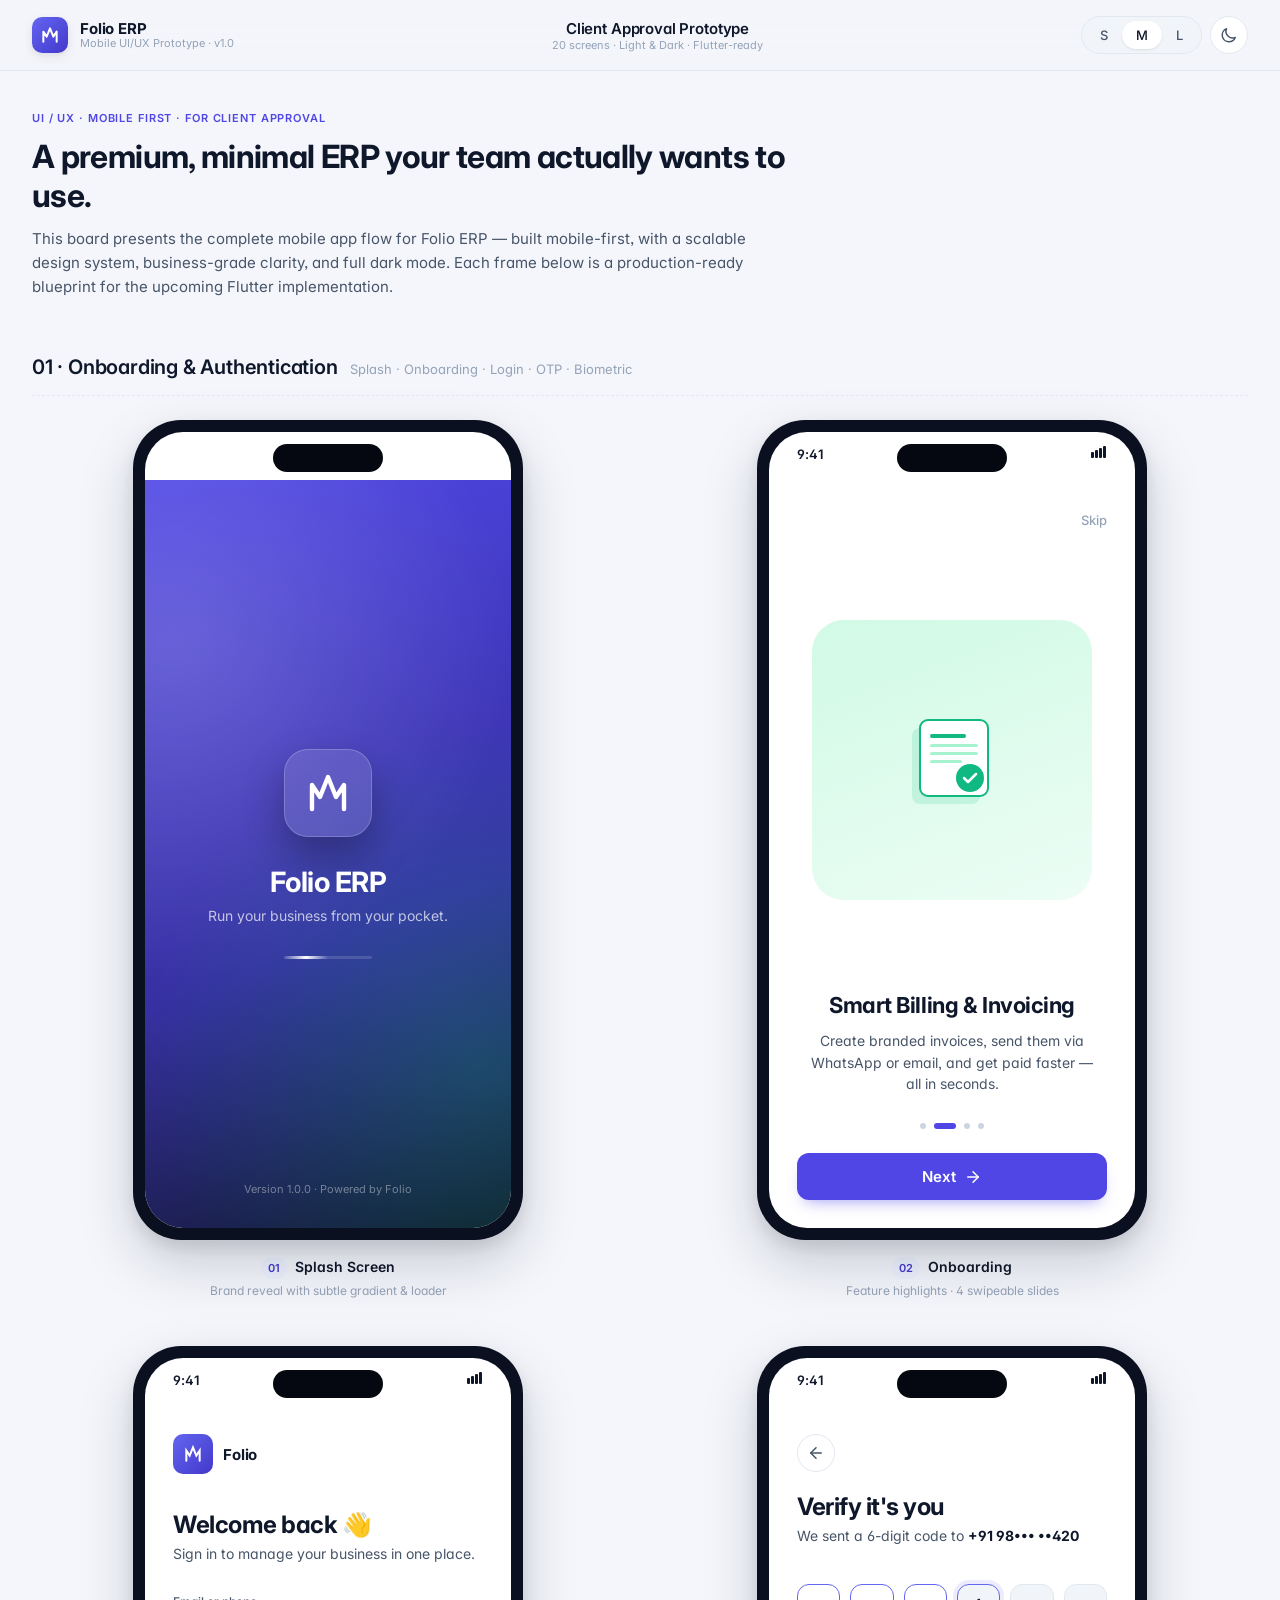
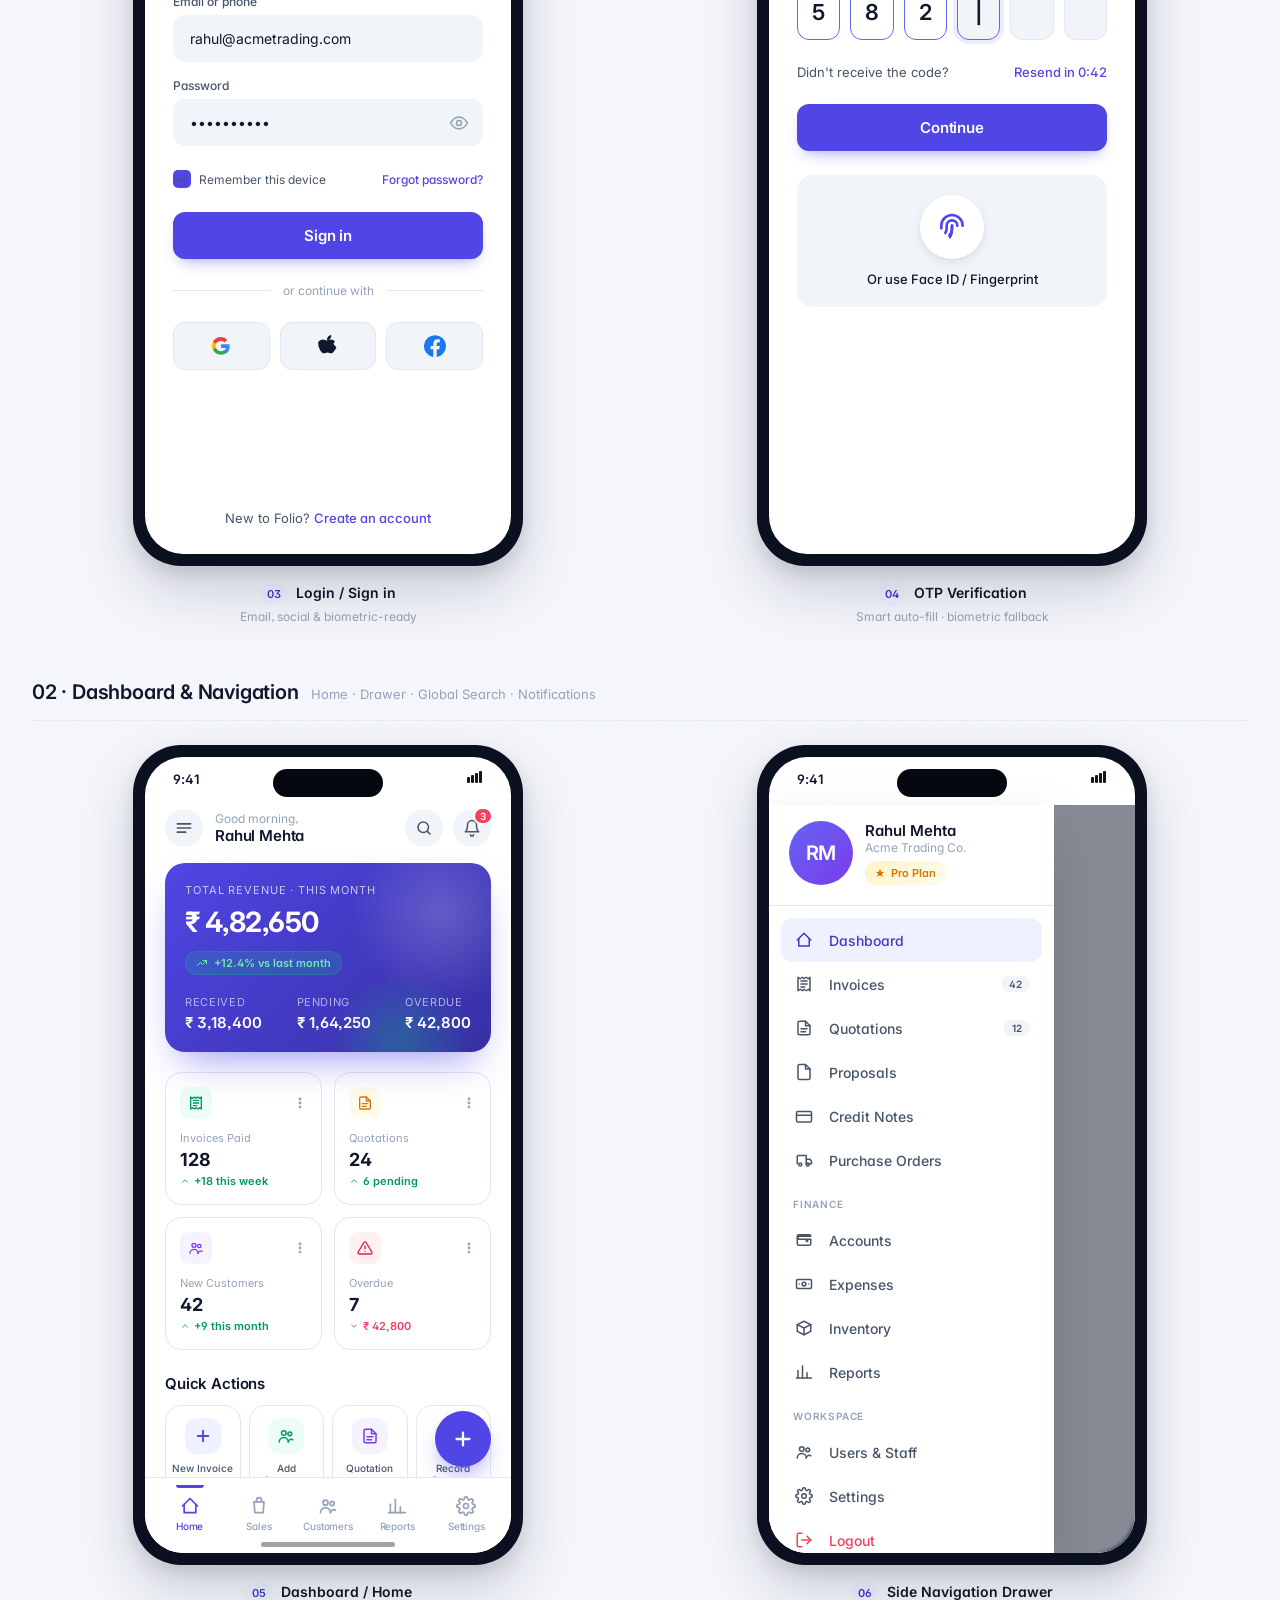
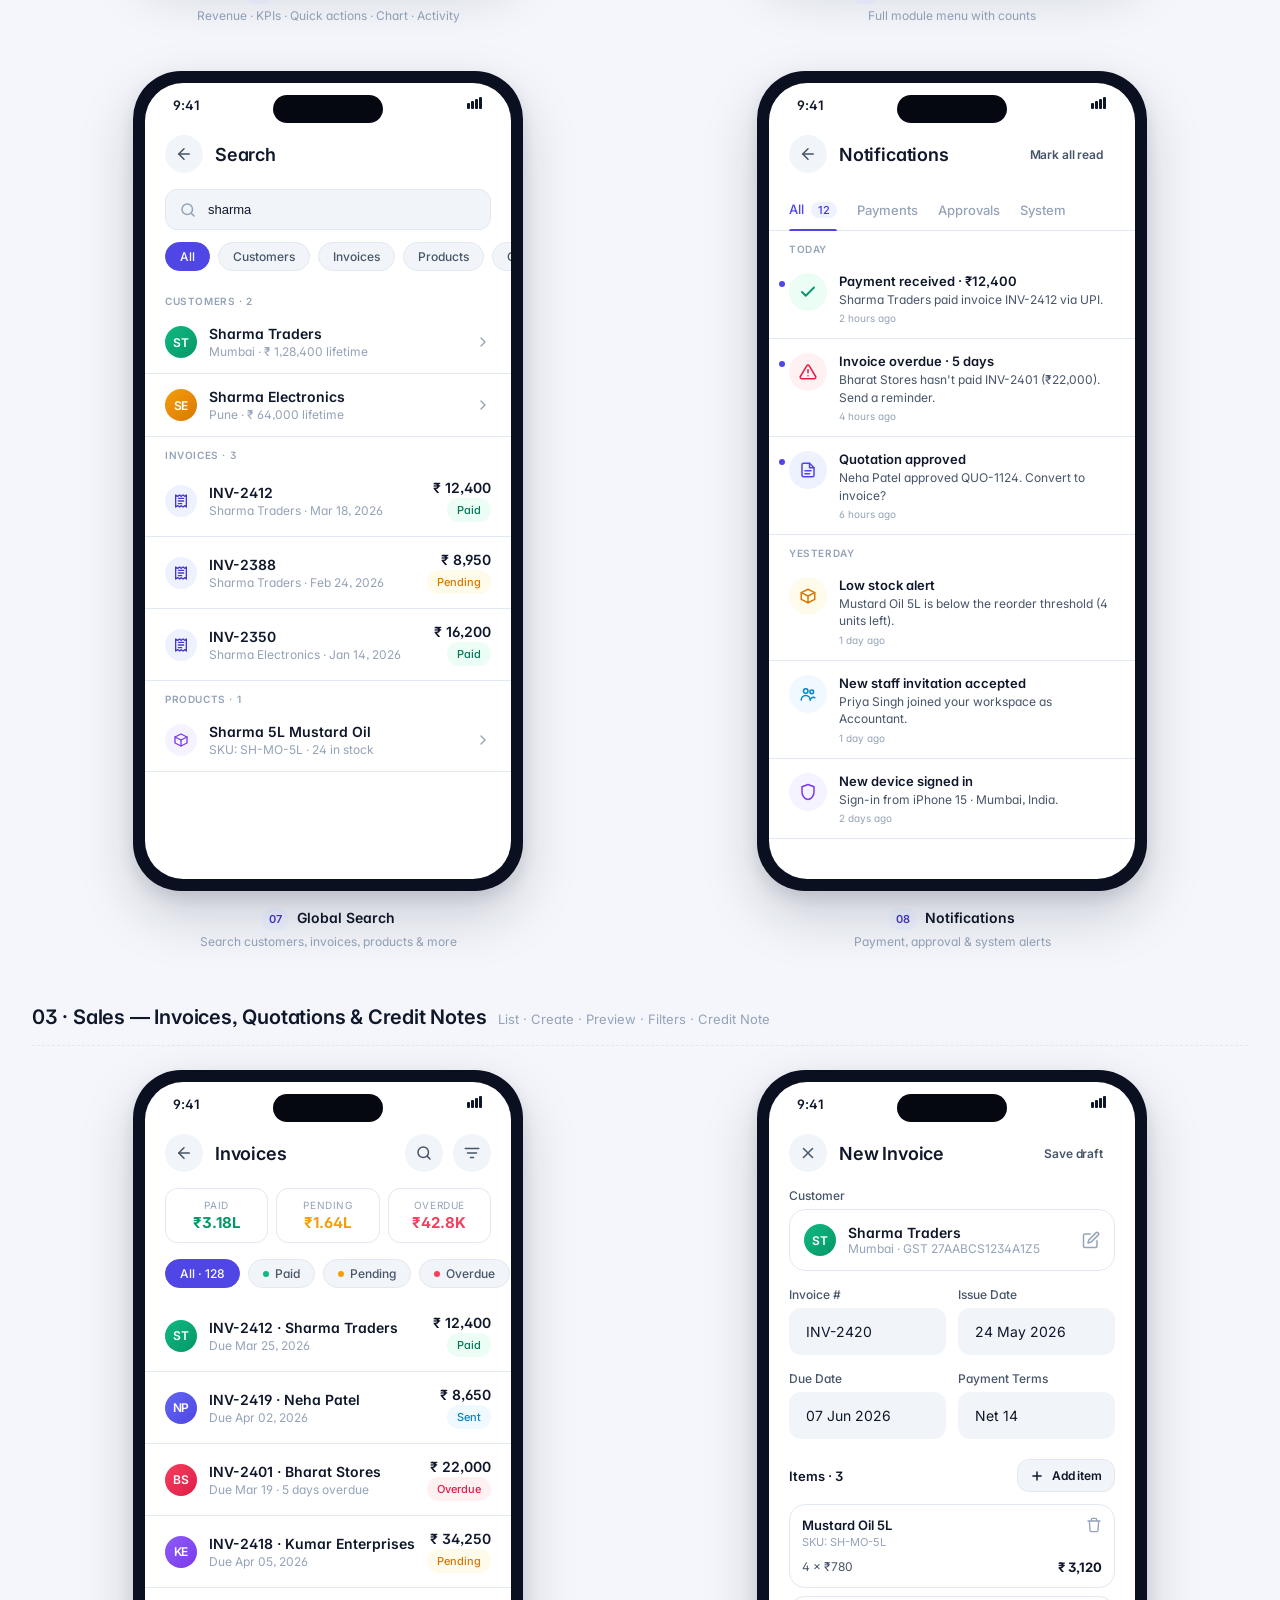
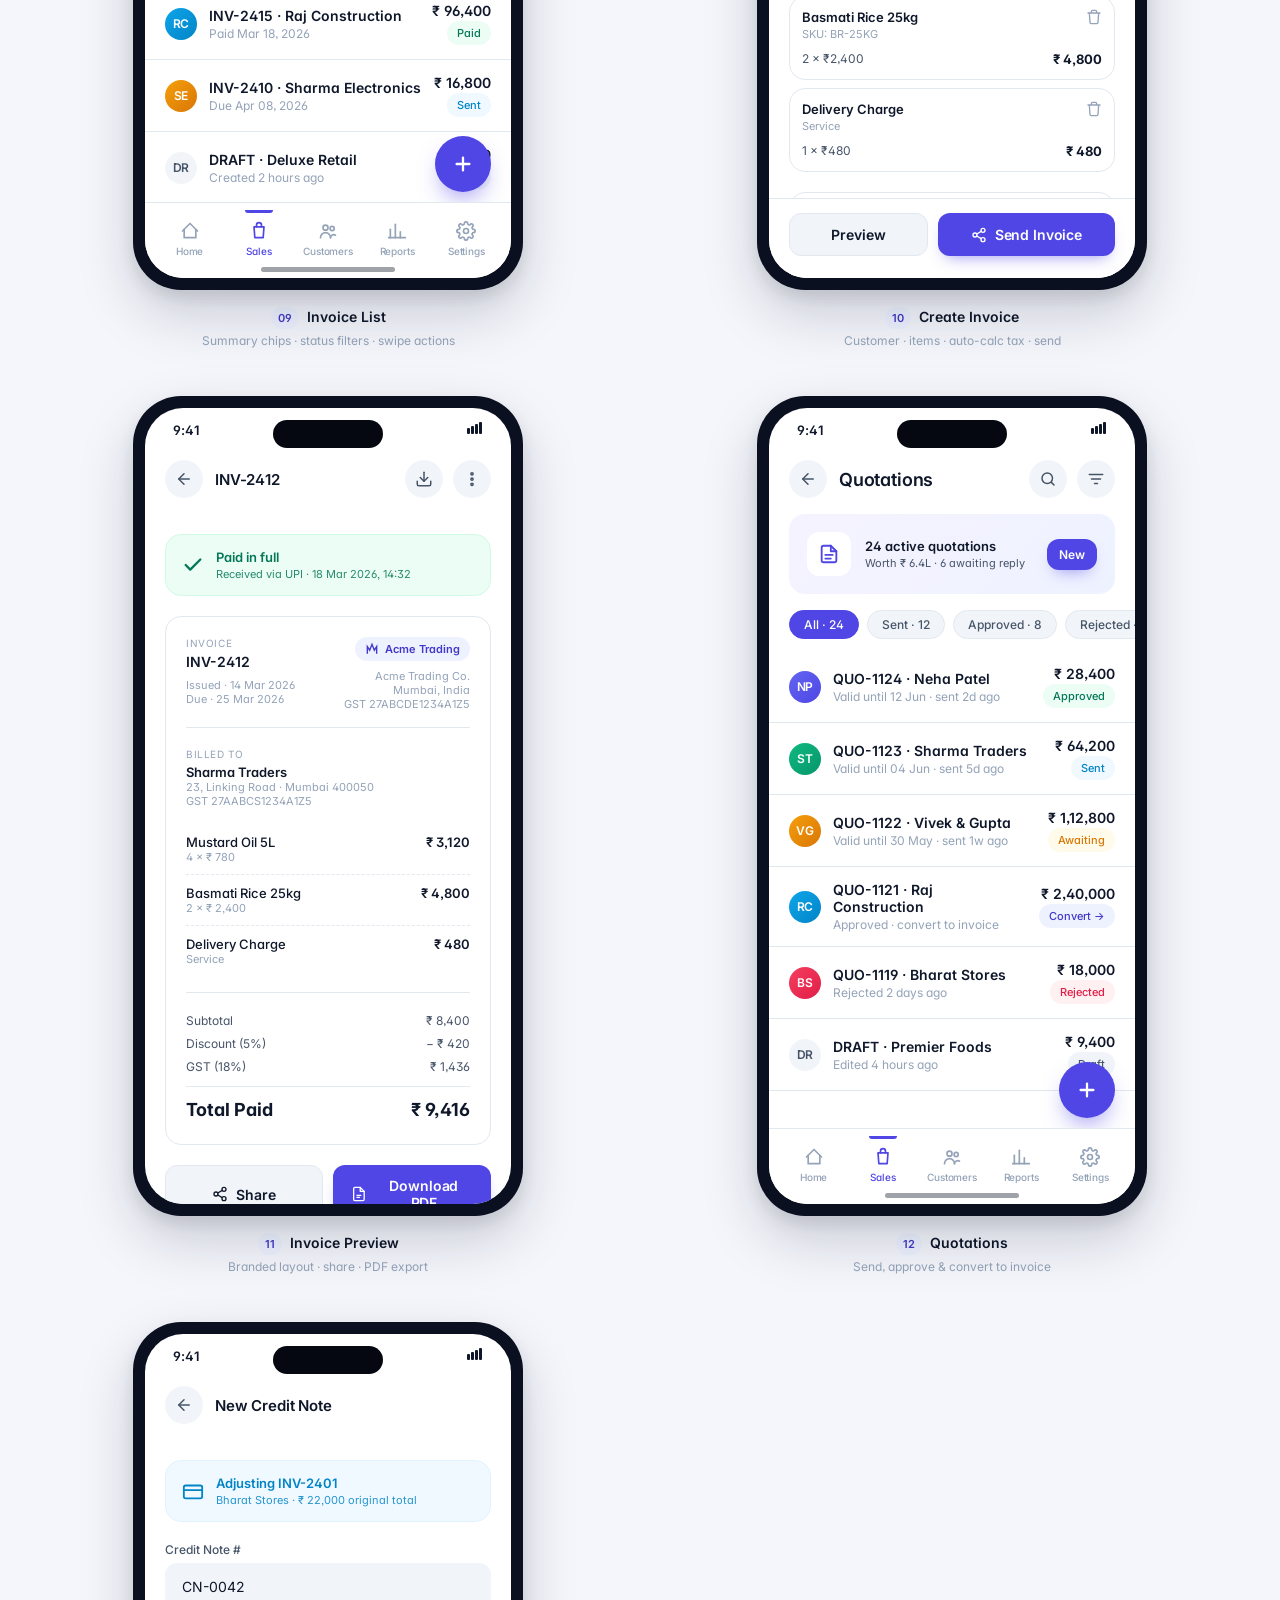
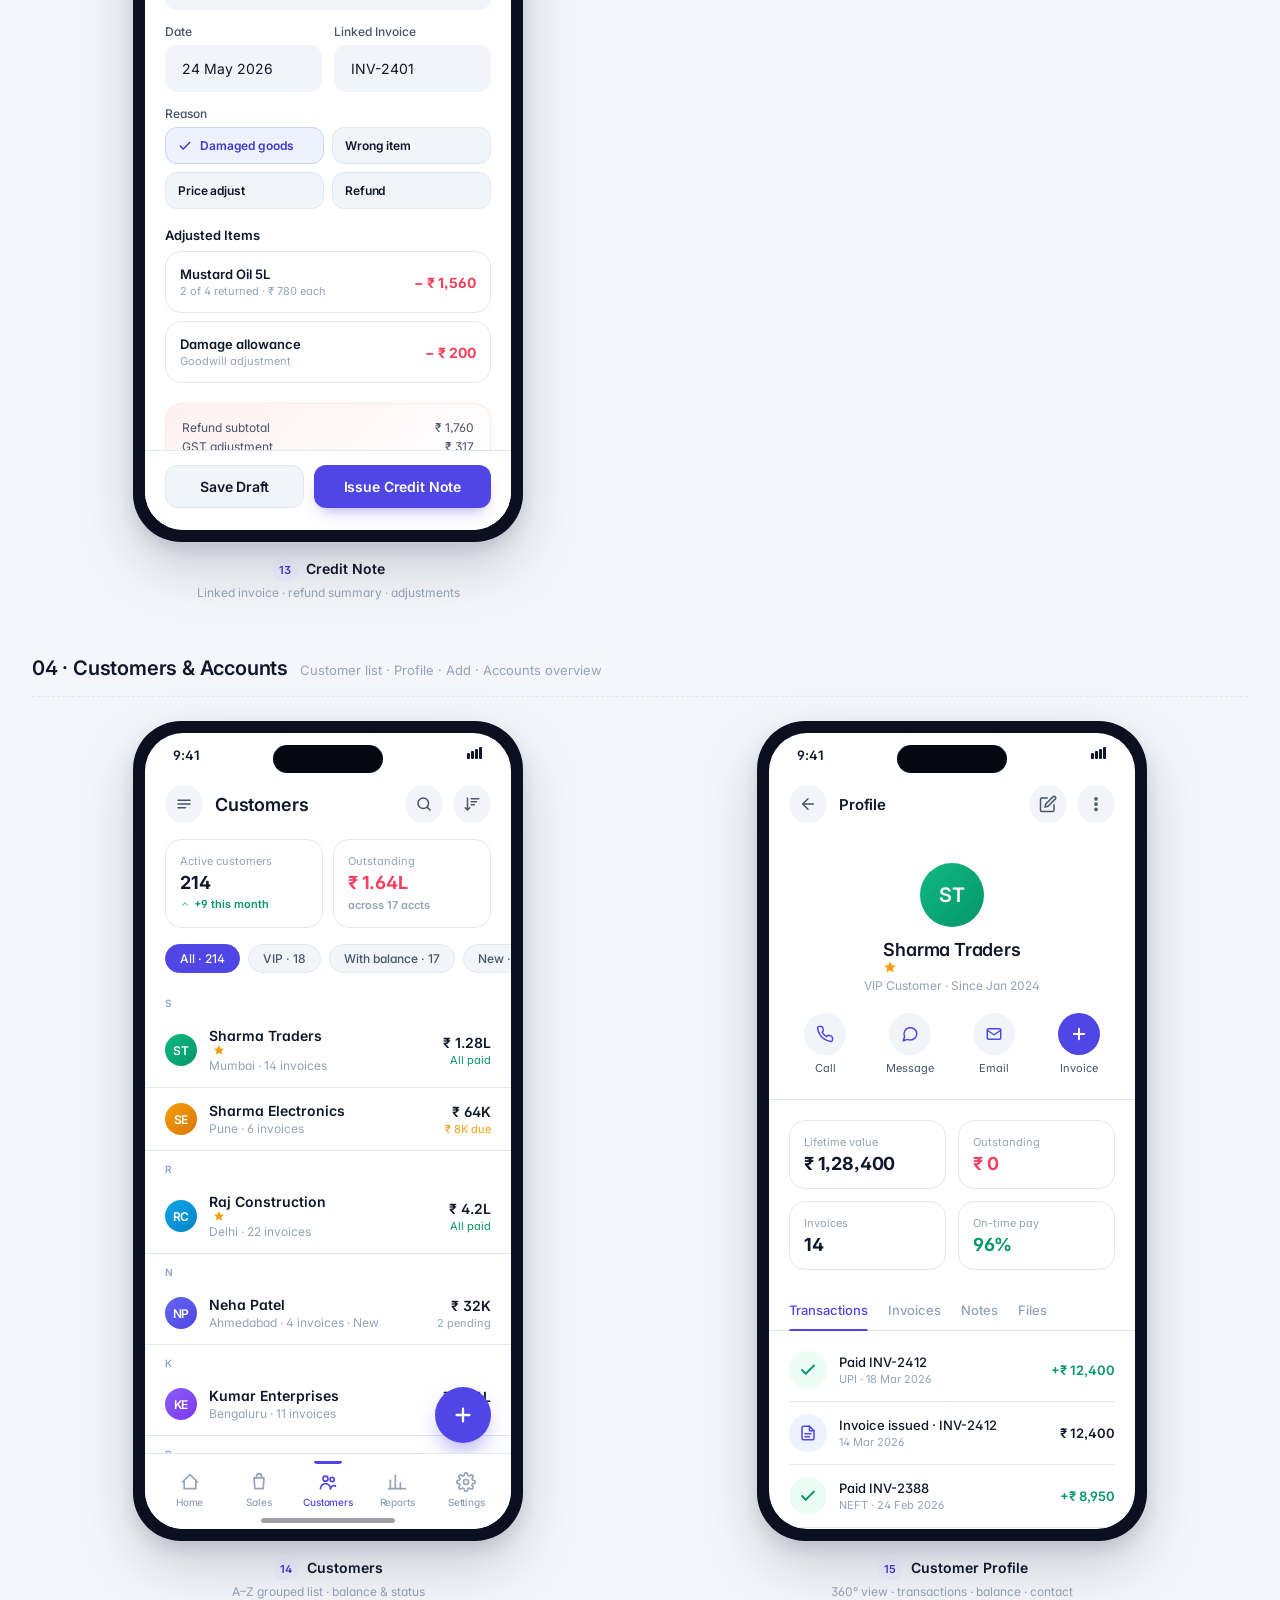
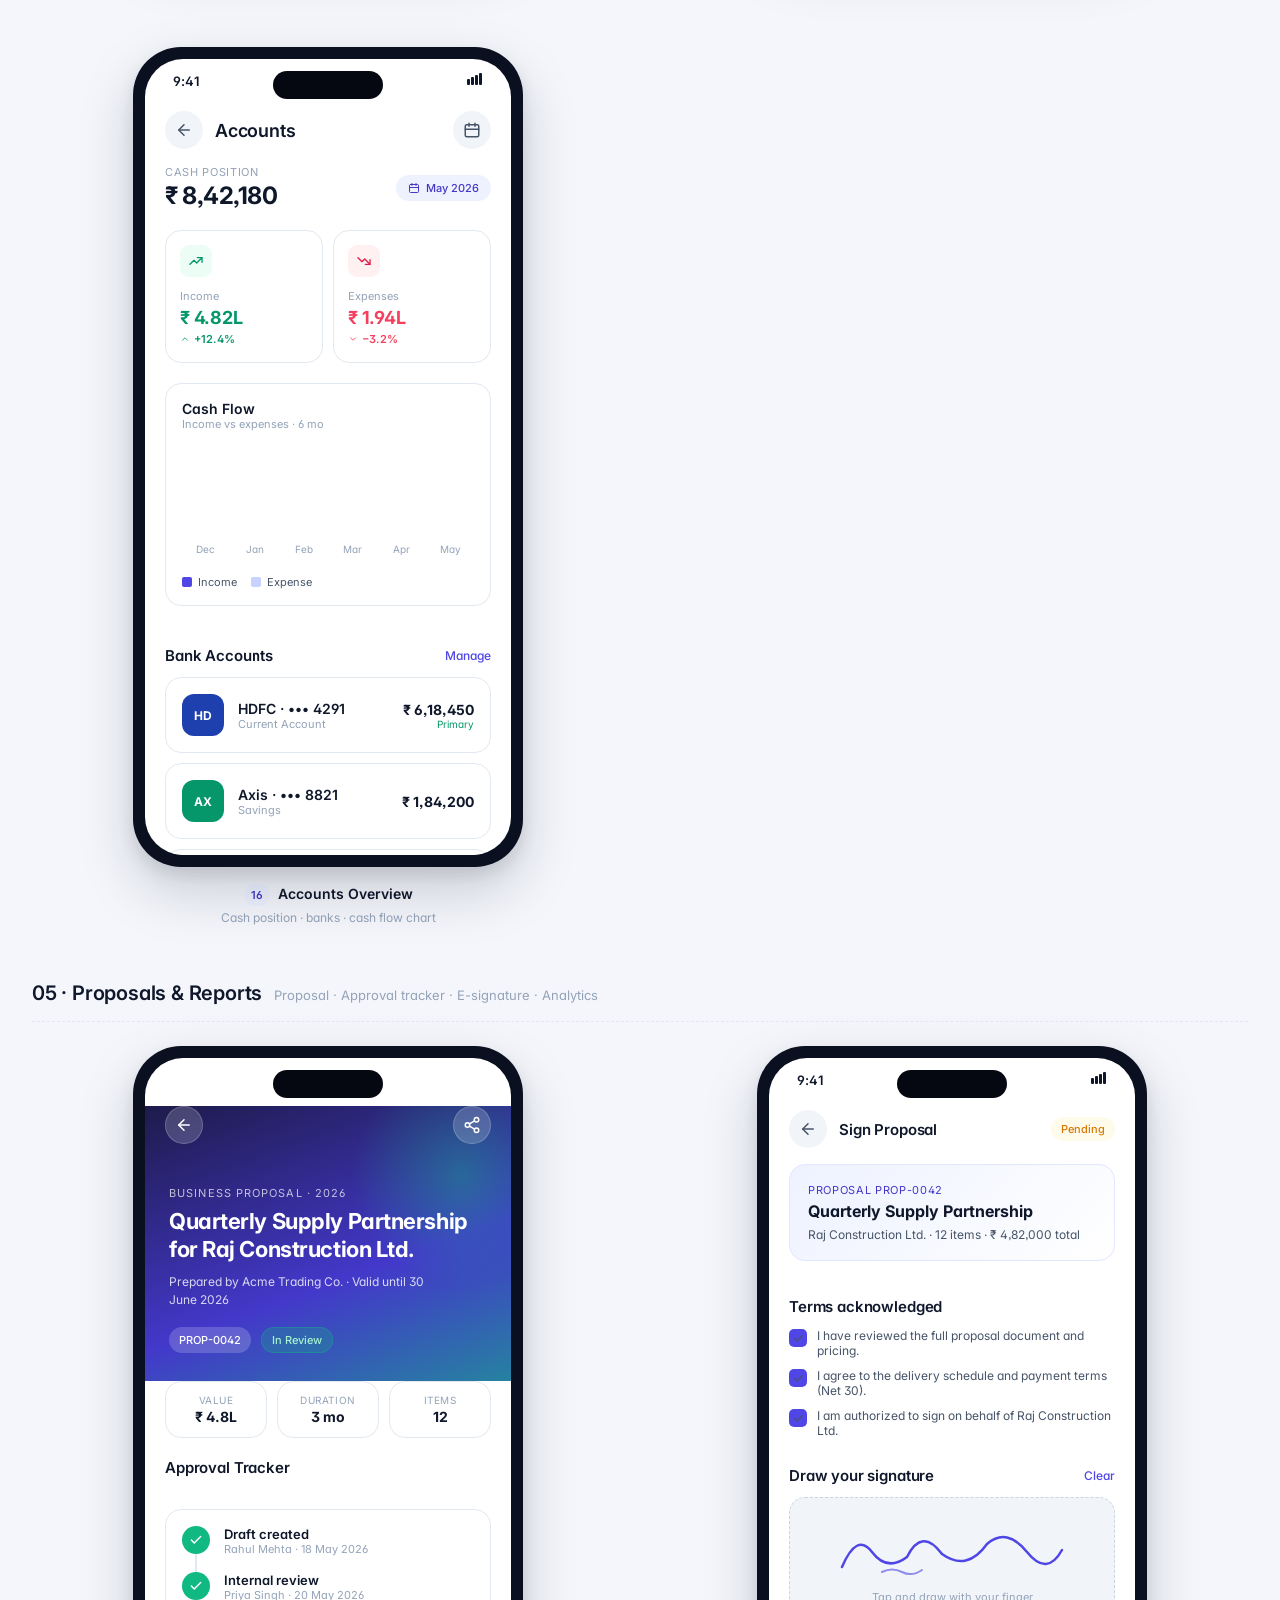
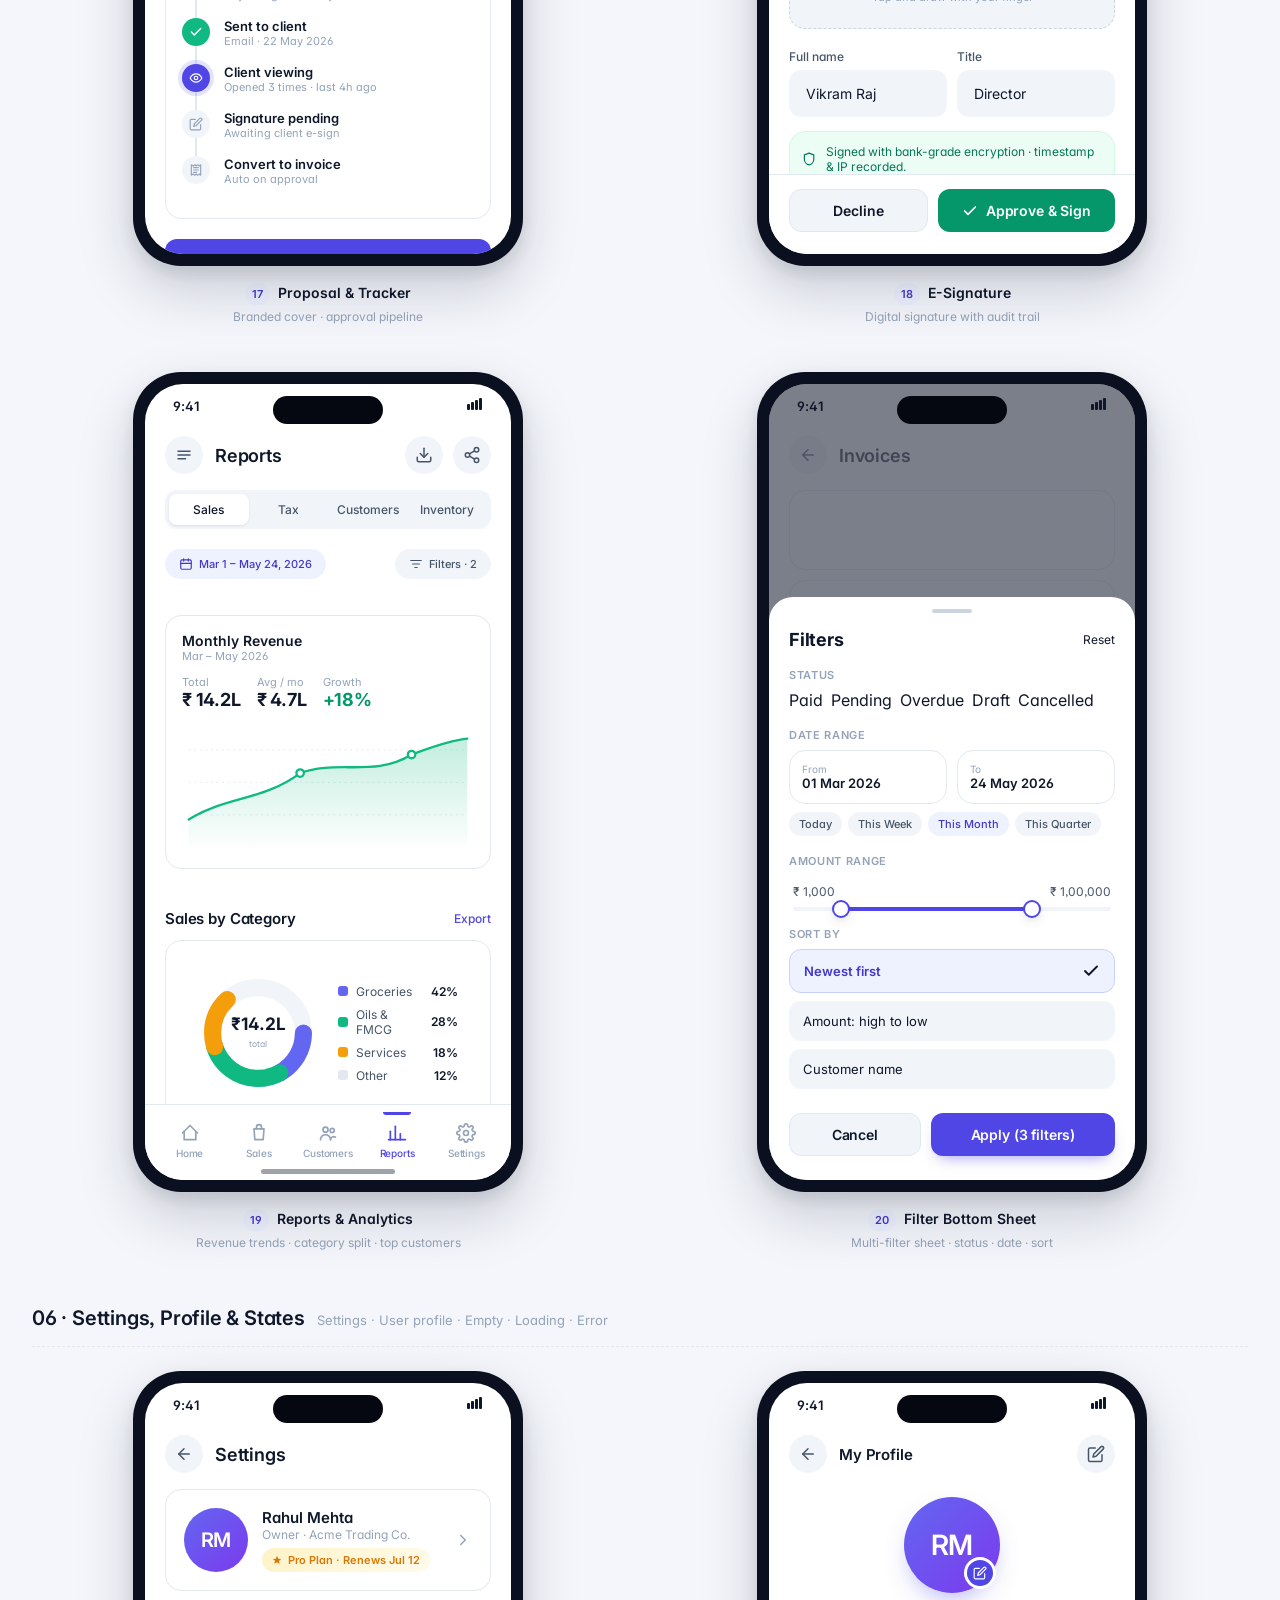
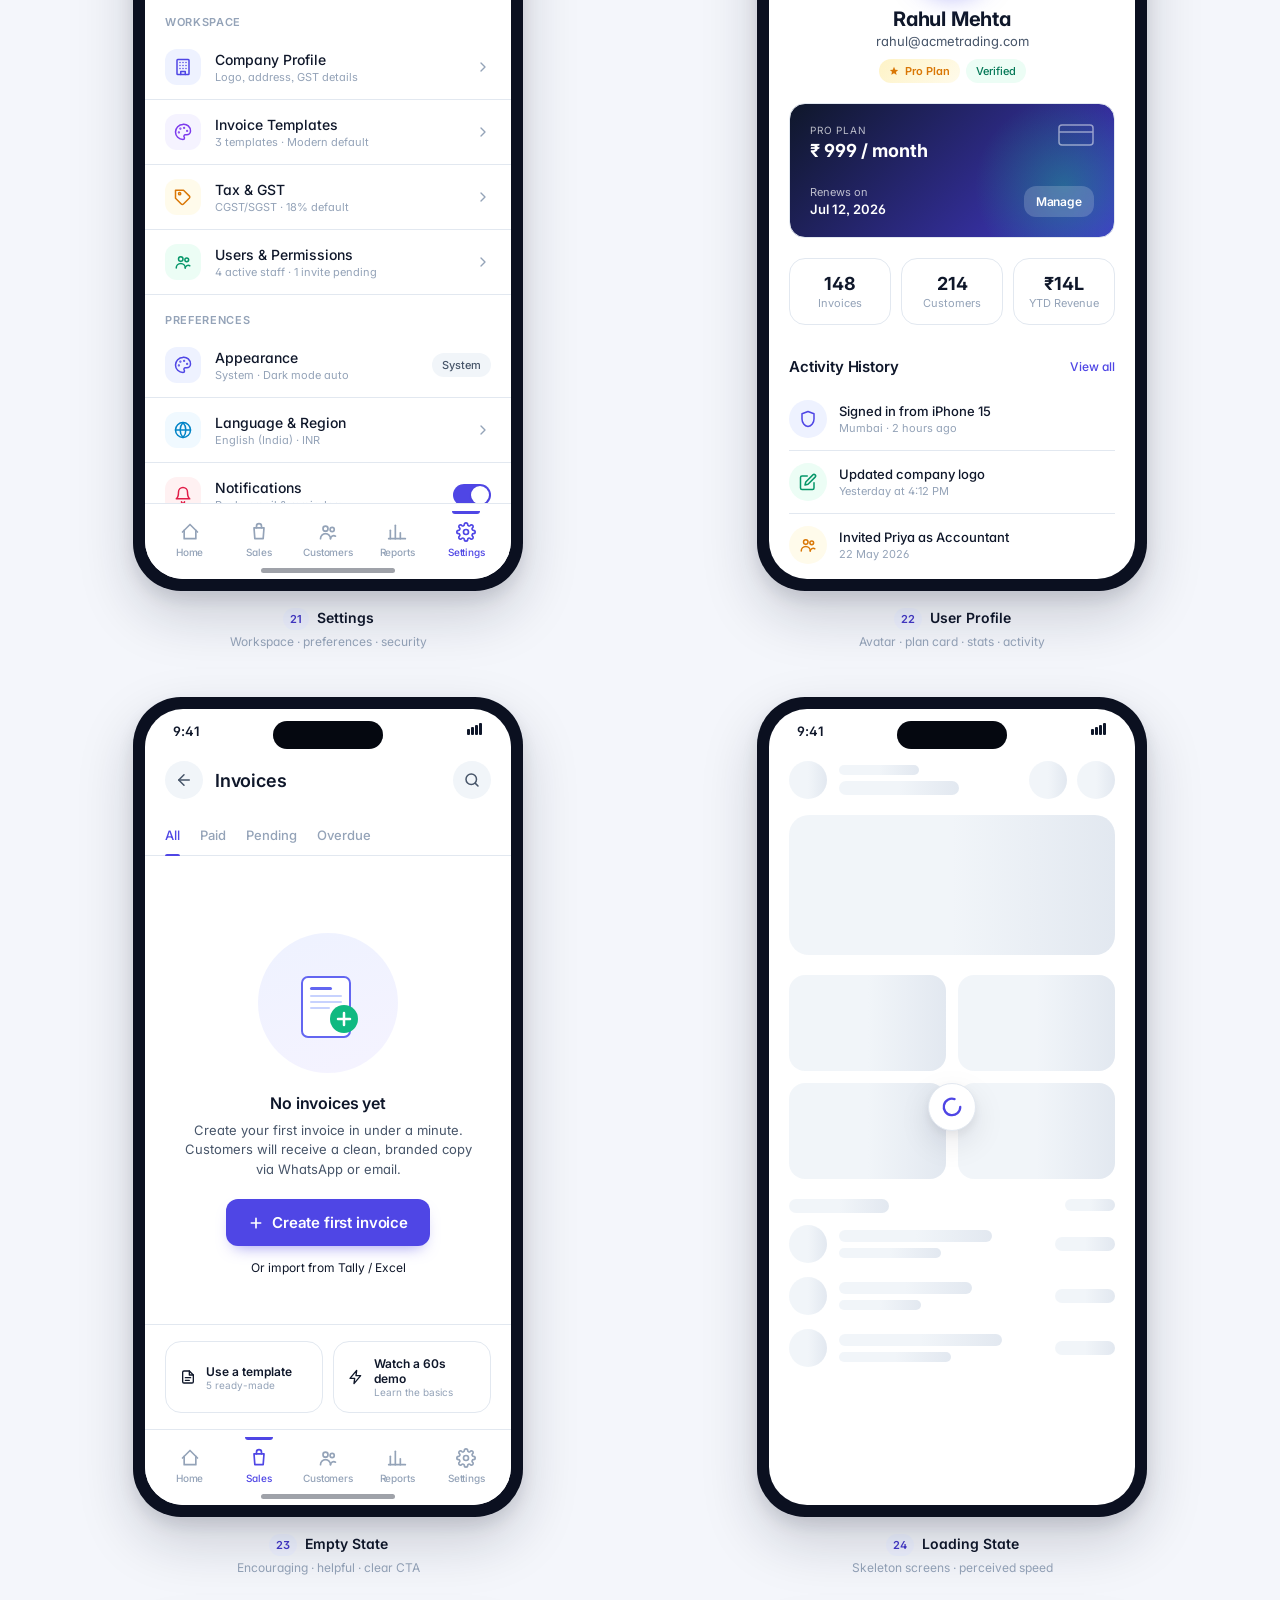
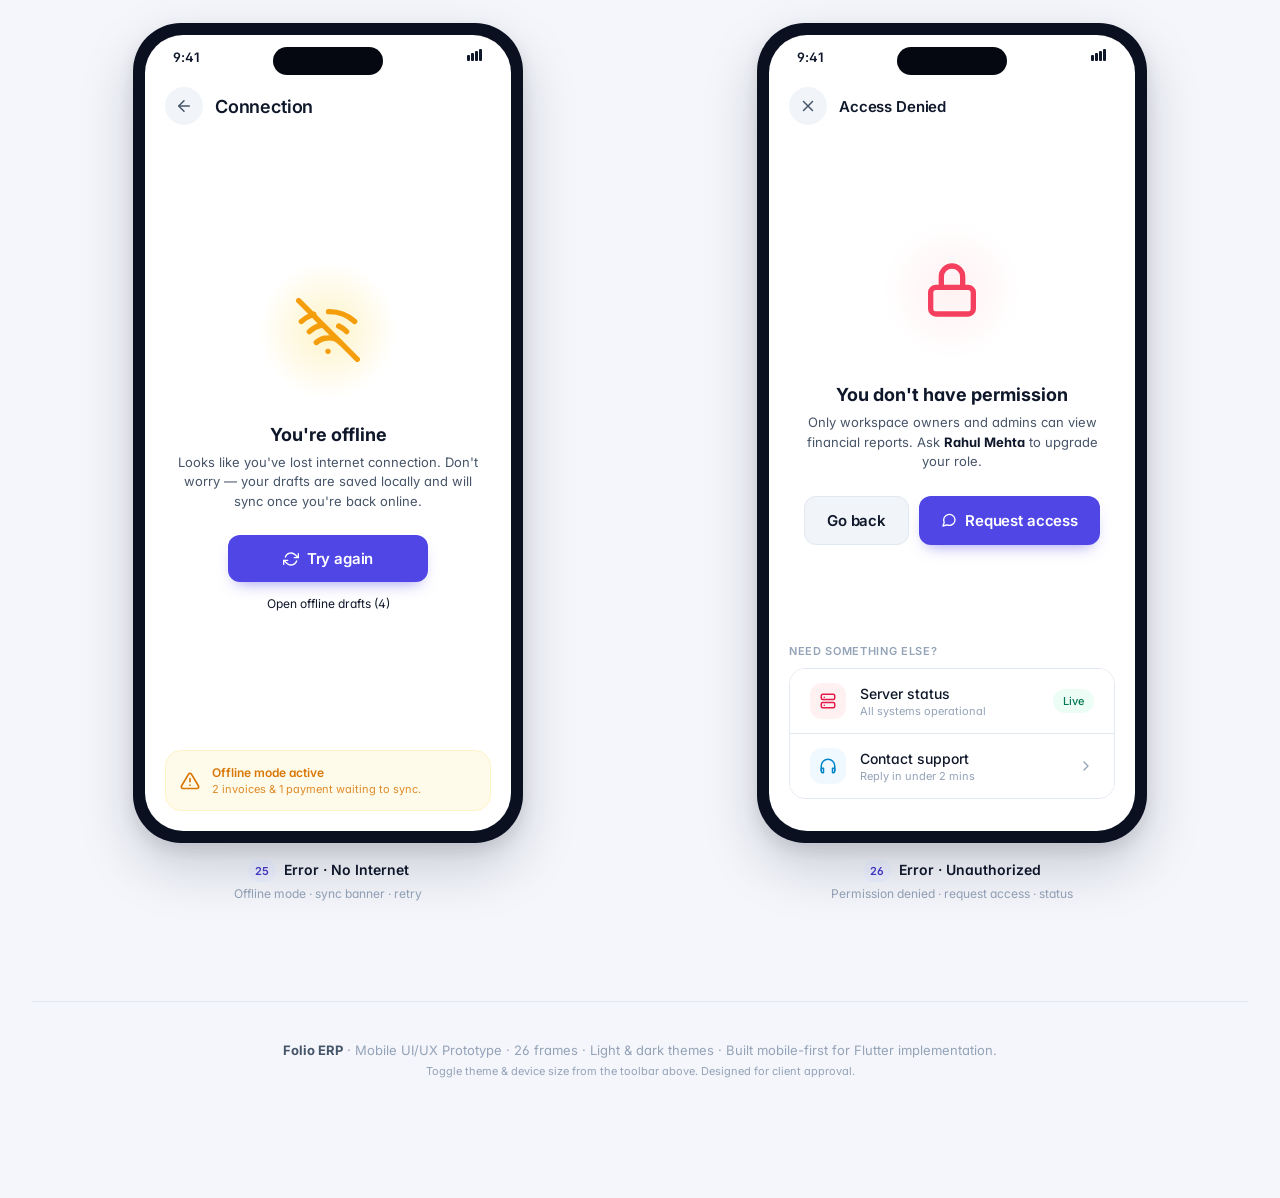
==== index.html @ e27942ba "chore: initial commit — Folio ERP mobile UI/UX prototype Sets up the design-board prototype with 26 " ====
<!DOCTYPE html>
<html lang="en" data-theme="light">
<head>
  <meta charset="UTF-8" />
  <meta name="viewport" content="width=device-width, initial-scale=1.0" />
  <title>Folio ERP — Mobile UI/UX Prototype</title>
  <link rel="preconnect" href="https://fonts.googleapis.com">
  <link rel="preconnect" href="https://fonts.gstatic.com" crossorigin>
  <link href="https://fonts.googleapis.com/css2?family=Inter:wght@400;500;600;700&display=swap" rel="stylesheet">
  <link rel="stylesheet" href="assets/css/main.css" />
</head>
<body>

<!-- Reusable SVG sprite -->
<svg width="0" height="0" style="position:absolute" aria-hidden="true">
  <defs>
    <symbol id="i-home" viewBox="0 0 24 24" fill="none" stroke="currentColor" stroke-width="2" stroke-linecap="round" stroke-linejoin="round"><path d="M3 12l9-9 9 9"/><path d="M5 10v10h14V10"/></symbol>
    <symbol id="i-bag" viewBox="0 0 24 24" fill="none" stroke="currentColor" stroke-width="2" stroke-linecap="round" stroke-linejoin="round"><path d="M6 7h12l-1 13H7L6 7z"/><path d="M9 7V5a3 3 0 0 1 6 0v2"/></symbol>
    <symbol id="i-users" viewBox="0 0 24 24" fill="none" stroke="currentColor" stroke-width="2" stroke-linecap="round" stroke-linejoin="round"><circle cx="9" cy="8" r="3"/><path d="M3 20a6 6 0 0 1 12 0"/><circle cx="17" cy="9" r="2.5"/><path d="M15 20a4 4 0 0 1 6-3"/></symbol>
    <symbol id="i-chart" viewBox="0 0 24 24" fill="none" stroke="currentColor" stroke-width="2" stroke-linecap="round" stroke-linejoin="round"><path d="M4 20V10"/><path d="M10 20V4"/><path d="M16 20v-7"/><path d="M22 20H2"/></symbol>
    <symbol id="i-settings" viewBox="0 0 24 24" fill="none" stroke="currentColor" stroke-width="2" stroke-linecap="round" stroke-linejoin="round"><circle cx="12" cy="12" r="3"/><path d="M19.4 15a1.7 1.7 0 0 0 .3 1.9l.1.1a2 2 0 1 1-2.8 2.8l-.1-.1a1.7 1.7 0 0 0-1.9-.3 1.7 1.7 0 0 0-1 1.5V21a2 2 0 1 1-4 0v-.1a1.7 1.7 0 0 0-1.1-1.5 1.7 1.7 0 0 0-1.9.3l-.1.1a2 2 0 1 1-2.8-2.8l.1-.1a1.7 1.7 0 0 0 .3-1.9 1.7 1.7 0 0 0-1.5-1H3a2 2 0 1 1 0-4h.1A1.7 1.7 0 0 0 4.6 9a1.7 1.7 0 0 0-.3-1.9l-.1-.1a2 2 0 1 1 2.8-2.8l.1.1a1.7 1.7 0 0 0 1.9.3H9a1.7 1.7 0 0 0 1-1.5V3a2 2 0 1 1 4 0v.1a1.7 1.7 0 0 0 1 1.5 1.7 1.7 0 0 0 1.9-.3l.1-.1a2 2 0 1 1 2.8 2.8l-.1.1a1.7 1.7 0 0 0-.3 1.9V9a1.7 1.7 0 0 0 1.5 1H21a2 2 0 1 1 0 4h-.1a1.7 1.7 0 0 0-1.5 1z"/></symbol>
    <symbol id="i-bell" viewBox="0 0 24 24" fill="none" stroke="currentColor" stroke-width="2" stroke-linecap="round" stroke-linejoin="round"><path d="M6 8a6 6 0 1 1 12 0c0 7 3 9 3 9H3s3-2 3-9"/><path d="M10 21a2 2 0 0 0 4 0"/></symbol>
    <symbol id="i-search" viewBox="0 0 24 24" fill="none" stroke="currentColor" stroke-width="2" stroke-linecap="round" stroke-linejoin="round"><circle cx="11" cy="11" r="7"/><path d="m20 20-3.5-3.5"/></symbol>
    <symbol id="i-plus" viewBox="0 0 24 24" fill="none" stroke="currentColor" stroke-width="2.5" stroke-linecap="round" stroke-linejoin="round"><path d="M12 5v14M5 12h14"/></symbol>
    <symbol id="i-menu" viewBox="0 0 24 24" fill="none" stroke="currentColor" stroke-width="2" stroke-linecap="round"><path d="M4 7h16M4 12h16M4 17h10"/></symbol>
    <symbol id="i-arrow-left" viewBox="0 0 24 24" fill="none" stroke="currentColor" stroke-width="2" stroke-linecap="round" stroke-linejoin="round"><path d="M19 12H5"/><path d="m12 19-7-7 7-7"/></symbol>
    <symbol id="i-arrow-right" viewBox="0 0 24 24" fill="none" stroke="currentColor" stroke-width="2" stroke-linecap="round" stroke-linejoin="round"><path d="M5 12h14"/><path d="m12 5 7 7-7 7"/></symbol>
    <symbol id="i-chevron-right" viewBox="0 0 24 24" fill="none" stroke="currentColor" stroke-width="2" stroke-linecap="round" stroke-linejoin="round"><path d="m9 18 6-6-6-6"/></symbol>
    <symbol id="i-check" viewBox="0 0 24 24" fill="none" stroke="currentColor" stroke-width="2.5" stroke-linecap="round" stroke-linejoin="round"><path d="M20 6 9 17l-5-5"/></symbol>
    <symbol id="i-up" viewBox="0 0 24 24" fill="none" stroke="currentColor" stroke-width="2" stroke-linecap="round" stroke-linejoin="round"><path d="m6 15 6-6 6 6"/></symbol>
    <symbol id="i-down" viewBox="0 0 24 24" fill="none" stroke="currentColor" stroke-width="2" stroke-linecap="round" stroke-linejoin="round"><path d="m6 9 6 6 6-6"/></symbol>
    <symbol id="i-doc" viewBox="0 0 24 24" fill="none" stroke="currentColor" stroke-width="2" stroke-linecap="round" stroke-linejoin="round"><path d="M14 3H6a2 2 0 0 0-2 2v14a2 2 0 0 0 2 2h12a2 2 0 0 0 2-2V9z"/><path d="M14 3v6h6"/><path d="M8 13h8M8 17h6"/></symbol>
    <symbol id="i-file" viewBox="0 0 24 24" fill="none" stroke="currentColor" stroke-width="2" stroke-linecap="round" stroke-linejoin="round"><path d="M14 2H6a2 2 0 0 0-2 2v16a2 2 0 0 0 2 2h12a2 2 0 0 0 2-2V8z"/><path d="M14 2v6h6"/></symbol>
    <symbol id="i-credit" viewBox="0 0 24 24" fill="none" stroke="currentColor" stroke-width="2" stroke-linecap="round" stroke-linejoin="round"><rect x="2" y="6" width="20" height="14" rx="2"/><path d="M2 11h20"/></symbol>
    <symbol id="i-wallet" viewBox="0 0 24 24" fill="none" stroke="currentColor" stroke-width="2" stroke-linecap="round" stroke-linejoin="round"><path d="M3 7v10a2 2 0 0 0 2 2h14a2 2 0 0 0 2-2v-6H6a2 2 0 0 1 0-4h15V7a2 2 0 0 0-2-2H5a2 2 0 0 0-2 2z"/><circle cx="16" cy="13" r="1"/></symbol>
    <symbol id="i-box" viewBox="0 0 24 24" fill="none" stroke="currentColor" stroke-width="2" stroke-linecap="round" stroke-linejoin="round"><path d="m12 3 9 4.5v9L12 21l-9-4.5v-9z"/><path d="M3 7.5 12 12l9-4.5"/><path d="M12 12v9"/></symbol>
    <symbol id="i-truck" viewBox="0 0 24 24" fill="none" stroke="currentColor" stroke-width="2" stroke-linecap="round" stroke-linejoin="round"><path d="M3 17V7a1 1 0 0 1 1-1h11v11"/><path d="M15 11h5l2 3v3h-7"/><circle cx="7" cy="18" r="2"/><circle cx="17" cy="18" r="2"/></symbol>
    <symbol id="i-phone" viewBox="0 0 24 24" fill="none" stroke="currentColor" stroke-width="2" stroke-linecap="round" stroke-linejoin="round"><path d="M22 16.9v3a2 2 0 0 1-2.2 2 19.8 19.8 0 0 1-8.6-3.1 19.5 19.5 0 0 1-6-6A19.8 19.8 0 0 1 2.1 4.2 2 2 0 0 1 4.1 2h3a2 2 0 0 1 2 1.7c.1.9.3 1.8.6 2.6a2 2 0 0 1-.5 2.1L8 9.6a16 16 0 0 0 6 6l1.2-1.2a2 2 0 0 1 2.1-.5c.8.3 1.7.5 2.6.6a2 2 0 0 1 1.7 2.1z"/></symbol>
    <symbol id="i-mail" viewBox="0 0 24 24" fill="none" stroke="currentColor" stroke-width="2" stroke-linecap="round" stroke-linejoin="round"><rect x="3" y="5" width="18" height="14" rx="2"/><path d="m3 7 9 6 9-6"/></symbol>
    <symbol id="i-msg" viewBox="0 0 24 24" fill="none" stroke="currentColor" stroke-width="2" stroke-linecap="round" stroke-linejoin="round"><path d="M21 11.5a8.4 8.4 0 0 1-8.5 8.5 8.6 8.6 0 0 1-3.7-.8L3 21l1.8-5.4A8.5 8.5 0 1 1 21 11.5z"/></symbol>
    <symbol id="i-eye" viewBox="0 0 24 24" fill="none" stroke="currentColor" stroke-width="2" stroke-linecap="round" stroke-linejoin="round"><path d="M2 12s3.5-7 10-7 10 7 10 7-3.5 7-10 7S2 12 2 12z"/><circle cx="12" cy="12" r="3"/></symbol>
    <symbol id="i-eye-off" viewBox="0 0 24 24" fill="none" stroke="currentColor" stroke-width="2" stroke-linecap="round" stroke-linejoin="round"><path d="M17.94 17.94A10.05 10.05 0 0 1 12 19c-7 0-10-7-10-7a18 18 0 0 1 5.1-5.94"/><path d="M9.9 5a10 10 0 0 1 12.1 7 17.3 17.3 0 0 1-2.2 3.1"/><path d="M1 1l22 22"/></symbol>
    <symbol id="i-share" viewBox="0 0 24 24" fill="none" stroke="currentColor" stroke-width="2" stroke-linecap="round" stroke-linejoin="round"><circle cx="18" cy="5" r="3"/><circle cx="6" cy="12" r="3"/><circle cx="18" cy="19" r="3"/><path d="m8.6 13.5 6.8 4M15.4 6.5l-6.8 4"/></symbol>
    <symbol id="i-download" viewBox="0 0 24 24" fill="none" stroke="currentColor" stroke-width="2" stroke-linecap="round" stroke-linejoin="round"><path d="M21 15v4a2 2 0 0 1-2 2H5a2 2 0 0 1-2-2v-4"/><path d="M7 10l5 5 5-5"/><path d="M12 15V3"/></symbol>
    <symbol id="i-filter" viewBox="0 0 24 24" fill="none" stroke="currentColor" stroke-width="2" stroke-linecap="round" stroke-linejoin="round"><path d="M3 6h18M6 12h12M10 18h4"/></symbol>
    <symbol id="i-sort" viewBox="0 0 24 24" fill="none" stroke="currentColor" stroke-width="2" stroke-linecap="round" stroke-linejoin="round"><path d="M11 5h10M11 9h7M11 13h4"/><path d="M3 17l3 3 3-3M6 20V4"/></symbol>
    <symbol id="i-calendar" viewBox="0 0 24 24" fill="none" stroke="currentColor" stroke-width="2" stroke-linecap="round" stroke-linejoin="round"><rect x="3" y="5" width="18" height="16" rx="2"/><path d="M16 3v4M8 3v4M3 11h18"/></symbol>
    <symbol id="i-trend-up" viewBox="0 0 24 24" fill="none" stroke="currentColor" stroke-width="2" stroke-linecap="round" stroke-linejoin="round"><path d="m3 17 6-6 4 4 8-8"/><path d="M14 7h7v7"/></symbol>
    <symbol id="i-trend-down" viewBox="0 0 24 24" fill="none" stroke="currentColor" stroke-width="2" stroke-linecap="round" stroke-linejoin="round"><path d="m3 7 6 6 4-4 8 8"/><path d="M14 17h7v-7"/></symbol>
    <symbol id="i-warn" viewBox="0 0 24 24" fill="none" stroke="currentColor" stroke-width="2" stroke-linecap="round" stroke-linejoin="round"><path d="M10.3 3.7 1.8 18a2 2 0 0 0 1.7 3h17a2 2 0 0 0 1.7-3L13.7 3.7a2 2 0 0 0-3.4 0z"/><path d="M12 9v4M12 17h.01"/></symbol>
    <symbol id="i-shield" viewBox="0 0 24 24" fill="none" stroke="currentColor" stroke-width="2" stroke-linecap="round" stroke-linejoin="round"><path d="M12 2 4 5v7c0 5 3.4 9.4 8 10 4.6-.6 8-5 8-10V5z"/></symbol>
    <symbol id="i-globe" viewBox="0 0 24 24" fill="none" stroke="currentColor" stroke-width="2" stroke-linecap="round" stroke-linejoin="round"><circle cx="12" cy="12" r="10"/><path d="M2 12h20M12 2a15 15 0 0 1 0 20 15 15 0 0 1 0-20z"/></symbol>
    <symbol id="i-finger" viewBox="0 0 24 24" fill="none" stroke="currentColor" stroke-width="2" stroke-linecap="round" stroke-linejoin="round"><path d="M12 11v2a8 8 0 0 1-2 5.3"/><path d="M16 11a4 4 0 1 0-8 0v2c0 1.3-.3 2.5-1 3.5"/><path d="M20 11a8 8 0 0 0-16 0v2"/><path d="M12 11v3a12 12 0 0 1-1.5 5.5"/></symbol>
    <symbol id="i-logout" viewBox="0 0 24 24" fill="none" stroke="currentColor" stroke-width="2" stroke-linecap="round" stroke-linejoin="round"><path d="M9 21H5a2 2 0 0 1-2-2V5a2 2 0 0 1 2-2h4"/><path d="m16 17 5-5-5-5"/><path d="M21 12H9"/></symbol>
    <symbol id="i-edit" viewBox="0 0 24 24" fill="none" stroke="currentColor" stroke-width="2" stroke-linecap="round" stroke-linejoin="round"><path d="M11 4H4a2 2 0 0 0-2 2v14a2 2 0 0 0 2 2h14a2 2 0 0 0 2-2v-7"/><path d="M18.5 2.5a2.1 2.1 0 0 1 3 3L12 15l-4 1 1-4z"/></symbol>
    <symbol id="i-trash" viewBox="0 0 24 24" fill="none" stroke="currentColor" stroke-width="2" stroke-linecap="round" stroke-linejoin="round"><path d="M3 6h18M8 6V4a2 2 0 0 1 2-2h4a2 2 0 0 1 2 2v2M19 6l-1 14a2 2 0 0 1-2 2H8a2 2 0 0 1-2-2L5 6"/></symbol>
    <symbol id="i-wifi-off" viewBox="0 0 24 24" fill="none" stroke="currentColor" stroke-width="2" stroke-linecap="round" stroke-linejoin="round"><path d="M1 1l22 22"/><path d="M16.7 16.7A6 6 0 0 0 12 15c-1.7 0-3.2.6-4.4 1.7"/><path d="M5 12.6a10 10 0 0 1 4.5-2.4M19 12.6a10 10 0 0 0-3-2.1"/><path d="M2 8.8a14 14 0 0 1 4.7-2.7M22 8.8a14 14 0 0 0-9.8-3.7"/><path d="M12 20h.01"/></symbol>
    <symbol id="i-server" viewBox="0 0 24 24" fill="none" stroke="currentColor" stroke-width="2" stroke-linecap="round" stroke-linejoin="round"><rect x="3" y="3" width="18" height="7" rx="2"/><rect x="3" y="14" width="18" height="7" rx="2"/><path d="M7 7h.01M7 17.5h.01"/></symbol>
    <symbol id="i-lock" viewBox="0 0 24 24" fill="none" stroke="currentColor" stroke-width="2" stroke-linecap="round" stroke-linejoin="round"><rect x="4" y="11" width="16" height="10" rx="2"/><path d="M8 11V7a4 4 0 0 1 8 0v4"/></symbol>
    <symbol id="i-receipt" viewBox="0 0 24 24" fill="none" stroke="currentColor" stroke-width="2" stroke-linecap="round" stroke-linejoin="round"><path d="M4 3v18l3-2 3 2 2-2 3 2 3-2 2 2V3l-2 2-3-2-3 2-2-2-3 2-3-2z"/><path d="M8 8h8M8 12h8M8 16h5"/></symbol>
    <symbol id="i-cash" viewBox="0 0 24 24" fill="none" stroke="currentColor" stroke-width="2" stroke-linecap="round" stroke-linejoin="round"><rect x="2" y="6" width="20" height="12" rx="2"/><circle cx="12" cy="12" r="2.5"/><path d="M6 12h.01M18 12h.01"/></symbol>
    <symbol id="i-pie" viewBox="0 0 24 24" fill="none" stroke="currentColor" stroke-width="2" stroke-linecap="round" stroke-linejoin="round"><path d="M21.2 15A10 10 0 1 1 9 2.8"/><path d="M22 12A10 10 0 0 0 12 2v10z"/></symbol>
    <symbol id="i-tag" viewBox="0 0 24 24" fill="none" stroke="currentColor" stroke-width="2" stroke-linecap="round" stroke-linejoin="round"><path d="m20.6 13.4-8 8a2 2 0 0 1-2.9 0L2 13.7V3h10.7l7.9 7.8a2 2 0 0 1 0 2.6z"/><circle cx="7.5" cy="7.5" r="1.5"/></symbol>
    <symbol id="i-zap" viewBox="0 0 24 24" fill="none" stroke="currentColor" stroke-width="2" stroke-linecap="round" stroke-linejoin="round"><path d="M13 2 3 14h7l-1 8 10-12h-7l1-8z"/></symbol>
    <symbol id="i-target" viewBox="0 0 24 24" fill="none" stroke="currentColor" stroke-width="2" stroke-linecap="round" stroke-linejoin="round"><circle cx="12" cy="12" r="10"/><circle cx="12" cy="12" r="6"/><circle cx="12" cy="12" r="2"/></symbol>
    <symbol id="i-star" viewBox="0 0 24 24" fill="currentColor"><path d="m12 2 3 7 7 .6-5.3 4.7 1.6 7-6.3-3.8L5.6 21l1.6-7L2 9.6 9 9z"/></symbol>
    <symbol id="i-x" viewBox="0 0 24 24" fill="none" stroke="currentColor" stroke-width="2" stroke-linecap="round" stroke-linejoin="round"><path d="M18 6 6 18M6 6l12 12"/></symbol>
    <symbol id="i-more" viewBox="0 0 24 24" fill="none" stroke="currentColor" stroke-width="2" stroke-linecap="round"><circle cx="12" cy="5" r="1.5"/><circle cx="12" cy="12" r="1.5"/><circle cx="12" cy="19" r="1.5"/></symbol>
    <symbol id="i-pdf" viewBox="0 0 24 24" fill="none" stroke="currentColor" stroke-width="2" stroke-linecap="round" stroke-linejoin="round"><path d="M14 2H6a2 2 0 0 0-2 2v16a2 2 0 0 0 2 2h12a2 2 0 0 0 2-2V8z"/><path d="M14 2v6h6"/><path d="M9 14h6M9 17h4"/></symbol>
    <symbol id="i-id" viewBox="0 0 24 24" fill="none" stroke="currentColor" stroke-width="2" stroke-linecap="round" stroke-linejoin="round"><rect x="2" y="5" width="20" height="14" rx="2"/><circle cx="9" cy="12" r="2.5"/><path d="M14 10h5M14 14h3M5 17a4 4 0 0 1 8 0"/></symbol>
    <symbol id="i-building" viewBox="0 0 24 24" fill="none" stroke="currentColor" stroke-width="2" stroke-linecap="round" stroke-linejoin="round"><rect x="4" y="2" width="16" height="20" rx="1"/><path d="M9 22v-4h6v4M8 6h.01M8 10h.01M8 14h.01M12 6h.01M12 10h.01M12 14h.01M16 6h.01M16 10h.01M16 14h.01"/></symbol>
    <symbol id="i-headset" viewBox="0 0 24 24" fill="none" stroke="currentColor" stroke-width="2" stroke-linecap="round" stroke-linejoin="round"><path d="M3 18v-6a9 9 0 0 1 18 0v6"/><path d="M21 19a2 2 0 0 1-2 2h-1v-6h3zM3 19a2 2 0 0 0 2 2h1v-6H3z"/></symbol>
    <symbol id="i-paint" viewBox="0 0 24 24" fill="none" stroke="currentColor" stroke-width="2" stroke-linecap="round" stroke-linejoin="round"><circle cx="13.5" cy="6.5" r=".5" fill="currentColor"/><circle cx="17.5" cy="10.5" r=".5" fill="currentColor"/><circle cx="8.5" cy="7.5" r=".5" fill="currentColor"/><circle cx="6.5" cy="12.5" r=".5" fill="currentColor"/><path d="M12 2a10 10 0 0 0 0 20 2 2 0 0 0 2-2 2 2 0 0 0-.4-1.2 2 2 0 0 1 1.6-3.2H17a5 5 0 0 0 5-5 9 9 0 0 0-10-9z"/></symbol>
    <symbol id="i-key" viewBox="0 0 24 24" fill="none" stroke="currentColor" stroke-width="2" stroke-linecap="round" stroke-linejoin="round"><circle cx="7" cy="15" r="4"/><path d="m10 12 11-11M16 7l2 2M19 4l2 2"/></symbol>
    <symbol id="i-mappin" viewBox="0 0 24 24" fill="none" stroke="currentColor" stroke-width="2" stroke-linecap="round" stroke-linejoin="round"><path d="M20 10c0 6-8 12-8 12s-8-6-8-12a8 8 0 0 1 16 0z"/><circle cx="12" cy="10" r="3"/></symbol>
    <symbol id="i-note" viewBox="0 0 24 24" fill="none" stroke="currentColor" stroke-width="2" stroke-linecap="round" stroke-linejoin="round"><path d="M14 2H6a2 2 0 0 0-2 2v16a2 2 0 0 0 2 2h12a2 2 0 0 0 2-2v-9z"/><path d="M14 2v6h6M9 13h6M9 17h4"/></symbol>
    <symbol id="i-refresh" viewBox="0 0 24 24" fill="none" stroke="currentColor" stroke-width="2" stroke-linecap="round" stroke-linejoin="round"><path d="M23 4v6h-6"/><path d="M1 20v-6h6"/><path d="M3.5 9a9 9 0 0 1 14.8-3.4L23 10M1 14l4.7 4.4A9 9 0 0 0 20.5 15"/></symbol>
    <symbol id="i-google" viewBox="0 0 24 24"><path fill="#4285F4" d="M21.4 12.2c0-.7 0-1.4-.2-2.1H12v4h5.3a4.6 4.6 0 0 1-2 3v2.5h3.2c1.9-1.7 3-4.3 3-7.4z"/><path fill="#34A853" d="M12 21.5c2.7 0 5-.9 6.6-2.4l-3.2-2.5c-.9.6-2 1-3.4 1a5.9 5.9 0 0 1-5.5-4.1H3.2v2.6A10 10 0 0 0 12 21.5z"/><path fill="#FBBC04" d="M6.5 13.5a6 6 0 0 1 0-3.8V7H3.2a10 10 0 0 0 0 9z"/><path fill="#EA4335" d="M12 6.6c1.5 0 2.8.5 3.9 1.5l2.9-2.9A10 10 0 0 0 3.2 7l3.3 2.6A6 6 0 0 1 12 6.6z"/></symbol>
    <symbol id="i-apple" viewBox="0 0 24 24" fill="currentColor"><path d="M17.05 12.04c-.03-3.18 2.6-4.7 2.71-4.78a5.79 5.79 0 0 0-4.56-2.46c-1.93-.2-3.77 1.13-4.75 1.13-1 0-2.5-1.1-4.1-1.07A6.07 6.07 0 0 0 1.2 8a17.5 17.5 0 0 0 2.16 8.66c1.05 1.62 2.31 3.42 3.96 3.36 1.6-.07 2.2-1.03 4.13-1.03 1.93 0 2.47 1.03 4.16 1 1.71-.04 2.79-1.66 3.83-3.29a14.6 14.6 0 0 0 1.74-3.55 5.55 5.55 0 0 1-3.13-5.11zM14.4 3.94a5.43 5.43 0 0 0 1.25-3.94 5.66 5.66 0 0 0-3.62 1.87 5.16 5.16 0 0 0-1.28 3.85c1.4.11 2.83-.71 3.65-1.78z"/></symbol>
    <symbol id="i-fb" viewBox="0 0 24 24" fill="#1877F2"><path d="M24 12.07A12 12 0 1 0 10.13 24v-8.43H7.1v-3.5h3.04V9.41c0-3.01 1.79-4.67 4.53-4.67 1.31 0 2.69.23 2.69.23v2.96h-1.52c-1.49 0-1.96.93-1.96 1.88v2.26h3.33l-.53 3.5h-2.8V24A12 12 0 0 0 24 12.07z"/></symbol>
  </defs>
</svg>

<!-- =================================================== TOOLBAR =================================================== -->
<header class="toolbar">
  <div class="toolbar-brand">
    <div class="logo-mark">
      <svg width="20" height="20" viewBox="0 0 24 24" fill="none" stroke="currentColor" stroke-width="2.4" stroke-linecap="round" stroke-linejoin="round">
        <path d="M4 20V8l4 6 4-10 4 10 4-6v12"/>
      </svg>
    </div>
    <div class="logo-text">
      <strong>Folio ERP</strong>
      <span>Mobile UI/UX Prototype · v1.0</span>
    </div>
  </div>

  <div class="toolbar-title">
    <h1>Client Approval Prototype</h1>
    <small>20 screens · Light & Dark · Flutter-ready</small>
  </div>

  <div class="toolbar-actions">
    <div class="seg">
      <button data-size="sm">S</button>
      <button data-size="md" class="is-active">M</button>
      <button data-size="lg">L</button>
    </div>
    <button class="icon-btn" id="themeToggle" aria-label="Toggle theme">
      <svg id="themeIcon" width="18" height="18" viewBox="0 0 24 24" fill="none" stroke="currentColor"><path stroke-linecap="round" stroke-linejoin="round" stroke-width="2" d="M20.354 15.354A9 9 0 018.646 3.646 9.003 9.003 0 0012 21a9.003 9.003 0 008.354-5.646z"/></svg>
    </button>
  </div>
</header>

<!-- =================================================== PAGE =================================================== -->
<main class="page">
  <div class="page-header">
    <div class="eyebrow">UI / UX · Mobile First · For Client Approval</div>
    <h2>A premium, minimal ERP your team actually wants to use.</h2>
    <p>This board presents the complete mobile app flow for Folio ERP — built mobile-first, with a scalable design system, business-grade clarity, and full dark mode. Each frame below is a production-ready blueprint for the upcoming Flutter implementation.</p>
  </div>

  <!-- ========== SECTION 1: ONBOARDING & AUTH ========== -->
  <div class="section-title">
    <h3>01 · Onboarding & Authentication</h3>
    <span>Splash · Onboarding · Login · OTP · Biometric</span>
  </div>

  <div class="device-grid">

    <!-- Screen 1: Splash -->
    <div class="device-wrap" id="screen-1">
      <div class="device">
        <div class="device-screen">
          <div class="notch"></div>
          <div class="statusbar" style="color:#fff">
            <span>9:41</span>
            <div class="icons">
              <svg width="16" height="12" viewBox="0 0 16 12" fill="currentColor"><rect x="0" y="6" width="3" height="6" rx="1"/><rect x="4" y="4" width="3" height="8" rx="1"/><rect x="8" y="2" width="3" height="10" rx="1"/><rect x="12" y="0" width="3" height="12" rx="1"/></svg>
              <svg width="16" height="12" viewBox="0 0 16 12" fill="none" stroke="currentColor" stroke-width="1.5"><path d="M1 4c4-3 10-3 14 0M3 6.5c3-2 7-2 10 0M5 9c2-1 4-1 6 0"/></svg>
              <svg width="22" height="12" viewBox="0 0 22 12" fill="none" stroke="currentColor" stroke-width="1.2"><rect x="1" y="1" width="18" height="10" rx="2"/><rect x="3" y="3" width="14" height="6" rx="1" fill="currentColor"/><path d="M20 4v4"/></svg>
            </div>
          </div>

          <div class="splash">
            <div class="splash-logo">
              <svg width="48" height="48" viewBox="0 0 24 24" fill="none" stroke="currentColor" stroke-width="2.2" stroke-linecap="round" stroke-linejoin="round">
                <path d="M4 20V8l4 6 4-10 4 10 4-6v12"/>
              </svg>
            </div>
            <h1>Folio ERP</h1>
            <p>Run your business from your pocket.</p>
            <div class="loader"></div>
            <div class="splash-version">Version 1.0.0 · Powered by Folio</div>
          </div>
        </div>
      </div>
      <div class="device-caption">
        <span class="num">01</span><span class="name">Splash Screen</span>
        <span class="desc">Brand reveal with subtle gradient & loader</span>
      </div>
    </div>

    <!-- Screen 2: Onboarding -->
    <div class="device-wrap" id="screen-2">
      <div class="device">
        <div class="device-screen">
          <div class="notch"></div>
          <div class="statusbar"><span>9:41</span><div class="icons"><svg width="16" height="12" viewBox="0 0 16 12" fill="currentColor"><rect x="0" y="6" width="3" height="6" rx="1"/><rect x="4" y="4" width="3" height="8" rx="1"/><rect x="8" y="2" width="3" height="10" rx="1"/><rect x="12" y="0" width="3" height="12" rx="1"/></svg></div></div>

          <div class="onb">
            <button class="skip">Skip</button>
            <div class="onb-illu">
              <div class="illu-card tone-emerald">
                <svg width="120" height="120" viewBox="0 0 120 120" fill="none">
                  <rect x="20" y="28" width="68" height="76" rx="8" fill="#10b981" opacity=".15"/>
                  <rect x="28" y="20" width="68" height="76" rx="8" fill="#fff" stroke="#10b981" stroke-width="2"/>
                  <rect x="38" y="34" width="36" height="4" rx="2" fill="#10b981"/>
                  <rect x="38" y="44" width="48" height="3" rx="1.5" fill="#a7f3d0"/>
                  <rect x="38" y="52" width="48" height="3" rx="1.5" fill="#a7f3d0"/>
                  <rect x="38" y="60" width="32" height="3" rx="1.5" fill="#a7f3d0"/>
                  <circle cx="78" cy="78" r="14" fill="#10b981"/>
                  <path d="m72 78 4 4 8-8" stroke="#fff" stroke-width="2.5" stroke-linecap="round" stroke-linejoin="round" fill="none"/>
                </svg>
              </div>
            </div>
            <h2>Smart Billing &amp; Invoicing</h2>
            <p>Create branded invoices, send them via WhatsApp or email, and get paid faster — all in seconds.</p>
            <div class="onb-dots"><i></i><i class="is-active"></i><i></i><i></i></div>
            <button class="btn btn-primary btn-block btn-lg">Next <svg width="18" height="18"><use href="#i-arrow-right"/></svg></button>
          </div>
        </div>
      </div>
      <div class="device-caption">
        <span class="num">02</span><span class="name">Onboarding</span>
        <span class="desc">Feature highlights · 4 swipeable slides</span>
      </div>
    </div>

    <!-- Screen 3: Login -->
    <div class="device-wrap" id="screen-3">
      <div class="device">
        <div class="device-screen">
          <div class="notch"></div>
          <div class="statusbar"><span>9:41</span><div class="icons"><svg width="16" height="12" viewBox="0 0 16 12" fill="currentColor"><rect x="0" y="6" width="3" height="6" rx="1"/><rect x="4" y="4" width="3" height="8" rx="1"/><rect x="8" y="2" width="3" height="10" rx="1"/><rect x="12" y="0" width="3" height="12" rx="1"/></svg></div></div>

          <div class="auth">
            <div class="brand-row">
              <div class="brand-mark"><svg width="20" height="20" viewBox="0 0 24 24" fill="none" stroke="currentColor" stroke-width="2.4" stroke-linecap="round"><path d="M4 20V8l4 6 4-10 4 10 4-6v12"/></svg></div>
              <strong style="font-size:15px;letter-spacing:-0.01em">Folio</strong>
            </div>
            <h1>Welcome back 👋</h1>
            <p class="subtitle">Sign in to manage your business in one place.</p>

            <div class="auth-fields">
              <div class="field">
                <label>Email or phone</label>
                <input class="input" value="rahul@acmetrading.com" />
              </div>
              <div class="field">
                <label>Password</label>
                <div style="position:relative">
                  <input class="input" type="password" value="••••••••••" />
                  <svg width="20" height="20" style="position:absolute;right:14px;top:14px;color:var(--text-tertiary)"><use href="#i-eye"/></svg>
                </div>
              </div>
            </div>

            <div class="auth-row">
              <div class="check"><i><svg width="12" height="12" stroke="#fff"><use href="#i-check"/></svg></i> Remember this device</div>
              <a class="link">Forgot password?</a>
            </div>

            <button class="btn btn-primary btn-block btn-lg">Sign in</button>

            <div class="divider">or continue with</div>

            <div class="social-row">
              <button class="social-btn"><svg width="22" height="22"><use href="#i-google"/></svg></button>
              <button class="social-btn"><svg width="22" height="22"><use href="#i-apple"/></svg></button>
              <button class="social-btn"><svg width="22" height="22"><use href="#i-fb"/></svg></button>
            </div>

            <div class="bottom-link">New to Folio? <a class="link">Create an account</a></div>
          </div>
        </div>
      </div>
      <div class="device-caption">
        <span class="num">03</span><span class="name">Login / Sign in</span>
        <span class="desc">Email, social & biometric-ready</span>
      </div>
    </div>

    <!-- Screen 4: OTP -->
    <div class="device-wrap" id="screen-4">
      <div class="device">
        <div class="device-screen">
          <div class="notch"></div>
          <div class="statusbar"><span>9:41</span><div class="icons"><svg width="16" height="12" viewBox="0 0 16 12" fill="currentColor"><rect x="0" y="6" width="3" height="6" rx="1"/><rect x="4" y="4" width="3" height="8" rx="1"/><rect x="8" y="2" width="3" height="10" rx="1"/><rect x="12" y="0" width="3" height="12" rx="1"/></svg></div></div>

          <div class="auth">
            <button class="icon-btn" style="align-self:flex-start;margin-bottom:20px"><svg width="18" height="18"><use href="#i-arrow-left"/></svg></button>
            <h1>Verify it's you</h1>
            <p class="subtitle">We sent a 6-digit code to <strong style="color:var(--text-primary)">+91 98••• ••420</strong></p>

            <div class="otp-boxes">
              <div class="is-filled">5</div>
              <div class="is-filled">8</div>
              <div class="is-filled">2</div>
              <div class="is-active">|</div>
              <div></div>
              <div></div>
            </div>

            <div style="display:flex;justify-content:space-between;align-items:center;margin-bottom:24px;font-size:13px;color:var(--text-secondary)">
              <span>Didn't receive the code?</span>
              <a class="link">Resend in 0:42</a>
            </div>

            <button class="btn btn-primary btn-block btn-lg">Continue</button>

            <div class="biometric">
              <div class="fp-circle"><svg width="32" height="32"><use href="#i-finger"/></svg></div>
              <div style="font-size:13px;font-weight:500">Or use Face ID / Fingerprint</div>
            </div>
          </div>
        </div>
      </div>
      <div class="device-caption">
        <span class="num">04</span><span class="name">OTP Verification</span>
        <span class="desc">Smart auto-fill · biometric fallback</span>
      </div>
    </div>

  </div>

  <!-- ========== SECTION 2: CORE APP ========== -->
  <div class="section-title">
    <h3>02 · Dashboard & Navigation</h3>
    <span>Home · Drawer · Global Search · Notifications</span>
  </div>

  <div class="device-grid">

    <!-- Screen 5: Dashboard -->
    <div class="device-wrap" id="screen-5">
      <div class="device">
        <div class="device-screen">
          <div class="notch"></div>
          <div class="statusbar"><span>9:41</span><div class="icons"><svg width="16" height="12" viewBox="0 0 16 12" fill="currentColor"><rect x="0" y="6" width="3" height="6" rx="1"/><rect x="4" y="4" width="3" height="8" rx="1"/><rect x="8" y="2" width="3" height="10" rx="1"/><rect x="12" y="0" width="3" height="12" rx="1"/></svg></div></div>

          <div class="screen-body">
            <div class="app-header">
              <div class="left">
                <button class="icon-pill"><svg width="20" height="20"><use href="#i-menu"/></svg></button>
                <div>
                  <div class="greeting">Good morning,</div>
                  <h1 style="font-size:15px">Rahul Mehta</h1>
                </div>
              </div>
              <div class="right">
                <button class="icon-pill"><svg width="18" height="18"><use href="#i-search"/></svg></button>
                <button class="icon-pill"><svg width="18" height="18"><use href="#i-bell"/></svg><span class="badge-count">3</span></button>
              </div>
            </div>

            <div class="balance-card">
              <div class="label">Total Revenue · This Month</div>
              <div class="amount">₹ 4,82,650</div>
              <div class="delta"><svg width="12" height="12"><use href="#i-trend-up"/></svg> +12.4% vs last month</div>
              <div class="row">
                <div class="col"><div class="lbl">Received</div><div class="val">₹ 3,18,400</div></div>
                <div class="col"><div class="lbl">Pending</div><div class="val">₹ 1,64,250</div></div>
                <div class="col"><div class="lbl">Overdue</div><div class="val">₹ 42,800</div></div>
              </div>
            </div>

            <div class="kpi-grid">
              <div class="kpi">
                <div class="top"><div class="icon-sq tone-emerald"><svg width="16" height="16"><use href="#i-receipt"/></svg></div><svg width="14" height="14" style="color:var(--text-tertiary)"><use href="#i-more"/></svg></div>
                <div class="lbl">Invoices Paid</div>
                <div class="val">128</div>
                <div class="trend up"><svg width="10" height="10"><use href="#i-up"/></svg> +18 this week</div>
              </div>
              <div class="kpi">
                <div class="top"><div class="icon-sq tone-amber"><svg width="16" height="16"><use href="#i-doc"/></svg></div><svg width="14" height="14" style="color:var(--text-tertiary)"><use href="#i-more"/></svg></div>
                <div class="lbl">Quotations</div>
                <div class="val">24</div>
                <div class="trend up"><svg width="10" height="10"><use href="#i-up"/></svg> 6 pending</div>
              </div>
              <div class="kpi">
                <div class="top"><div class="icon-sq tone-violet"><svg width="16" height="16"><use href="#i-users"/></svg></div><svg width="14" height="14" style="color:var(--text-tertiary)"><use href="#i-more"/></svg></div>
                <div class="lbl">New Customers</div>
                <div class="val">42</div>
                <div class="trend up"><svg width="10" height="10"><use href="#i-up"/></svg> +9 this month</div>
              </div>
              <div class="kpi">
                <div class="top"><div class="icon-sq tone-rose"><svg width="16" height="16"><use href="#i-warn"/></svg></div><svg width="14" height="14" style="color:var(--text-tertiary)"><use href="#i-more"/></svg></div>
                <div class="lbl">Overdue</div>
                <div class="val">7</div>
                <div class="trend down"><svg width="10" height="10"><use href="#i-down"/></svg> ₹ 42,800</div>
              </div>
            </div>

            <div class="s-section-h" style="padding-top:4px"><h3>Quick Actions</h3></div>
            <div class="quick-grid">
              <button class="quick-act"><div class="icon"><svg width="18" height="18"><use href="#i-plus"/></svg></div><div class="lbl">New Invoice</div></button>
              <button class="quick-act"><div class="icon tone-emerald"><svg width="18" height="18"><use href="#i-users"/></svg></div><div class="lbl">Add Customer</div></button>
              <button class="quick-act"><div class="icon tone-violet"><svg width="18" height="18"><use href="#i-doc"/></svg></div><div class="lbl">Quotation</div></button>
              <button class="quick-act"><div class="icon tone-amber"><svg width="18" height="18"><use href="#i-wallet"/></svg></div><div class="lbl">Record Payment</div></button>
            </div>

            <div class="chart-card">
              <div class="head">
                <div><div class="title">Sales Overview</div><div class="sub">Last 7 days · INR</div></div>
                <div class="picker"><button>D</button><button class="is-active">W</button><button>M</button><button>Y</button></div>
              </div>
              <div class="chart-stats">
                <div class="stat"><div class="lbl">Revenue</div><div class="val">₹1.24L</div></div>
                <div class="stat"><div class="lbl">Orders</div><div class="val">86</div></div>
              </div>
              <svg viewBox="0 0 300 120" width="100%" height="110">
                <defs>
                  <linearGradient id="g1" x1="0" y1="0" x2="0" y2="1">
                    <stop offset="0%" stop-color="#6366f1" stop-opacity=".25"/>
                    <stop offset="100%" stop-color="#6366f1" stop-opacity="0"/>
                  </linearGradient>
                </defs>
                <path d="M0 90 L40 75 L80 82 L120 55 L160 62 L200 40 L240 48 L300 22 L300 120 L0 120 Z" fill="url(#g1)"/>
                <path d="M0 90 L40 75 L80 82 L120 55 L160 62 L200 40 L240 48 L300 22" stroke="#6366f1" stroke-width="2.5" fill="none" stroke-linecap="round" stroke-linejoin="round"/>
                <circle cx="240" cy="48" r="4" fill="#fff" stroke="#6366f1" stroke-width="2.5"/>
              </svg>
              <div style="display:flex;justify-content:space-between;margin-top:8px;font-size:10px;color:var(--text-tertiary)"><span>Mon</span><span>Tue</span><span>Wed</span><span>Thu</span><span>Fri</span><span>Sat</span><span>Sun</span></div>
            </div>

            <div class="s-section-h"><h3>Recent Activity</h3><a>View all</a></div>
            <div class="activity-list">
              <div class="activity-item">
                <div class="ic"><svg width="18" height="18"><use href="#i-check"/></svg></div>
                <div class="body"><div class="t">Payment received from Sharma Traders</div><div class="sub">Invoice #INV-2412 · 2h ago</div></div>
                <div class="amt pos">+₹ 12,400</div>
              </div>
              <div class="activity-item">
                <div class="ic tone-brand"><svg width="18" height="18"><use href="#i-doc"/></svg></div>
                <div class="body"><div class="t">Invoice sent to Neha Patel</div><div class="sub">INV-2419 · 5h ago</div></div>
                <div class="amt">₹ 8,650</div>
              </div>
              <div class="activity-item">
                <div class="ic tone-rose"><svg width="18" height="18"><use href="#i-warn"/></svg></div>
                <div class="body"><div class="t">Overdue: Bharat Stores</div><div class="sub">5 days overdue · Yesterday</div></div>
                <div class="amt neg">₹ 22,000</div>
              </div>
            </div>
            <div style="height:90px"></div>
          </div>

          <button class="fab"><svg width="22" height="22"><use href="#i-plus"/></svg></button>

          <div class="bottom-nav">
            <a class="nav-item is-active"><svg width="20" height="20"><use href="#i-home"/></svg><span>Home</span></a>
            <a class="nav-item"><svg width="20" height="20"><use href="#i-bag"/></svg><span>Sales</span></a>
            <a class="nav-item"><svg width="20" height="20"><use href="#i-users"/></svg><span>Customers</span></a>
            <a class="nav-item"><svg width="20" height="20"><use href="#i-chart"/></svg><span>Reports</span></a>
            <a class="nav-item"><svg width="20" height="20"><use href="#i-settings"/></svg><span>Settings</span></a>
            <div class="home-indicator"></div>
          </div>
        </div>
      </div>
      <div class="device-caption">
        <span class="num">05</span><span class="name">Dashboard / Home</span>
        <span class="desc">Revenue · KPIs · Quick actions · Chart · Activity</span>
      </div>
    </div>

    <!-- Screen 6: Side Drawer -->
    <div class="device-wrap" id="screen-6">
      <div class="device">
        <div class="device-screen">
          <div class="notch"></div>
          <div class="statusbar"><span>9:41</span><div class="icons"><svg width="16" height="12" viewBox="0 0 16 12" fill="currentColor"><rect x="0" y="6" width="3" height="6" rx="1"/><rect x="4" y="4" width="3" height="8" rx="1"/><rect x="8" y="2" width="3" height="10" rx="1"/><rect x="12" y="0" width="3" height="12" rx="1"/></svg></div></div>

          <div style="flex:1;position:relative;display:flex">
            <div style="width:78%;background:var(--bg-screen);height:100%;display:flex;flex-direction:column;padding-top:16px;box-shadow:var(--shadow-xl);overflow-y:auto" class="hide-scroll">
              <div style="display:flex;align-items:center;gap:12px;padding:0 20px 20px;border-bottom:1px solid var(--border)">
                <div class="avatar lg" style="background:linear-gradient(135deg,#6366f1,#7c3aed)">RM</div>
                <div>
                  <div style="font-size:15px;font-weight:600">Rahul Mehta</div>
                  <div style="font-size:12px;color:var(--text-tertiary)">Acme Trading Co.</div>
                  <span class="plan-badge" style="margin-top:6px"><svg width="10" height="10"><use href="#i-star"/></svg> Pro Plan</span>
                </div>
              </div>

              <div class="drawer">
                <div class="nav" style="padding:12px 12px 0">
                  <a class="nav-link is-active"><div class="ic"><svg width="18" height="18"><use href="#i-home"/></svg></div>Dashboard</a>
                  <a class="nav-link"><div class="ic"><svg width="18" height="18"><use href="#i-receipt"/></svg></div>Invoices <span class="badge">42</span></a>
                  <a class="nav-link"><div class="ic"><svg width="18" height="18"><use href="#i-doc"/></svg></div>Quotations <span class="badge">12</span></a>
                  <a class="nav-link"><div class="ic"><svg width="18" height="18"><use href="#i-file"/></svg></div>Proposals</a>
                  <a class="nav-link"><div class="ic"><svg width="18" height="18"><use href="#i-credit"/></svg></div>Credit Notes</a>
                  <a class="nav-link"><div class="ic"><svg width="18" height="18"><use href="#i-truck"/></svg></div>Purchase Orders</a>

                  <div class="nav-group">
                    <div class="gh">Finance</div>
                    <a class="nav-link"><div class="ic"><svg width="18" height="18"><use href="#i-wallet"/></svg></div>Accounts</a>
                    <a class="nav-link"><div class="ic"><svg width="18" height="18"><use href="#i-cash"/></svg></div>Expenses</a>
                    <a class="nav-link"><div class="ic"><svg width="18" height="18"><use href="#i-box"/></svg></div>Inventory</a>
                    <a class="nav-link"><div class="ic"><svg width="18" height="18"><use href="#i-chart"/></svg></div>Reports</a>
                  </div>

                  <div class="nav-group">
                    <div class="gh">Workspace</div>
                    <a class="nav-link"><div class="ic"><svg width="18" height="18"><use href="#i-users"/></svg></div>Users & Staff</a>
                    <a class="nav-link"><div class="ic"><svg width="18" height="18"><use href="#i-settings"/></svg></div>Settings</a>
                    <a class="nav-link" style="color:var(--rose-500)"><div class="ic"><svg width="18" height="18"><use href="#i-logout"/></svg></div>Logout</a>
                  </div>
                </div>
              </div>
            </div>
            <div style="flex:1;background:rgba(15,23,42,0.5);backdrop-filter:blur(2px)"></div>
          </div>
        </div>
      </div>
      <div class="device-caption">
        <span class="num">06</span><span class="name">Side Navigation Drawer</span>
        <span class="desc">Full module menu with counts</span>
      </div>
    </div>

    <!-- Screen 7: Global Search -->
    <div class="device-wrap" id="screen-7">
      <div class="device">
        <div class="device-screen">
          <div class="notch"></div>
          <div class="statusbar"><span>9:41</span><div class="icons"><svg width="16" height="12" viewBox="0 0 16 12" fill="currentColor"><rect x="0" y="6" width="3" height="6" rx="1"/><rect x="4" y="4" width="3" height="8" rx="1"/><rect x="8" y="2" width="3" height="10" rx="1"/><rect x="12" y="0" width="3" height="12" rx="1"/></svg></div></div>

          <div class="screen-body">
            <div class="app-header"><div class="left"><button class="icon-pill"><svg width="18" height="18"><use href="#i-arrow-left"/></svg></button><h1>Search</h1></div></div>

            <div class="search-bar"><svg width="18" height="18"><use href="#i-search"/></svg><input value="sharma" /></div>

            <div class="filter-row">
              <span class="f-pill is-active">All</span>
              <span class="f-pill">Customers</span>
              <span class="f-pill">Invoices</span>
              <span class="f-pill">Products</span>
              <span class="f-pill">Quotations</span>
            </div>

            <div class="search-result-group">Customers · 2</div>
            <div class="list-item">
              <div class="avatar sm" style="background:linear-gradient(135deg,#10b981,#059669)">ST</div>
              <div class="body"><div class="ttl">Sharma Traders</div><div class="sub">Mumbai · ₹ 1,28,400 lifetime</div></div>
              <svg width="16" height="16" style="color:var(--text-tertiary)"><use href="#i-chevron-right"/></svg>
            </div>
            <div class="list-item">
              <div class="avatar sm" style="background:linear-gradient(135deg,#f59e0b,#d97706)">SE</div>
              <div class="body"><div class="ttl">Sharma Electronics</div><div class="sub">Pune · ₹ 64,000 lifetime</div></div>
              <svg width="16" height="16" style="color:var(--text-tertiary)"><use href="#i-chevron-right"/></svg>
            </div>

            <div class="search-result-group">Invoices · 3</div>
            <div class="list-item">
              <div class="avatar sm" style="background:var(--brand-50);color:var(--brand-700)"><svg width="16" height="16"><use href="#i-receipt"/></svg></div>
              <div class="body"><div class="ttl">INV-2412</div><div class="sub">Sharma Traders · Mar 18, 2026</div></div>
              <div class="right"><div class="amt">₹ 12,400</div><span class="chip tone-success" style="margin-top:2px">Paid</span></div>
            </div>
            <div class="list-item">
              <div class="avatar sm" style="background:var(--brand-50);color:var(--brand-700)"><svg width="16" height="16"><use href="#i-receipt"/></svg></div>
              <div class="body"><div class="ttl">INV-2388</div><div class="sub">Sharma Traders · Feb 24, 2026</div></div>
              <div class="right"><div class="amt">₹ 8,950</div><span class="chip tone-warning" style="margin-top:2px">Pending</span></div>
            </div>
            <div class="list-item">
              <div class="avatar sm" style="background:var(--brand-50);color:var(--brand-700)"><svg width="16" height="16"><use href="#i-receipt"/></svg></div>
              <div class="body"><div class="ttl">INV-2350</div><div class="sub">Sharma Electronics · Jan 14, 2026</div></div>
              <div class="right"><div class="amt">₹ 16,200</div><span class="chip tone-success" style="margin-top:2px">Paid</span></div>
            </div>

            <div class="search-result-group">Products · 1</div>
            <div class="list-item">
              <div class="avatar sm" style="background:var(--violet-50);color:var(--violet-600)"><svg width="16" height="16"><use href="#i-box"/></svg></div>
              <div class="body"><div class="ttl">Sharma 5L Mustard Oil</div><div class="sub">SKU: SH-MO-5L · 24 in stock</div></div>
              <svg width="16" height="16" style="color:var(--text-tertiary)"><use href="#i-chevron-right"/></svg>
            </div>
            <div style="height:32px"></div>
          </div>
        </div>
      </div>
      <div class="device-caption">
        <span class="num">07</span><span class="name">Global Search</span>
        <span class="desc">Search customers, invoices, products & more</span>
      </div>
    </div>

    <!-- Screen 8: Notifications -->
    <div class="device-wrap" id="screen-8">
      <div class="device">
        <div class="device-screen">
          <div class="notch"></div>
          <div class="statusbar"><span>9:41</span><div class="icons"><svg width="16" height="12" viewBox="0 0 16 12" fill="currentColor"><rect x="0" y="6" width="3" height="6" rx="1"/><rect x="4" y="4" width="3" height="8" rx="1"/><rect x="8" y="2" width="3" height="10" rx="1"/><rect x="12" y="0" width="3" height="12" rx="1"/></svg></div></div>

          <div class="screen-body">
            <div class="app-header">
              <div class="left"><button class="icon-pill"><svg width="18" height="18"><use href="#i-arrow-left"/></svg></button><h1>Notifications</h1></div>
              <div class="right"><button class="btn btn-ghost btn-sm">Mark all read</button></div>
            </div>

            <div class="tabs-u" style="margin-bottom:0">
              <button class="is-active">All <span class="chip tone-brand" style="padding:1px 7px;margin-left:4px">12</span></button>
              <button>Payments</button>
              <button>Approvals</button>
              <button>System</button>
            </div>

            <div class="search-result-group">Today</div>
            <div class="notif-item is-unread">
              <div class="ic" style="width:38px;height:38px;border-radius:50%;background:var(--emerald-50);color:var(--emerald-600);display:grid;place-items:center;flex-shrink:0"><svg width="18" height="18"><use href="#i-check"/></svg></div>
              <div class="nb"><div class="t">Payment received · ₹12,400</div><div class="d">Sharma Traders paid invoice INV-2412 via UPI.</div><div class="time">2 hours ago</div></div>
            </div>
            <div class="notif-item is-unread">
              <div class="ic" style="width:38px;height:38px;border-radius:50%;background:var(--rose-50);color:var(--rose-600);display:grid;place-items:center;flex-shrink:0"><svg width="18" height="18"><use href="#i-warn"/></svg></div>
              <div class="nb"><div class="t">Invoice overdue · 5 days</div><div class="d">Bharat Stores hasn't paid INV-2401 (₹22,000). Send a reminder.</div><div class="time">4 hours ago</div></div>
            </div>
            <div class="notif-item is-unread">
              <div class="ic" style="width:38px;height:38px;border-radius:50%;background:var(--brand-50);color:var(--brand-600);display:grid;place-items:center;flex-shrink:0"><svg width="18" height="18"><use href="#i-doc"/></svg></div>
              <div class="nb"><div class="t">Quotation approved</div><div class="d">Neha Patel approved QUO-1124. Convert to invoice?</div><div class="time">6 hours ago</div></div>
            </div>

            <div class="search-result-group">Yesterday</div>
            <div class="notif-item">
              <div class="ic" style="width:38px;height:38px;border-radius:50%;background:var(--amber-50);color:var(--amber-600);display:grid;place-items:center;flex-shrink:0"><svg width="18" height="18"><use href="#i-box"/></svg></div>
              <div class="nb"><div class="t">Low stock alert</div><div class="d">Mustard Oil 5L is below the reorder threshold (4 units left).</div><div class="time">1 day ago</div></div>
            </div>
            <div class="notif-item">
              <div class="ic" style="width:38px;height:38px;border-radius:50%;background:var(--sky-50);color:var(--sky-600);display:grid;place-items:center;flex-shrink:0"><svg width="18" height="18"><use href="#i-users"/></svg></div>
              <div class="nb"><div class="t">New staff invitation accepted</div><div class="d">Priya Singh joined your workspace as Accountant.</div><div class="time">1 day ago</div></div>
            </div>
            <div class="notif-item">
              <div class="ic" style="width:38px;height:38px;border-radius:50%;background:var(--violet-50);color:var(--violet-600);display:grid;place-items:center;flex-shrink:0"><svg width="18" height="18"><use href="#i-shield"/></svg></div>
              <div class="nb"><div class="t">New device signed in</div><div class="d">Sign-in from iPhone 15 · Mumbai, India.</div><div class="time">2 days ago</div></div>
            </div>
            <div style="height:32px"></div>
          </div>
        </div>
      </div>
      <div class="device-caption">
        <span class="num">08</span><span class="name">Notifications</span>
        <span class="desc">Payment, approval & system alerts</span>
      </div>
    </div>

  </div>

  <!-- ========== SECTION 3: SALES FLOW ========== -->
  <div class="section-title">
    <h3>03 · Sales — Invoices, Quotations & Credit Notes</h3>
    <span>List · Create · Preview · Filters · Credit Note</span>
  </div>

  <div class="device-grid">

    <!-- Screen 9: Invoice List -->
    <div class="device-wrap" id="screen-9">
      <div class="device">
        <div class="device-screen">
          <div class="notch"></div>
          <div class="statusbar"><span>9:41</span><div class="icons"><svg width="16" height="12" viewBox="0 0 16 12" fill="currentColor"><rect x="0" y="6" width="3" height="6" rx="1"/><rect x="4" y="4" width="3" height="8" rx="1"/><rect x="8" y="2" width="3" height="10" rx="1"/><rect x="12" y="0" width="3" height="12" rx="1"/></svg></div></div>

          <div class="screen-body">
            <div class="app-header">
              <div class="left"><button class="icon-pill"><svg width="18" height="18"><use href="#i-arrow-left"/></svg></button><h1>Invoices</h1></div>
              <div class="right"><button class="icon-pill"><svg width="18" height="18"><use href="#i-search"/></svg></button><button class="icon-pill"><svg width="18" height="18"><use href="#i-filter"/></svg></button></div>
            </div>

            <div style="padding:0 20px 16px;display:grid;grid-template-columns:1fr 1fr 1fr;gap:8px">
              <div style="padding:10px;background:var(--bg-card);border:1px solid var(--border);border-radius:12px;text-align:center">
                <div style="font-size:10px;color:var(--text-tertiary);text-transform:uppercase;letter-spacing:.06em">Paid</div>
                <div style="font-size:15px;font-weight:700;color:var(--emerald-600);margin-top:2px">₹3.18L</div>
              </div>
              <div style="padding:10px;background:var(--bg-card);border:1px solid var(--border);border-radius:12px;text-align:center">
                <div style="font-size:10px;color:var(--text-tertiary);text-transform:uppercase;letter-spacing:.06em">Pending</div>
                <div style="font-size:15px;font-weight:700;color:var(--amber-500);margin-top:2px">₹1.64L</div>
              </div>
              <div style="padding:10px;background:var(--bg-card);border:1px solid var(--border);border-radius:12px;text-align:center">
                <div style="font-size:10px;color:var(--text-tertiary);text-transform:uppercase;letter-spacing:.06em">Overdue</div>
                <div style="font-size:15px;font-weight:700;color:var(--rose-500);margin-top:2px">₹42.8K</div>
              </div>
            </div>

            <div class="filter-row">
              <span class="f-pill is-active">All · 128</span>
              <span class="f-pill"><span class="chip-dot" style="background:var(--emerald-500);width:6px;height:6px;border-radius:50%"></span> Paid</span>
              <span class="f-pill"><span class="chip-dot" style="background:var(--amber-500);width:6px;height:6px;border-radius:50%"></span> Pending</span>
              <span class="f-pill"><span class="chip-dot" style="background:var(--rose-500);width:6px;height:6px;border-radius:50%"></span> Overdue</span>
              <span class="f-pill">Drafts</span>
            </div>

            <div class="list-item">
              <div class="avatar sm" style="background:linear-gradient(135deg,#10b981,#059669)">ST</div>
              <div class="body"><div class="ttl">INV-2412 · Sharma Traders</div><div class="sub">Due Mar 25, 2026</div></div>
              <div class="right"><div class="amt">₹ 12,400</div><span class="chip tone-success" style="margin-top:2px">Paid</span></div>
            </div>
            <div class="list-item">
              <div class="avatar sm" style="background:linear-gradient(135deg,#6366f1,#4f46e5)">NP</div>
              <div class="body"><div class="ttl">INV-2419 · Neha Patel</div><div class="sub">Due Apr 02, 2026</div></div>
              <div class="right"><div class="amt">₹ 8,650</div><span class="chip tone-info" style="margin-top:2px">Sent</span></div>
            </div>
            <div class="list-item">
              <div class="avatar sm" style="background:linear-gradient(135deg,#f43f5e,#e11d48)">BS</div>
              <div class="body"><div class="ttl">INV-2401 · Bharat Stores</div><div class="sub">Due Mar 19 · 5 days overdue</div></div>
              <div class="right"><div class="amt">₹ 22,000</div><span class="chip tone-danger" style="margin-top:2px">Overdue</span></div>
            </div>
            <div class="list-item">
              <div class="avatar sm" style="background:linear-gradient(135deg,#8b5cf6,#7c3aed)">KE</div>
              <div class="body"><div class="ttl">INV-2418 · Kumar Enterprises</div><div class="sub">Due Apr 05, 2026</div></div>
              <div class="right"><div class="amt">₹ 34,250</div><span class="chip tone-warning" style="margin-top:2px">Pending</span></div>
            </div>
            <div class="list-item">
              <div class="avatar sm" style="background:linear-gradient(135deg,#0ea5e9,#0284c7)">RC</div>
              <div class="body"><div class="ttl">INV-2415 · Raj Construction</div><div class="sub">Paid Mar 18, 2026</div></div>
              <div class="right"><div class="amt">₹ 96,400</div><span class="chip tone-success" style="margin-top:2px">Paid</span></div>
            </div>
            <div class="list-item">
              <div class="avatar sm" style="background:linear-gradient(135deg,#f59e0b,#d97706)">SE</div>
              <div class="body"><div class="ttl">INV-2410 · Sharma Electronics</div><div class="sub">Due Apr 08, 2026</div></div>
              <div class="right"><div class="amt">₹ 16,800</div><span class="chip tone-info" style="margin-top:2px">Sent</span></div>
            </div>
            <div class="list-item">
              <div class="avatar sm" style="background:var(--bg-subtle);color:var(--text-secondary)">DR</div>
              <div class="body"><div class="ttl">DRAFT · Deluxe Retail</div><div class="sub">Created 2 hours ago</div></div>
              <div class="right"><div class="amt">₹ 4,250</div><span class="chip" style="margin-top:2px">Draft</span></div>
            </div>
            <div style="height:90px"></div>
          </div>

          <button class="fab"><svg width="22" height="22"><use href="#i-plus"/></svg></button>

          <div class="bottom-nav">
            <a class="nav-item"><svg width="20" height="20"><use href="#i-home"/></svg><span>Home</span></a>
            <a class="nav-item is-active"><svg width="20" height="20"><use href="#i-bag"/></svg><span>Sales</span></a>
            <a class="nav-item"><svg width="20" height="20"><use href="#i-users"/></svg><span>Customers</span></a>
            <a class="nav-item"><svg width="20" height="20"><use href="#i-chart"/></svg><span>Reports</span></a>
            <a class="nav-item"><svg width="20" height="20"><use href="#i-settings"/></svg><span>Settings</span></a>
            <div class="home-indicator"></div>
          </div>
        </div>
      </div>
      <div class="device-caption">
        <span class="num">09</span><span class="name">Invoice List</span>
        <span class="desc">Summary chips · status filters · swipe actions</span>
      </div>
    </div>

    <!-- Screen 10: Create Invoice -->
    <div class="device-wrap" id="screen-10">
      <div class="device">
        <div class="device-screen">
          <div class="notch"></div>
          <div class="statusbar"><span>9:41</span><div class="icons"><svg width="16" height="12" viewBox="0 0 16 12" fill="currentColor"><rect x="0" y="6" width="3" height="6" rx="1"/><rect x="4" y="4" width="3" height="8" rx="1"/><rect x="8" y="2" width="3" height="10" rx="1"/><rect x="12" y="0" width="3" height="12" rx="1"/></svg></div></div>

          <div class="screen-body">
            <div class="app-header">
              <div class="left"><button class="icon-pill"><svg width="18" height="18"><use href="#i-x"/></svg></button><h1>New Invoice</h1></div>
              <div class="right"><button class="btn btn-ghost btn-sm">Save draft</button></div>
            </div>

            <div style="padding:0 20px">
              <div class="field" style="margin-bottom:16px">
                <label>Customer</label>
                <div class="card" style="padding:14px;display:flex;align-items:center;gap:12px">
                  <div class="avatar sm" style="background:linear-gradient(135deg,#10b981,#059669)">ST</div>
                  <div style="flex:1"><div style="font-size:14px;font-weight:600">Sharma Traders</div><div style="font-size:12px;color:var(--text-tertiary)">Mumbai · GST 27AABCS1234A1Z5</div></div>
                  <svg width="18" height="18" style="color:var(--text-tertiary)"><use href="#i-edit"/></svg>
                </div>
              </div>

              <div style="display:grid;grid-template-columns:1fr 1fr;gap:12px;margin-bottom:16px">
                <div class="field"><label>Invoice #</label><input class="input" value="INV-2420" /></div>
                <div class="field"><label>Issue Date</label><input class="input" value="24 May 2026" /></div>
              </div>
              <div style="display:grid;grid-template-columns:1fr 1fr;gap:12px;margin-bottom:20px">
                <div class="field"><label>Due Date</label><input class="input" value="07 Jun 2026" /></div>
                <div class="field"><label>Payment Terms</label><input class="input" value="Net 14" /></div>
              </div>

              <div style="display:flex;justify-content:space-between;align-items:center;margin-bottom:12px">
                <div style="font-size:13px;font-weight:600">Items · 3</div>
                <button class="btn btn-secondary btn-sm"><svg width="14" height="14"><use href="#i-plus"/></svg> Add item</button>
              </div>

              <div class="card" style="margin-bottom:8px;padding:12px">
                <div style="display:flex;justify-content:space-between;align-items:flex-start;gap:8px">
                  <div style="flex:1"><div style="font-size:13px;font-weight:600">Mustard Oil 5L</div><div style="font-size:11px;color:var(--text-tertiary);margin-top:2px">SKU: SH-MO-5L</div></div>
                  <svg width="16" height="16" style="color:var(--text-tertiary)"><use href="#i-trash"/></svg>
                </div>
                <div style="display:flex;justify-content:space-between;margin-top:10px;font-size:12px;color:var(--text-secondary)">
                  <span>4 × ₹780</span><strong style="color:var(--text-primary);font-size:13px">₹ 3,120</strong>
                </div>
              </div>
              <div class="card" style="margin-bottom:8px;padding:12px">
                <div style="display:flex;justify-content:space-between;align-items:flex-start;gap:8px">
                  <div style="flex:1"><div style="font-size:13px;font-weight:600">Basmati Rice 25kg</div><div style="font-size:11px;color:var(--text-tertiary);margin-top:2px">SKU: BR-25KG</div></div>
                  <svg width="16" height="16" style="color:var(--text-tertiary)"><use href="#i-trash"/></svg>
                </div>
                <div style="display:flex;justify-content:space-between;margin-top:10px;font-size:12px;color:var(--text-secondary)">
                  <span>2 × ₹2,400</span><strong style="color:var(--text-primary);font-size:13px">₹ 4,800</strong>
                </div>
              </div>
              <div class="card" style="margin-bottom:20px;padding:12px">
                <div style="display:flex;justify-content:space-between;align-items:flex-start;gap:8px">
                  <div style="flex:1"><div style="font-size:13px;font-weight:600">Delivery Charge</div><div style="font-size:11px;color:var(--text-tertiary);margin-top:2px">Service</div></div>
                  <svg width="16" height="16" style="color:var(--text-tertiary)"><use href="#i-trash"/></svg>
                </div>
                <div style="display:flex;justify-content:space-between;margin-top:10px;font-size:12px;color:var(--text-secondary)">
                  <span>1 × ₹480</span><strong style="color:var(--text-primary);font-size:13px">₹ 480</strong>
                </div>
              </div>

              <div class="card" style="padding:14px;margin-bottom:20px">
                <div style="display:flex;justify-content:space-between;font-size:12px;color:var(--text-secondary);padding:3px 0"><span>Subtotal</span><span>₹ 8,400</span></div>
                <div style="display:flex;justify-content:space-between;font-size:12px;color:var(--text-secondary);padding:3px 0"><span>Discount (5%)</span><span>− ₹ 420</span></div>
                <div style="display:flex;justify-content:space-between;font-size:12px;color:var(--text-secondary);padding:3px 0"><span>GST (18%)</span><span>₹ 1,436</span></div>
                <div style="display:flex;justify-content:space-between;padding:10px 0 0;margin-top:8px;border-top:1px solid var(--border);font-size:16px;font-weight:700"><span>Total</span><span>₹ 9,416</span></div>
              </div>
            </div>
            <div style="height:90px"></div>
          </div>

          <div style="position:absolute;bottom:0;left:0;right:0;padding:14px 20px 22px;background:var(--bg-screen);border-top:1px solid var(--border);display:flex;gap:10px">
            <button class="btn btn-secondary" style="flex:1">Preview</button>
            <button class="btn btn-primary" style="flex:1.4"><svg width="16" height="16"><use href="#i-share"/></svg> Send Invoice</button>
          </div>
        </div>
      </div>
      <div class="device-caption">
        <span class="num">10</span><span class="name">Create Invoice</span>
        <span class="desc">Customer · items · auto-calc tax · send</span>
      </div>
    </div>

    <!-- Screen 11: Invoice Preview -->
    <div class="device-wrap" id="screen-11">
      <div class="device">
        <div class="device-screen">
          <div class="notch"></div>
          <div class="statusbar"><span>9:41</span><div class="icons"><svg width="16" height="12" viewBox="0 0 16 12" fill="currentColor"><rect x="0" y="6" width="3" height="6" rx="1"/><rect x="4" y="4" width="3" height="8" rx="1"/><rect x="8" y="2" width="3" height="10" rx="1"/><rect x="12" y="0" width="3" height="12" rx="1"/></svg></div></div>

          <div class="screen-body">
            <div class="app-header">
              <div class="left"><button class="icon-pill"><svg width="18" height="18"><use href="#i-arrow-left"/></svg></button><h1 style="font-size:15px">INV-2412</h1></div>
              <div class="right"><button class="icon-pill"><svg width="18" height="18"><use href="#i-download"/></svg></button><button class="icon-pill"><svg width="18" height="18"><use href="#i-more"/></svg></button></div>
            </div>

            <div class="banner tone-success">
              <svg width="22" height="22"><use href="#i-check"/></svg>
              <div><div class="b-title">Paid in full</div><div class="b-sub">Received via UPI · 18 Mar 2026, 14:32</div></div>
            </div>

            <div class="invoice-doc">
              <div class="header">
                <div>
                  <div class="label">Invoice</div>
                  <div class="v">INV-2412</div>
                  <div style="font-size:11px;color:var(--text-tertiary);margin-top:8px">Issued · 14 Mar 2026<br>Due · 25 Mar 2026</div>
                </div>
                <div style="text-align:right">
                  <div style="display:inline-flex;align-items:center;gap:6px;padding:5px 10px;background:var(--brand-50);color:var(--brand-700);border-radius:999px;font-size:11px;font-weight:600">
                    <svg width="14" height="14" viewBox="0 0 24 24" fill="none" stroke="currentColor" stroke-width="2.4"><path d="M4 20V8l4 6 4-10 4 10 4-6v12"/></svg> Acme Trading
                  </div>
                  <div style="font-size:11px;color:var(--text-tertiary);margin-top:8px">Acme Trading Co.<br>Mumbai, India<br>GST 27ABCDE1234A1Z5</div>
                </div>
              </div>

              <div style="margin-bottom:16px">
                <div style="font-size:10px;text-transform:uppercase;letter-spacing:.06em;color:var(--text-tertiary)">Billed to</div>
                <div style="font-size:13px;font-weight:600;margin-top:4px">Sharma Traders</div>
                <div style="font-size:11px;color:var(--text-tertiary)">23, Linking Road · Mumbai 400050<br>GST 27AABCS1234A1Z5</div>
              </div>

              <div class="items">
                <div class="item">
                  <div><div class="name">Mustard Oil 5L</div><div class="meta">4 × ₹ 780</div></div>
                  <div class="price">₹ 3,120</div>
                </div>
                <div class="item">
                  <div><div class="name">Basmati Rice 25kg</div><div class="meta">2 × ₹ 2,400</div></div>
                  <div class="price">₹ 4,800</div>
                </div>
                <div class="item">
                  <div><div class="name">Delivery Charge</div><div class="meta">Service</div></div>
                  <div class="price">₹ 480</div>
                </div>
              </div>

              <div class="totals">
                <div class="row"><span>Subtotal</span><span>₹ 8,400</span></div>
                <div class="row"><span>Discount (5%)</span><span>− ₹ 420</span></div>
                <div class="row"><span>GST (18%)</span><span>₹ 1,436</span></div>
                <div class="row grand"><span>Total Paid</span><span>₹ 9,416</span></div>
              </div>
            </div>

            <div style="padding:0 20px 20px;display:grid;grid-template-columns:1fr 1fr;gap:10px">
              <button class="btn btn-secondary"><svg width="16" height="16"><use href="#i-share"/></svg> Share</button>
              <button class="btn btn-primary"><svg width="16" height="16"><use href="#i-pdf"/></svg> Download PDF</button>
            </div>
            <div style="height:20px"></div>
          </div>
        </div>
      </div>
      <div class="device-caption">
        <span class="num">11</span><span class="name">Invoice Preview</span>
        <span class="desc">Branded layout · share · PDF export</span>
      </div>
    </div>

    <!-- Screen 12: Quotation List -->
    <div class="device-wrap" id="screen-12">
      <div class="device">
        <div class="device-screen">
          <div class="notch"></div>
          <div class="statusbar"><span>9:41</span><div class="icons"><svg width="16" height="12" viewBox="0 0 16 12" fill="currentColor"><rect x="0" y="6" width="3" height="6" rx="1"/><rect x="4" y="4" width="3" height="8" rx="1"/><rect x="8" y="2" width="3" height="10" rx="1"/><rect x="12" y="0" width="3" height="12" rx="1"/></svg></div></div>

          <div class="screen-body">
            <div class="app-header">
              <div class="left"><button class="icon-pill"><svg width="18" height="18"><use href="#i-arrow-left"/></svg></button><h1>Quotations</h1></div>
              <div class="right"><button class="icon-pill"><svg width="18" height="18"><use href="#i-search"/></svg></button><button class="icon-pill"><svg width="18" height="18"><use href="#i-filter"/></svg></button></div>
            </div>

            <div style="padding:0 20px 16px">
              <div class="card" style="background:linear-gradient(135deg,var(--violet-50),var(--brand-50));border:none;padding:18px;display:flex;align-items:center;gap:14px">
                <div style="width:44px;height:44px;border-radius:12px;background:var(--bg-card);display:grid;place-items:center;color:var(--brand-600)"><svg width="22" height="22"><use href="#i-doc"/></svg></div>
                <div style="flex:1"><div style="font-size:13px;font-weight:600">24 active quotations</div><div style="font-size:11px;color:var(--text-secondary);margin-top:2px">Worth ₹ 6.4L · 6 awaiting reply</div></div>
                <button class="btn btn-primary btn-sm">New</button>
              </div>
            </div>

            <div class="filter-row">
              <span class="f-pill is-active">All · 24</span>
              <span class="f-pill">Sent · 12</span>
              <span class="f-pill">Approved · 8</span>
              <span class="f-pill">Rejected · 2</span>
              <span class="f-pill">Drafts · 2</span>
            </div>

            <div class="list-item">
              <div class="avatar sm" style="background:linear-gradient(135deg,#6366f1,#4f46e5)">NP</div>
              <div class="body"><div class="ttl">QUO-1124 · Neha Patel</div><div class="sub">Valid until 12 Jun · sent 2d ago</div></div>
              <div class="right"><div class="amt">₹ 28,400</div><span class="chip tone-success" style="margin-top:2px">Approved</span></div>
            </div>
            <div class="list-item">
              <div class="avatar sm" style="background:linear-gradient(135deg,#10b981,#059669)">ST</div>
              <div class="body"><div class="ttl">QUO-1123 · Sharma Traders</div><div class="sub">Valid until 04 Jun · sent 5d ago</div></div>
              <div class="right"><div class="amt">₹ 64,200</div><span class="chip tone-info" style="margin-top:2px">Sent</span></div>
            </div>
            <div class="list-item">
              <div class="avatar sm" style="background:linear-gradient(135deg,#f59e0b,#d97706)">VG</div>
              <div class="body"><div class="ttl">QUO-1122 · Vivek &amp; Gupta</div><div class="sub">Valid until 30 May · sent 1w ago</div></div>
              <div class="right"><div class="amt">₹ 1,12,800</div><span class="chip tone-warning" style="margin-top:2px">Awaiting</span></div>
            </div>
            <div class="list-item">
              <div class="avatar sm" style="background:linear-gradient(135deg,#0ea5e9,#0284c7)">RC</div>
              <div class="body"><div class="ttl">QUO-1121 · Raj Construction</div><div class="sub">Approved · convert to invoice</div></div>
              <div class="right"><div class="amt">₹ 2,40,000</div><span class="chip tone-brand" style="margin-top:2px">Convert →</span></div>
            </div>
            <div class="list-item">
              <div class="avatar sm" style="background:linear-gradient(135deg,#f43f5e,#e11d48)">BS</div>
              <div class="body"><div class="ttl">QUO-1119 · Bharat Stores</div><div class="sub">Rejected 2 days ago</div></div>
              <div class="right"><div class="amt">₹ 18,000</div><span class="chip tone-danger" style="margin-top:2px">Rejected</span></div>
            </div>
            <div class="list-item">
              <div class="avatar sm" style="background:var(--bg-subtle);color:var(--text-secondary)">DR</div>
              <div class="body"><div class="ttl">DRAFT · Premier Foods</div><div class="sub">Edited 4 hours ago</div></div>
              <div class="right"><div class="amt">₹ 9,400</div><span class="chip" style="margin-top:2px">Draft</span></div>
            </div>
            <div style="height:90px"></div>
          </div>

          <button class="fab"><svg width="22" height="22"><use href="#i-plus"/></svg></button>

          <div class="bottom-nav">
            <a class="nav-item"><svg width="20" height="20"><use href="#i-home"/></svg><span>Home</span></a>
            <a class="nav-item is-active"><svg width="20" height="20"><use href="#i-bag"/></svg><span>Sales</span></a>
            <a class="nav-item"><svg width="20" height="20"><use href="#i-users"/></svg><span>Customers</span></a>
            <a class="nav-item"><svg width="20" height="20"><use href="#i-chart"/></svg><span>Reports</span></a>
            <a class="nav-item"><svg width="20" height="20"><use href="#i-settings"/></svg><span>Settings</span></a>
            <div class="home-indicator"></div>
          </div>
        </div>
      </div>
      <div class="device-caption">
        <span class="num">12</span><span class="name">Quotations</span>
        <span class="desc">Send, approve & convert to invoice</span>
      </div>
    </div>

    <!-- Screen 13: Credit Note -->
    <div class="device-wrap" id="screen-13">
      <div class="device">
        <div class="device-screen">
          <div class="notch"></div>
          <div class="statusbar"><span>9:41</span><div class="icons"><svg width="16" height="12" viewBox="0 0 16 12" fill="currentColor"><rect x="0" y="6" width="3" height="6" rx="1"/><rect x="4" y="4" width="3" height="8" rx="1"/><rect x="8" y="2" width="3" height="10" rx="1"/><rect x="12" y="0" width="3" height="12" rx="1"/></svg></div></div>

          <div class="screen-body">
            <div class="app-header">
              <div class="left"><button class="icon-pill"><svg width="18" height="18"><use href="#i-arrow-left"/></svg></button><h1 style="font-size:15px">New Credit Note</h1></div>
            </div>

            <div class="banner tone-info">
              <svg width="22" height="22"><use href="#i-credit"/></svg>
              <div><div class="b-title">Adjusting INV-2401</div><div class="b-sub">Bharat Stores · ₹ 22,000 original total</div></div>
            </div>

            <div style="padding:20px">
              <div class="field" style="margin-bottom:14px"><label>Credit Note #</label><input class="input" value="CN-0042" /></div>
              <div style="display:grid;grid-template-columns:1fr 1fr;gap:12px;margin-bottom:14px">
                <div class="field"><label>Date</label><input class="input" value="24 May 2026" /></div>
                <div class="field"><label>Linked Invoice</label><input class="input" value="INV-2401" /></div>
              </div>

              <div class="field" style="margin-bottom:18px">
                <label>Reason</label>
                <div style="display:grid;grid-template-columns:1fr 1fr;gap:8px">
                  <button class="btn btn-secondary btn-sm" style="justify-content:flex-start;padding:10px 12px;background:var(--brand-50);border-color:var(--brand-200);color:var(--brand-700)">
                    <svg width="14" height="14"><use href="#i-check"/></svg> Damaged goods
                  </button>
                  <button class="btn btn-secondary btn-sm" style="justify-content:flex-start;padding:10px 12px">Wrong item</button>
                  <button class="btn btn-secondary btn-sm" style="justify-content:flex-start;padding:10px 12px">Price adjust</button>
                  <button class="btn btn-secondary btn-sm" style="justify-content:flex-start;padding:10px 12px">Refund</button>
                </div>
              </div>

              <div style="font-size:13px;font-weight:600;margin-bottom:8px">Adjusted Items</div>
              <div class="card" style="padding:14px;margin-bottom:8px">
                <div style="display:flex;justify-content:space-between;align-items:center">
                  <div><div style="font-size:13px;font-weight:600">Mustard Oil 5L</div><div style="font-size:11px;color:var(--text-tertiary);margin-top:2px">2 of 4 returned · ₹ 780 each</div></div>
                  <div style="font-size:14px;font-weight:700;color:var(--rose-500)">− ₹ 1,560</div>
                </div>
              </div>
              <div class="card" style="padding:14px;margin-bottom:20px">
                <div style="display:flex;justify-content:space-between;align-items:center">
                  <div><div style="font-size:13px;font-weight:600">Damage allowance</div><div style="font-size:11px;color:var(--text-tertiary);margin-top:2px">Goodwill adjustment</div></div>
                  <div style="font-size:14px;font-weight:700;color:var(--rose-500)">− ₹ 200</div>
                </div>
              </div>

              <div class="card" style="padding:16px;background:linear-gradient(135deg,var(--rose-50),var(--bg-card));border-color:var(--rose-100);margin-bottom:14px">
                <div style="display:flex;justify-content:space-between;font-size:12px;color:var(--text-secondary)"><span>Refund subtotal</span><span>₹ 1,760</span></div>
                <div style="display:flex;justify-content:space-between;font-size:12px;color:var(--text-secondary);margin-top:4px"><span>GST adjustment</span><span>₹ 317</span></div>
                <div style="display:flex;justify-content:space-between;padding-top:10px;margin-top:8px;border-top:1px dashed var(--rose-200);font-size:16px;font-weight:700;color:var(--rose-600)"><span>Total Credit</span><span>− ₹ 2,077</span></div>
              </div>

              <div class="field"><label>Note (optional)</label><input class="input" placeholder="Add a private note…" /></div>
            </div>
            <div style="height:90px"></div>
          </div>

          <div style="position:absolute;bottom:0;left:0;right:0;padding:14px 20px 22px;background:var(--bg-screen);border-top:1px solid var(--border);display:flex;gap:10px">
            <button class="btn btn-secondary" style="flex:1">Save Draft</button>
            <button class="btn btn-primary" style="flex:1.4">Issue Credit Note</button>
          </div>
        </div>
      </div>
      <div class="device-caption">
        <span class="num">13</span><span class="name">Credit Note</span>
        <span class="desc">Linked invoice · refund summary · adjustments</span>
      </div>
    </div>

  </div>

  <!-- ========== SECTION 4: CUSTOMERS & ACCOUNTS ========== -->
  <div class="section-title">
    <h3>04 · Customers & Accounts</h3>
    <span>Customer list · Profile · Add · Accounts overview</span>
  </div>

  <div class="device-grid">

    <!-- Screen 14: Customers List -->
    <div class="device-wrap" id="screen-14">
      <div class="device">
        <div class="device-screen">
          <div class="notch"></div>
          <div class="statusbar"><span>9:41</span><div class="icons"><svg width="16" height="12" viewBox="0 0 16 12" fill="currentColor"><rect x="0" y="6" width="3" height="6" rx="1"/><rect x="4" y="4" width="3" height="8" rx="1"/><rect x="8" y="2" width="3" height="10" rx="1"/><rect x="12" y="0" width="3" height="12" rx="1"/></svg></div></div>

          <div class="screen-body">
            <div class="app-header">
              <div class="left"><button class="icon-pill"><svg width="18" height="18"><use href="#i-menu"/></svg></button><h1>Customers</h1></div>
              <div class="right"><button class="icon-pill"><svg width="18" height="18"><use href="#i-search"/></svg></button><button class="icon-pill"><svg width="18" height="18"><use href="#i-sort"/></svg></button></div>
            </div>

            <div style="padding:0 20px 16px;display:grid;grid-template-columns:1fr 1fr;gap:10px">
              <div class="kpi"><div class="lbl">Active customers</div><div class="val">214</div><div class="trend up"><svg width="10" height="10"><use href="#i-up"/></svg> +9 this month</div></div>
              <div class="kpi"><div class="lbl">Outstanding</div><div class="val" style="color:var(--rose-500)">₹ 1.64L</div><div class="trend down" style="color:var(--text-tertiary)">across 17 accts</div></div>
            </div>

            <div class="filter-row">
              <span class="f-pill is-active">All · 214</span>
              <span class="f-pill">VIP · 18</span>
              <span class="f-pill">With balance · 17</span>
              <span class="f-pill">New · 9</span>
            </div>

            <div class="search-result-group">S</div>
            <div class="list-item">
              <div class="avatar sm" style="background:linear-gradient(135deg,#10b981,#059669)">ST</div>
              <div class="body"><div class="ttl">Sharma Traders <svg width="12" height="12" style="color:var(--amber-500);margin-left:4px;vertical-align:middle"><use href="#i-star"/></svg></div><div class="sub">Mumbai · 14 invoices</div></div>
              <div class="right"><div class="amt">₹ 1.28L</div><div class="meta" style="color:var(--emerald-600)">All paid</div></div>
            </div>
            <div class="list-item">
              <div class="avatar sm" style="background:linear-gradient(135deg,#f59e0b,#d97706)">SE</div>
              <div class="body"><div class="ttl">Sharma Electronics</div><div class="sub">Pune · 6 invoices</div></div>
              <div class="right"><div class="amt">₹ 64K</div><div class="meta" style="color:var(--amber-500)">₹ 8K due</div></div>
            </div>
            <div class="search-result-group">R</div>
            <div class="list-item">
              <div class="avatar sm" style="background:linear-gradient(135deg,#0ea5e9,#0284c7)">RC</div>
              <div class="body"><div class="ttl">Raj Construction <svg width="12" height="12" style="color:var(--amber-500);margin-left:4px;vertical-align:middle"><use href="#i-star"/></svg></div><div class="sub">Delhi · 22 invoices</div></div>
              <div class="right"><div class="amt">₹ 4.2L</div><div class="meta" style="color:var(--emerald-600)">All paid</div></div>
            </div>
            <div class="search-result-group">N</div>
            <div class="list-item">
              <div class="avatar sm" style="background:linear-gradient(135deg,#6366f1,#4f46e5)">NP</div>
              <div class="body"><div class="ttl">Neha Patel</div><div class="sub">Ahmedabad · 4 invoices · New</div></div>
              <div class="right"><div class="amt">₹ 32K</div><div class="meta">2 pending</div></div>
            </div>
            <div class="search-result-group">K</div>
            <div class="list-item">
              <div class="avatar sm" style="background:linear-gradient(135deg,#8b5cf6,#7c3aed)">KE</div>
              <div class="body"><div class="ttl">Kumar Enterprises</div><div class="sub">Bengaluru · 11 invoices</div></div>
              <div class="right"><div class="amt">₹ 1.84L</div><div class="meta" style="color:var(--amber-500)">₹ 34K due</div></div>
            </div>
            <div class="search-result-group">B</div>
            <div class="list-item">
              <div class="avatar sm" style="background:linear-gradient(135deg,#f43f5e,#e11d48)">BS</div>
              <div class="body"><div class="ttl">Bharat Stores</div><div class="sub">Chennai · 8 invoices</div></div>
              <div class="right"><div class="amt">₹ 96K</div><div class="meta" style="color:var(--rose-500)">₹ 22K overdue</div></div>
            </div>
            <div style="height:90px"></div>
          </div>

          <button class="fab"><svg width="22" height="22"><use href="#i-plus"/></svg></button>

          <div class="bottom-nav">
            <a class="nav-item"><svg width="20" height="20"><use href="#i-home"/></svg><span>Home</span></a>
            <a class="nav-item"><svg width="20" height="20"><use href="#i-bag"/></svg><span>Sales</span></a>
            <a class="nav-item is-active"><svg width="20" height="20"><use href="#i-users"/></svg><span>Customers</span></a>
            <a class="nav-item"><svg width="20" height="20"><use href="#i-chart"/></svg><span>Reports</span></a>
            <a class="nav-item"><svg width="20" height="20"><use href="#i-settings"/></svg><span>Settings</span></a>
            <div class="home-indicator"></div>
          </div>
        </div>
      </div>
      <div class="device-caption">
        <span class="num">14</span><span class="name">Customers</span>
        <span class="desc">A–Z grouped list · balance &amp; status</span>
      </div>
    </div>

    <!-- Screen 15: Customer Profile -->
    <div class="device-wrap" id="screen-15">
      <div class="device">
        <div class="device-screen">
          <div class="notch"></div>
          <div class="statusbar"><span>9:41</span><div class="icons"><svg width="16" height="12" viewBox="0 0 16 12" fill="currentColor"><rect x="0" y="6" width="3" height="6" rx="1"/><rect x="4" y="4" width="3" height="8" rx="1"/><rect x="8" y="2" width="3" height="10" rx="1"/><rect x="12" y="0" width="3" height="12" rx="1"/></svg></div></div>

          <div class="screen-body">
            <div class="app-header">
              <div class="left"><button class="icon-pill"><svg width="18" height="18"><use href="#i-arrow-left"/></svg></button><h1 style="font-size:15px">Profile</h1></div>
              <div class="right"><button class="icon-pill"><svg width="18" height="18"><use href="#i-edit"/></svg></button><button class="icon-pill"><svg width="18" height="18"><use href="#i-more"/></svg></button></div>
            </div>

            <div class="profile-hero">
              <div class="avatar lg" style="background:linear-gradient(135deg,#10b981,#059669)">ST</div>
              <div class="name">Sharma Traders <svg width="14" height="14" style="color:var(--amber-500);vertical-align:middle"><use href="#i-star"/></svg></div>
              <div class="role">VIP Customer · Since Jan 2024</div>

              <div class="profile-actions">
                <div class="pa"><div class="b"><svg width="18" height="18"><use href="#i-phone"/></svg></div><div class="l">Call</div></div>
                <div class="pa"><div class="b"><svg width="18" height="18"><use href="#i-msg"/></svg></div><div class="l">Message</div></div>
                <div class="pa"><div class="b"><svg width="18" height="18"><use href="#i-mail"/></svg></div><div class="l">Email</div></div>
                <div class="pa"><div class="b" style="background:var(--brand-600);color:#fff"><svg width="18" height="18"><use href="#i-plus"/></svg></div><div class="l">Invoice</div></div>
              </div>
            </div>

            <div class="summary-grid">
              <div class="summary-card"><div class="lbl">Lifetime value</div><div class="v">₹ 1,28,400</div></div>
              <div class="summary-card"><div class="lbl">Outstanding</div><div class="v due">₹ 0</div></div>
              <div class="summary-card"><div class="lbl">Invoices</div><div class="v">14</div></div>
              <div class="summary-card"><div class="lbl">On-time pay</div><div class="v paid">96%</div></div>
            </div>

            <div class="tabs-u">
              <button class="is-active">Transactions</button>
              <button>Invoices</button>
              <button>Notes</button>
              <button>Files</button>
            </div>

            <div style="padding:8px 20px 20px">
              <div class="activity-item" style="border-bottom:1px solid var(--border)">
                <div class="ic"><svg width="18" height="18"><use href="#i-check"/></svg></div>
                <div class="body"><div class="t">Paid INV-2412</div><div class="sub">UPI · 18 Mar 2026</div></div>
                <div class="amt pos">+₹ 12,400</div>
              </div>
              <div class="activity-item" style="border-bottom:1px solid var(--border)">
                <div class="ic tone-brand"><svg width="18" height="18"><use href="#i-doc"/></svg></div>
                <div class="body"><div class="t">Invoice issued · INV-2412</div><div class="sub">14 Mar 2026</div></div>
                <div class="amt">₹ 12,400</div>
              </div>
              <div class="activity-item" style="border-bottom:1px solid var(--border)">
                <div class="ic"><svg width="18" height="18"><use href="#i-check"/></svg></div>
                <div class="body"><div class="t">Paid INV-2388</div><div class="sub">NEFT · 24 Feb 2026</div></div>
                <div class="amt pos">+₹ 8,950</div>
              </div>
              <div class="activity-item" style="border-bottom:none">
                <div class="ic tone-brand"><svg width="18" height="18"><use href="#i-doc"/></svg></div>
                <div class="body"><div class="t">Quotation QUO-1098 sent</div><div class="sub">12 Feb 2026</div></div>
                <div class="amt">₹ 22,400</div>
              </div>
            </div>

            <div style="padding:0 20px 32px">
              <div class="card" style="padding:14px">
                <div style="font-size:11px;text-transform:uppercase;letter-spacing:.06em;color:var(--text-tertiary);margin-bottom:8px">Contact</div>
                <div style="display:flex;align-items:center;gap:10px;font-size:13px;padding:6px 0"><svg width="16" height="16" style="color:var(--text-tertiary)"><use href="#i-phone"/></svg> +91 98••• ••420</div>
                <div style="display:flex;align-items:center;gap:10px;font-size:13px;padding:6px 0"><svg width="16" height="16" style="color:var(--text-tertiary)"><use href="#i-mail"/></svg> hello@sharmatraders.in</div>
                <div style="display:flex;align-items:center;gap:10px;font-size:13px;padding:6px 0"><svg width="16" height="16" style="color:var(--text-tertiary)"><use href="#i-mappin"/></svg> 23 Linking Road, Mumbai</div>
                <div style="display:flex;align-items:center;gap:10px;font-size:13px;padding:6px 0"><svg width="16" height="16" style="color:var(--text-tertiary)"><use href="#i-id"/></svg> GST 27AABCS1234A1Z5</div>
              </div>
            </div>
          </div>
        </div>
      </div>
      <div class="device-caption">
        <span class="num">15</span><span class="name">Customer Profile</span>
        <span class="desc">360° view · transactions · balance · contact</span>
      </div>
    </div>

    <!-- Screen 16: Accounts Overview -->
    <div class="device-wrap" id="screen-16">
      <div class="device">
        <div class="device-screen">
          <div class="notch"></div>
          <div class="statusbar"><span>9:41</span><div class="icons"><svg width="16" height="12" viewBox="0 0 16 12" fill="currentColor"><rect x="0" y="6" width="3" height="6" rx="1"/><rect x="4" y="4" width="3" height="8" rx="1"/><rect x="8" y="2" width="3" height="10" rx="1"/><rect x="12" y="0" width="3" height="12" rx="1"/></svg></div></div>

          <div class="screen-body">
            <div class="app-header">
              <div class="left"><button class="icon-pill"><svg width="18" height="18"><use href="#i-arrow-left"/></svg></button><h1>Accounts</h1></div>
              <div class="right"><button class="icon-pill"><svg width="18" height="18"><use href="#i-calendar"/></svg></button></div>
            </div>

            <div style="padding:0 20px 8px;display:flex;justify-content:space-between;align-items:center">
              <div><div style="font-size:11px;color:var(--text-tertiary);text-transform:uppercase;letter-spacing:.06em">Cash Position</div><div style="font-size:24px;font-weight:700;letter-spacing:-0.02em;margin-top:2px">₹ 8,42,180</div></div>
              <button class="chip tone-brand" style="padding:6px 12px;font-size:11px"><svg width="12" height="12"><use href="#i-calendar"/></svg> May 2026</button>
            </div>

            <div style="padding:12px 20px 0;display:grid;grid-template-columns:1fr 1fr;gap:10px">
              <div class="kpi"><div class="top"><div class="icon-sq tone-emerald"><svg width="16" height="16"><use href="#i-trend-up"/></svg></div></div><div class="lbl">Income</div><div class="val" style="color:var(--emerald-600)">₹ 4.82L</div><div class="trend up"><svg width="10" height="10"><use href="#i-up"/></svg> +12.4%</div></div>
              <div class="kpi"><div class="top"><div class="icon-sq tone-rose"><svg width="16" height="16"><use href="#i-trend-down"/></svg></div></div><div class="lbl">Expenses</div><div class="val" style="color:var(--rose-500)">₹ 1.94L</div><div class="trend down"><svg width="10" height="10"><use href="#i-down"/></svg> −3.2%</div></div>
            </div>

            <div class="chart-card">
              <div class="head"><div><div class="title">Cash Flow</div><div class="sub">Income vs expenses · 6 mo</div></div></div>
              <div class="bar-chart" style="height:120px">
                <div class="bar"><div class="stack" style="height:60%"><div class="fill" style="height:65%"></div></div><div class="lbl">Dec</div></div>
                <div class="bar"><div class="stack" style="height:75%"><div class="fill" style="height:55%"></div></div><div class="lbl">Jan</div></div>
                <div class="bar"><div class="stack" style="height:70%"><div class="fill" style="height:75%"></div></div><div class="lbl">Feb</div></div>
                <div class="bar"><div class="stack" style="height:85%"><div class="fill" style="height:60%"></div></div><div class="lbl">Mar</div></div>
                <div class="bar"><div class="stack" style="height:78%"><div class="fill" style="height:70%"></div></div><div class="lbl">Apr</div></div>
                <div class="bar"><div class="stack" style="height:95%"><div class="fill" style="height:62%"></div></div><div class="lbl">May</div></div>
              </div>
              <div style="display:flex;gap:14px;font-size:11px;color:var(--text-secondary);margin-top:12px">
                <span style="display:inline-flex;align-items:center;gap:6px"><i style="width:10px;height:10px;background:var(--brand-600);border-radius:2px"></i> Income</span>
                <span style="display:inline-flex;align-items:center;gap:6px"><i style="width:10px;height:10px;background:var(--brand-200);border-radius:2px"></i> Expense</span>
              </div>
            </div>

            <div class="s-section-h"><h3>Bank Accounts</h3><a>Manage</a></div>
            <div style="padding:0 20px">
              <div class="card" style="margin-bottom:10px;display:flex;align-items:center;gap:14px">
                <div style="width:42px;height:42px;border-radius:12px;background:#1e40af;color:#fff;display:grid;place-items:center;font-weight:700;font-size:12px">HD</div>
                <div style="flex:1"><div style="font-size:14px;font-weight:600">HDFC · ••• 4291</div><div style="font-size:11px;color:var(--text-tertiary)">Current Account</div></div>
                <div style="text-align:right"><div style="font-size:14px;font-weight:700">₹ 6,18,450</div><div style="font-size:10px;color:var(--emerald-600)">Primary</div></div>
              </div>
              <div class="card" style="margin-bottom:10px;display:flex;align-items:center;gap:14px">
                <div style="width:42px;height:42px;border-radius:12px;background:#059669;color:#fff;display:grid;place-items:center;font-weight:700;font-size:12px">AX</div>
                <div style="flex:1"><div style="font-size:14px;font-weight:600">Axis · ••• 8821</div><div style="font-size:11px;color:var(--text-tertiary)">Savings</div></div>
                <div style="text-align:right"><div style="font-size:14px;font-weight:700">₹ 1,84,200</div></div>
              </div>
              <div class="card" style="display:flex;align-items:center;gap:14px">
                <div style="width:42px;height:42px;border-radius:12px;background:linear-gradient(135deg,#f59e0b,#d97706);color:#fff;display:grid;place-items:center"><svg width="18" height="18"><use href="#i-wallet"/></svg></div>
                <div style="flex:1"><div style="font-size:14px;font-weight:600">Cash in hand</div><div style="font-size:11px;color:var(--text-tertiary)">Petty cash</div></div>
                <div style="text-align:right"><div style="font-size:14px;font-weight:700">₹ 39,530</div></div>
              </div>
            </div>

            <div class="s-section-h"><h3>Recent Transactions</h3><a>See all</a></div>
            <div class="activity-list">
              <div class="activity-item">
                <div class="ic"><svg width="18" height="18"><use href="#i-cash"/></svg></div>
                <div class="body"><div class="t">UPI · Sharma Traders</div><div class="sub">HDFC · today</div></div>
                <div class="amt pos">+₹ 12,400</div>
              </div>
              <div class="activity-item">
                <div class="ic tone-rose"><svg width="18" height="18"><use href="#i-truck"/></svg></div>
                <div class="body"><div class="t">Fuel · BPCL</div><div class="sub">HDFC · yesterday</div></div>
                <div class="amt neg">− ₹ 3,200</div>
              </div>
              <div class="activity-item">
                <div class="ic tone-rose"><svg width="18" height="18"><use href="#i-building"/></svg></div>
                <div class="body"><div class="t">Rent · Office</div><div class="sub">Axis · 01 May 2026</div></div>
                <div class="amt neg">− ₹ 45,000</div>
              </div>
            </div>
            <div style="height:32px"></div>
          </div>
        </div>
      </div>
      <div class="device-caption">
        <span class="num">16</span><span class="name">Accounts Overview</span>
        <span class="desc">Cash position · banks · cash flow chart</span>
      </div>
    </div>

  </div>

  <!-- ========== SECTION 5: PROPOSALS & REPORTS ========== -->
  <div class="section-title">
    <h3>05 · Proposals & Reports</h3>
    <span>Proposal · Approval tracker · E-signature · Analytics</span>
  </div>

  <div class="device-grid">

    <!-- Screen 17: Proposal Cover & Tracker -->
    <div class="device-wrap" id="screen-17">
      <div class="device">
        <div class="device-screen">
          <div class="notch"></div>
          <div class="statusbar" style="color:#fff"><span>9:41</span><div class="icons"><svg width="16" height="12" viewBox="0 0 16 12" fill="currentColor"><rect x="0" y="6" width="3" height="6" rx="1"/><rect x="4" y="4" width="3" height="8" rx="1"/><rect x="8" y="2" width="3" height="10" rx="1"/><rect x="12" y="0" width="3" height="12" rx="1"/></svg></div></div>

          <div class="screen-body">
            <div style="position:absolute;top:48px;left:0;right:0;padding:0 20px;display:flex;justify-content:space-between;z-index:5">
              <button class="icon-pill" style="background:rgba(255,255,255,0.18);color:#fff;border:1px solid rgba(255,255,255,0.2)"><svg width="18" height="18"><use href="#i-arrow-left"/></svg></button>
              <button class="icon-pill" style="background:rgba(255,255,255,0.18);color:#fff;border:1px solid rgba(255,255,255,0.2)"><svg width="18" height="18"><use href="#i-share"/></svg></button>
            </div>

            <div style="margin:0 0 16px;padding:80px 24px 28px;background:linear-gradient(160deg,#1e1b4b 0%,#4338ca 60%,#10b981 130%);color:white;position:relative;overflow:hidden">
              <div style="position:absolute;right:-60px;top:-40px;width:220px;height:220px;background:radial-gradient(circle,rgba(16,185,129,0.4),transparent 70%);border-radius:50%"></div>
              <div style="position:relative;z-index:1">
                <div style="font-size:11px;text-transform:uppercase;letter-spacing:0.1em;opacity:0.7">Business Proposal · 2026</div>
                <h2 style="font-size:22px;font-weight:700;letter-spacing:-0.02em;margin-top:8px;line-height:1.25">Quarterly Supply Partnership for Raj Construction Ltd.</h2>
                <p style="font-size:12px;opacity:0.8;margin-top:10px;line-height:1.5;max-width:280px">Prepared by Acme Trading Co. · Valid until 30 June 2026</p>
                <div style="display:flex;gap:10px;margin-top:18px">
                  <span class="chip" style="background:rgba(255,255,255,0.18);color:#fff">PROP-0042</span>
                  <span class="chip" style="background:rgba(16,185,129,0.25);color:#a7f3d0;border:1px solid rgba(16,185,129,0.35)">In Review</span>
                </div>
              </div>
            </div>

            <div style="padding:0 20px 0;display:grid;grid-template-columns:1fr 1fr 1fr;gap:10px;margin-top:-16px;position:relative;z-index:2">
              <div class="card" style="padding:12px;text-align:center"><div style="font-size:10px;color:var(--text-tertiary);text-transform:uppercase;letter-spacing:.06em">Value</div><div style="font-size:14px;font-weight:700;margin-top:2px">₹ 4.8L</div></div>
              <div class="card" style="padding:12px;text-align:center"><div style="font-size:10px;color:var(--text-tertiary);text-transform:uppercase;letter-spacing:.06em">Duration</div><div style="font-size:14px;font-weight:700;margin-top:2px">3 mo</div></div>
              <div class="card" style="padding:12px;text-align:center"><div style="font-size:10px;color:var(--text-tertiary);text-transform:uppercase;letter-spacing:.06em">Items</div><div style="font-size:14px;font-weight:700;margin-top:2px">12</div></div>
            </div>

            <div class="s-section-h"><h3>Approval Tracker</h3></div>
            <div class="tracker">
              <div class="step done">
                <div class="dot"><svg width="14" height="14"><use href="#i-check"/></svg></div>
                <div class="body"><div class="t">Draft created</div><div class="sub">Rahul Mehta · 18 May 2026</div></div>
              </div>
              <div class="step done">
                <div class="dot"><svg width="14" height="14"><use href="#i-check"/></svg></div>
                <div class="body"><div class="t">Internal review</div><div class="sub">Priya Singh · 20 May 2026</div></div>
              </div>
              <div class="step done">
                <div class="dot"><svg width="14" height="14"><use href="#i-check"/></svg></div>
                <div class="body"><div class="t">Sent to client</div><div class="sub">Email · 22 May 2026</div></div>
              </div>
              <div class="step active">
                <div class="dot"><svg width="14" height="14"><use href="#i-eye"/></svg></div>
                <div class="body"><div class="t">Client viewing</div><div class="sub">Opened 3 times · last 4h ago</div></div>
              </div>
              <div class="step">
                <div class="dot"><svg width="14" height="14" fill="currentColor"><use href="#i-edit"/></svg></div>
                <div class="body"><div class="t">Signature pending</div><div class="sub">Awaiting client e-sign</div></div>
              </div>
              <div class="step">
                <div class="dot"><svg width="14" height="14"><use href="#i-receipt"/></svg></div>
                <div class="body"><div class="t">Convert to invoice</div><div class="sub">Auto on approval</div></div>
              </div>
            </div>
            <div style="padding:0 20px 24px">
              <button class="btn btn-primary btn-block btn-lg"><svg width="18" height="18"><use href="#i-zap"/></svg> Send Reminder</button>
            </div>
          </div>
        </div>
      </div>
      <div class="device-caption">
        <span class="num">17</span><span class="name">Proposal & Tracker</span>
        <span class="desc">Branded cover · approval pipeline</span>
      </div>
    </div>

    <!-- Screen 18: E-Signature -->
    <div class="device-wrap" id="screen-18">
      <div class="device">
        <div class="device-screen">
          <div class="notch"></div>
          <div class="statusbar"><span>9:41</span><div class="icons"><svg width="16" height="12" viewBox="0 0 16 12" fill="currentColor"><rect x="0" y="6" width="3" height="6" rx="1"/><rect x="4" y="4" width="3" height="8" rx="1"/><rect x="8" y="2" width="3" height="10" rx="1"/><rect x="12" y="0" width="3" height="12" rx="1"/></svg></div></div>

          <div class="screen-body">
            <div class="app-header">
              <div class="left"><button class="icon-pill"><svg width="18" height="18"><use href="#i-arrow-left"/></svg></button><h1 style="font-size:15px">Sign Proposal</h1></div>
              <div class="right"><span class="chip tone-warning">Pending</span></div>
            </div>

            <div style="padding:0 20px 16px">
              <div class="card" style="padding:18px;background:linear-gradient(135deg,var(--brand-50),var(--bg-card));border-color:var(--brand-100)">
                <div style="font-size:11px;text-transform:uppercase;letter-spacing:.06em;color:var(--brand-700)">Proposal PROP-0042</div>
                <div style="font-size:16px;font-weight:700;margin-top:4px">Quarterly Supply Partnership</div>
                <div style="font-size:12px;color:var(--text-secondary);margin-top:6px">Raj Construction Ltd. · 12 items · ₹ 4,82,000 total</div>
              </div>
            </div>

            <div class="s-section-h"><h3>Terms acknowledged</h3></div>
            <div style="padding:0 20px 8px;display:flex;flex-direction:column;gap:10px">
              <div style="display:flex;gap:10px;font-size:12px;color:var(--text-secondary);align-items:flex-start">
                <div style="width:18px;height:18px;border-radius:5px;background:var(--brand-600);display:grid;place-items:center;flex-shrink:0;margin-top:1px"><svg width="11" height="11" stroke="#fff"><use href="#i-check"/></svg></div>
                I have reviewed the full proposal document and pricing.
              </div>
              <div style="display:flex;gap:10px;font-size:12px;color:var(--text-secondary);align-items:flex-start">
                <div style="width:18px;height:18px;border-radius:5px;background:var(--brand-600);display:grid;place-items:center;flex-shrink:0;margin-top:1px"><svg width="11" height="11" stroke="#fff"><use href="#i-check"/></svg></div>
                I agree to the delivery schedule and payment terms (Net 30).
              </div>
              <div style="display:flex;gap:10px;font-size:12px;color:var(--text-secondary);align-items:flex-start">
                <div style="width:18px;height:18px;border-radius:5px;background:var(--brand-600);display:grid;place-items:center;flex-shrink:0;margin-top:1px"><svg width="11" height="11" stroke="#fff"><use href="#i-check"/></svg></div>
                I am authorized to sign on behalf of Raj Construction Ltd.
              </div>
            </div>

            <div class="s-section-h"><h3>Draw your signature</h3><a>Clear</a></div>

            <div class="sig-pad">
              <svg class="sig-svg" width="240" height="60" viewBox="0 0 240 60" fill="none">
                <path d="M10 45 Q 25 10, 40 30 T 75 35 Q 90 5, 110 32 Q 135 50, 155 22 Q 175 5, 195 30 T 230 28" stroke="#4f46e5" stroke-width="2.5" stroke-linecap="round" fill="none"/>
                <path d="M50 50 Q 60 45, 70 50 T 90 48" stroke="#4f46e5" stroke-width="2" stroke-linecap="round" fill="none" opacity="0.6"/>
              </svg>
              <div class="sig-lbl">Tap and draw with your finger</div>
            </div>

            <div style="padding:0 20px">
              <div style="display:grid;grid-template-columns:1fr 1fr;gap:10px;margin-bottom:14px">
                <div class="field"><label>Full name</label><input class="input" value="Vikram Raj" /></div>
                <div class="field"><label>Title</label><input class="input" value="Director" /></div>
              </div>
              <div class="card" style="padding:12px;display:flex;align-items:center;gap:10px;background:var(--emerald-50);border-color:var(--emerald-100);color:var(--emerald-700);font-size:12px;margin-bottom:16px">
                <svg width="18" height="18"><use href="#i-shield"/></svg>
                Signed with bank-grade encryption · timestamp & IP recorded.
              </div>
            </div>
            <div style="height:90px"></div>
          </div>

          <div style="position:absolute;bottom:0;left:0;right:0;padding:14px 20px 22px;background:var(--bg-screen);border-top:1px solid var(--border);display:flex;gap:10px">
            <button class="btn btn-secondary" style="flex:1">Decline</button>
            <button class="btn btn-success" style="flex:1.4"><svg width="16" height="16"><use href="#i-check"/></svg> Approve &amp; Sign</button>
          </div>
        </div>
      </div>
      <div class="device-caption">
        <span class="num">18</span><span class="name">E-Signature</span>
        <span class="desc">Digital signature with audit trail</span>
      </div>
    </div>

    <!-- Screen 19: Reports / Analytics -->
    <div class="device-wrap" id="screen-19">
      <div class="device">
        <div class="device-screen">
          <div class="notch"></div>
          <div class="statusbar"><span>9:41</span><div class="icons"><svg width="16" height="12" viewBox="0 0 16 12" fill="currentColor"><rect x="0" y="6" width="3" height="6" rx="1"/><rect x="4" y="4" width="3" height="8" rx="1"/><rect x="8" y="2" width="3" height="10" rx="1"/><rect x="12" y="0" width="3" height="12" rx="1"/></svg></div></div>

          <div class="screen-body">
            <div class="app-header">
              <div class="left"><button class="icon-pill"><svg width="18" height="18"><use href="#i-menu"/></svg></button><h1>Reports</h1></div>
              <div class="right"><button class="icon-pill"><svg width="18" height="18"><use href="#i-download"/></svg></button><button class="icon-pill"><svg width="18" height="18"><use href="#i-share"/></svg></button></div>
            </div>

            <div class="tabs">
              <button class="is-active">Sales</button>
              <button>Tax</button>
              <button>Customers</button>
              <button>Inventory</button>
            </div>

            <div style="padding:8px 20px 16px;display:flex;justify-content:space-between;align-items:center;gap:8px">
              <button class="chip tone-brand" style="padding:8px 14px"><svg width="14" height="14"><use href="#i-calendar"/></svg> Mar 1 – May 24, 2026</button>
              <button class="chip" style="padding:8px 14px"><svg width="14" height="14"><use href="#i-filter"/></svg> Filters · 2</button>
            </div>

            <div class="chart-card">
              <div class="head"><div><div class="title">Monthly Revenue</div><div class="sub">Mar – May 2026</div></div></div>
              <div class="chart-stats">
                <div class="stat"><div class="lbl">Total</div><div class="val">₹ 14.2L</div></div>
                <div class="stat"><div class="lbl">Avg / mo</div><div class="val">₹ 4.7L</div></div>
                <div class="stat"><div class="lbl">Growth</div><div class="val" style="color:var(--emerald-600)">+18%</div></div>
              </div>
              <svg viewBox="0 0 300 140" width="100%" height="130">
                <defs>
                  <linearGradient id="g2" x1="0" y1="0" x2="0" y2="1">
                    <stop offset="0%" stop-color="#10b981" stop-opacity=".25"/>
                    <stop offset="100%" stop-color="#10b981" stop-opacity="0"/>
                  </linearGradient>
                </defs>
                <line x1="0" y1="30" x2="300" y2="30" stroke="#e2e8f0" stroke-dasharray="2 4"/>
                <line x1="0" y1="65" x2="300" y2="65" stroke="#e2e8f0" stroke-dasharray="2 4"/>
                <line x1="0" y1="100" x2="300" y2="100" stroke="#e2e8f0" stroke-dasharray="2 4"/>
                <path d="M0 105 C40 80, 80 85, 120 55 C160 40, 200 60, 240 35 C260 28, 280 20, 300 18 L300 140 L0 140 Z" fill="url(#g2)"/>
                <path d="M0 105 C40 80, 80 85, 120 55 C160 40, 200 60, 240 35 C260 28, 280 20, 300 18" stroke="#10b981" stroke-width="2.5" fill="none" stroke-linecap="round"/>
                <circle cx="120" cy="55" r="4" fill="#fff" stroke="#10b981" stroke-width="2.5"/>
                <circle cx="240" cy="35" r="4" fill="#fff" stroke="#10b981" stroke-width="2.5"/>
              </svg>
            </div>

            <div class="s-section-h"><h3>Sales by Category</h3><a>Export</a></div>
            <div style="padding:0 20px">
              <div class="card" style="padding:16px">
                <div class="donut-row">
                  <svg width="120" height="120" viewBox="0 0 42 42">
                    <circle cx="21" cy="21" r="15.9" fill="none" stroke="var(--bg-subtle)" stroke-width="6"/>
                    <circle cx="21" cy="21" r="15.9" fill="none" stroke="#6366f1" stroke-width="6" stroke-dasharray="42 100" stroke-dashoffset="25" stroke-linecap="round"/>
                    <circle cx="21" cy="21" r="15.9" fill="none" stroke="#10b981" stroke-width="6" stroke-dasharray="28 100" stroke-dashoffset="-17" stroke-linecap="round"/>
                    <circle cx="21" cy="21" r="15.9" fill="none" stroke="#f59e0b" stroke-width="6" stroke-dasharray="18 100" stroke-dashoffset="-45" stroke-linecap="round"/>
                    <text x="21" y="20" text-anchor="middle" font-size="6" font-weight="700" fill="currentColor">₹14.2L</text>
                    <text x="21" y="26" text-anchor="middle" font-size="3" fill="var(--text-tertiary)">total</text>
                  </svg>
                  <div class="donut-legend">
                    <div class="li"><i style="background:#6366f1"></i> Groceries <b>42%</b></div>
                    <div class="li"><i style="background:#10b981"></i> Oils &amp; FMCG <b>28%</b></div>
                    <div class="li"><i style="background:#f59e0b"></i> Services <b>18%</b></div>
                    <div class="li"><i style="background:#e2e8f0"></i> Other <b>12%</b></div>
                  </div>
                </div>
              </div>
            </div>

            <div class="s-section-h"><h3>Top Customers</h3></div>
            <div style="padding:0 20px 24px">
              <div class="card" style="padding:14px">
                <div style="display:flex;align-items:center;gap:12px;padding:8px 0;border-bottom:1px solid var(--border)">
                  <div class="avatar sm" style="background:linear-gradient(135deg,#0ea5e9,#0284c7)">RC</div>
                  <div style="flex:1"><div style="font-size:13px;font-weight:600">Raj Construction</div><div style="font-size:11px;color:var(--text-tertiary)">22 invoices</div></div>
                  <div style="font-weight:700;font-size:13px">₹ 4.2L</div>
                </div>
                <div style="display:flex;align-items:center;gap:12px;padding:8px 0;border-bottom:1px solid var(--border)">
                  <div class="avatar sm" style="background:linear-gradient(135deg,#8b5cf6,#7c3aed)">KE</div>
                  <div style="flex:1"><div style="font-size:13px;font-weight:600">Kumar Enterprises</div><div style="font-size:11px;color:var(--text-tertiary)">11 invoices</div></div>
                  <div style="font-weight:700;font-size:13px">₹ 1.84L</div>
                </div>
                <div style="display:flex;align-items:center;gap:12px;padding:8px 0">
                  <div class="avatar sm" style="background:linear-gradient(135deg,#10b981,#059669)">ST</div>
                  <div style="flex:1"><div style="font-size:13px;font-weight:600">Sharma Traders</div><div style="font-size:11px;color:var(--text-tertiary)">14 invoices</div></div>
                  <div style="font-weight:700;font-size:13px">₹ 1.28L</div>
                </div>
              </div>
            </div>
            <div style="height:90px"></div>
          </div>

          <div class="bottom-nav">
            <a class="nav-item"><svg width="20" height="20"><use href="#i-home"/></svg><span>Home</span></a>
            <a class="nav-item"><svg width="20" height="20"><use href="#i-bag"/></svg><span>Sales</span></a>
            <a class="nav-item"><svg width="20" height="20"><use href="#i-users"/></svg><span>Customers</span></a>
            <a class="nav-item is-active"><svg width="20" height="20"><use href="#i-chart"/></svg><span>Reports</span></a>
            <a class="nav-item"><svg width="20" height="20"><use href="#i-settings"/></svg><span>Settings</span></a>
            <div class="home-indicator"></div>
          </div>
        </div>
      </div>
      <div class="device-caption">
        <span class="num">19</span><span class="name">Reports & Analytics</span>
        <span class="desc">Revenue trends · category split · top customers</span>
      </div>
    </div>

    <!-- Screen 20: Filter Bottom Sheet -->
    <div class="device-wrap" id="screen-20">
      <div class="device">
        <div class="device-screen">
          <div class="notch"></div>
          <div class="statusbar"><span>9:41</span><div class="icons"><svg width="16" height="12" viewBox="0 0 16 12" fill="currentColor"><rect x="0" y="6" width="3" height="6" rx="1"/><rect x="4" y="4" width="3" height="8" rx="1"/><rect x="8" y="2" width="3" height="10" rx="1"/><rect x="12" y="0" width="3" height="12" rx="1"/></svg></div></div>

          <div class="screen-body" style="opacity:.55;pointer-events:none">
            <div class="app-header"><div class="left"><button class="icon-pill"><svg width="18" height="18"><use href="#i-arrow-left"/></svg></button><h1>Invoices</h1></div></div>
            <div style="padding:0 20px"><div class="card" style="height:80px;margin-bottom:10px"></div><div class="card" style="height:80px;margin-bottom:10px"></div><div class="card" style="height:80px"></div></div>
          </div>

          <div style="position:absolute;inset:0;background:rgba(15,23,42,0.55);display:flex;align-items:flex-end">
            <div style="width:100%;background:var(--bg-screen);border-radius:24px 24px 0 0;padding:12px 20px 24px;max-height:78%;overflow-y:auto">
              <div style="width:40px;height:4px;background:var(--border-strong);border-radius:4px;margin:0 auto 16px"></div>

              <div style="display:flex;justify-content:space-between;align-items:center;margin-bottom:18px">
                <h2 style="font-size:18px;font-weight:700;letter-spacing:-0.01em">Filters</h2>
                <a class="link" style="font-size:12px">Reset</a>
              </div>

              <div style="font-size:11px;font-weight:600;text-transform:uppercase;letter-spacing:.06em;color:var(--text-tertiary);margin-bottom:8px">Status</div>
              <div style="display:flex;flex-wrap:wrap;gap:8px;margin-bottom:18px">
                <span class="f-pill is-active">Paid</span>
                <span class="f-pill is-active">Pending</span>
                <span class="f-pill">Overdue</span>
                <span class="f-pill">Draft</span>
                <span class="f-pill">Cancelled</span>
              </div>

              <div style="font-size:11px;font-weight:600;text-transform:uppercase;letter-spacing:.06em;color:var(--text-tertiary);margin-bottom:8px">Date range</div>
              <div style="display:grid;grid-template-columns:1fr 1fr;gap:10px;margin-bottom:8px">
                <div class="card" style="padding:12px"><div style="font-size:10px;color:var(--text-tertiary)">From</div><div style="font-size:13px;font-weight:600">01 Mar 2026</div></div>
                <div class="card" style="padding:12px"><div style="font-size:10px;color:var(--text-tertiary)">To</div><div style="font-size:13px;font-weight:600">24 May 2026</div></div>
              </div>
              <div style="display:flex;gap:6px;flex-wrap:wrap;margin-bottom:18px">
                <span class="chip">Today</span><span class="chip">This Week</span><span class="chip tone-brand">This Month</span><span class="chip">This Quarter</span>
              </div>

              <div style="font-size:11px;font-weight:600;text-transform:uppercase;letter-spacing:.06em;color:var(--text-tertiary);margin-bottom:8px">Amount range</div>
              <div style="padding:8px 4px 16px">
                <div style="display:flex;justify-content:space-between;font-size:12px;color:var(--text-secondary);margin-bottom:8px"><span>₹ 1,000</span><span>₹ 1,00,000</span></div>
                <div style="height:4px;background:var(--bg-subtle);border-radius:2px;position:relative">
                  <div style="position:absolute;left:15%;right:25%;top:0;bottom:0;background:var(--brand-600);border-radius:2px"></div>
                  <div style="position:absolute;left:15%;top:50%;transform:translate(-50%,-50%);width:18px;height:18px;background:#fff;border:2px solid var(--brand-600);border-radius:50%;box-shadow:var(--shadow-md)"></div>
                  <div style="position:absolute;left:75%;top:50%;transform:translate(-50%,-50%);width:18px;height:18px;background:#fff;border:2px solid var(--brand-600);border-radius:50%;box-shadow:var(--shadow-md)"></div>
                </div>
              </div>

              <div style="font-size:11px;font-weight:600;text-transform:uppercase;letter-spacing:.06em;color:var(--text-tertiary);margin-bottom:8px">Sort by</div>
              <div style="display:flex;flex-direction:column;gap:8px;margin-bottom:24px">
                <div style="display:flex;justify-content:space-between;align-items:center;padding:12px 14px;background:var(--brand-50);border:1px solid var(--brand-200);border-radius:12px"><span style="font-size:13px;font-weight:600;color:var(--brand-700)">Newest first</span><svg width="18" height="18" stroke="var(--brand-600)"><use href="#i-check"/></svg></div>
                <div style="display:flex;justify-content:space-between;align-items:center;padding:12px 14px;background:var(--bg-subtle);border-radius:12px;font-size:13px">Amount: high to low</div>
                <div style="display:flex;justify-content:space-between;align-items:center;padding:12px 14px;background:var(--bg-subtle);border-radius:12px;font-size:13px">Customer name</div>
              </div>

              <div style="display:grid;grid-template-columns:1fr 1.4fr;gap:10px">
                <button class="btn btn-secondary">Cancel</button>
                <button class="btn btn-primary">Apply (3 filters)</button>
              </div>
            </div>
          </div>
        </div>
      </div>
      <div class="device-caption">
        <span class="num">20</span><span class="name">Filter Bottom Sheet</span>
        <span class="desc">Multi-filter sheet · status · date · sort</span>
      </div>
    </div>

  </div>

  <!-- ========== SECTION 6: SYSTEM & STATES ========== -->
  <div class="section-title">
    <h3>06 · Settings, Profile & States</h3>
    <span>Settings · User profile · Empty · Loading · Error</span>
  </div>

  <div class="device-grid">

    <!-- Screen 21: Settings -->
    <div class="device-wrap" id="screen-21">
      <div class="device">
        <div class="device-screen">
          <div class="notch"></div>
          <div class="statusbar"><span>9:41</span><div class="icons"><svg width="16" height="12" viewBox="0 0 16 12" fill="currentColor"><rect x="0" y="6" width="3" height="6" rx="1"/><rect x="4" y="4" width="3" height="8" rx="1"/><rect x="8" y="2" width="3" height="10" rx="1"/><rect x="12" y="0" width="3" height="12" rx="1"/></svg></div></div>

          <div class="screen-body">
            <div class="app-header"><div class="left"><button class="icon-pill"><svg width="18" height="18"><use href="#i-arrow-left"/></svg></button><h1>Settings</h1></div></div>

            <div style="padding:0 20px 16px">
              <div class="card" style="padding:18px;display:flex;align-items:center;gap:14px">
                <div class="avatar lg" style="background:linear-gradient(135deg,#6366f1,#7c3aed)">RM</div>
                <div style="flex:1">
                  <div style="font-size:15px;font-weight:600">Rahul Mehta</div>
                  <div style="font-size:12px;color:var(--text-tertiary)">Owner · Acme Trading Co.</div>
                  <span class="plan-badge" style="margin-top:6px"><svg width="10" height="10"><use href="#i-star"/></svg> Pro Plan · Renews Jul 12</span>
                </div>
                <svg width="18" height="18" style="color:var(--text-tertiary)"><use href="#i-chevron-right"/></svg>
              </div>
            </div>

            <div style="font-size:11px;font-weight:600;text-transform:uppercase;letter-spacing:.06em;color:var(--text-tertiary);padding:8px 20px 6px">Workspace</div>
            <div class="setting-item"><div class="ic"><svg width="18" height="18"><use href="#i-building"/></svg></div><div class="body"><div class="t">Company Profile</div><div class="s">Logo, address, GST details</div></div><svg width="16" height="16" style="color:var(--text-tertiary)"><use href="#i-chevron-right"/></svg></div>
            <div class="setting-item"><div class="ic" style="background:var(--violet-50);color:var(--violet-600)"><svg width="18" height="18"><use href="#i-paint"/></svg></div><div class="body"><div class="t">Invoice Templates</div><div class="s">3 templates · Modern default</div></div><svg width="16" height="16" style="color:var(--text-tertiary)"><use href="#i-chevron-right"/></svg></div>
            <div class="setting-item"><div class="ic" style="background:var(--amber-50);color:var(--amber-600)"><svg width="18" height="18"><use href="#i-tag"/></svg></div><div class="body"><div class="t">Tax &amp; GST</div><div class="s">CGST/SGST · 18% default</div></div><svg width="16" height="16" style="color:var(--text-tertiary)"><use href="#i-chevron-right"/></svg></div>
            <div class="setting-item"><div class="ic" style="background:var(--emerald-50);color:var(--emerald-600)"><svg width="18" height="18"><use href="#i-users"/></svg></div><div class="body"><div class="t">Users &amp; Permissions</div><div class="s">4 active staff · 1 invite pending</div></div><svg width="16" height="16" style="color:var(--text-tertiary)"><use href="#i-chevron-right"/></svg></div>

            <div style="font-size:11px;font-weight:600;text-transform:uppercase;letter-spacing:.06em;color:var(--text-tertiary);padding:18px 20px 6px">Preferences</div>
            <div class="setting-item"><div class="ic"><svg width="18" height="18"><use href="#i-paint"/></svg></div><div class="body"><div class="t">Appearance</div><div class="s">System · Dark mode auto</div></div><div class="chip">System</div></div>
            <div class="setting-item"><div class="ic" style="background:var(--sky-50);color:var(--sky-600)"><svg width="18" height="18"><use href="#i-globe"/></svg></div><div class="body"><div class="t">Language &amp; Region</div><div class="s">English (India) · INR</div></div><svg width="16" height="16" style="color:var(--text-tertiary)"><use href="#i-chevron-right"/></svg></div>
            <div class="setting-item"><div class="ic" style="background:var(--rose-50);color:var(--rose-600)"><svg width="18" height="18"><use href="#i-bell"/></svg></div><div class="body"><div class="t">Notifications</div><div class="s">Push, email &amp; reminders</div></div><div class="toggle is-on"></div></div>
            <div class="setting-item"><div class="ic"><svg width="18" height="18"><use href="#i-finger"/></svg></div><div class="body"><div class="t">Biometric Login</div><div class="s">Face ID enabled</div></div><div class="toggle is-on"></div></div>

            <div style="font-size:11px;font-weight:600;text-transform:uppercase;letter-spacing:.06em;color:var(--text-tertiary);padding:18px 20px 6px">Security</div>
            <div class="setting-item"><div class="ic" style="background:var(--emerald-50);color:var(--emerald-600)"><svg width="18" height="18"><use href="#i-shield"/></svg></div><div class="body"><div class="t">Two-factor authentication</div><div class="s">Enabled · via SMS</div></div><svg width="16" height="16" style="color:var(--text-tertiary)"><use href="#i-chevron-right"/></svg></div>
            <div class="setting-item"><div class="ic" style="background:var(--violet-50);color:var(--violet-600)"><svg width="18" height="18"><use href="#i-key"/></svg></div><div class="body"><div class="t">Active devices</div><div class="s">3 devices signed in</div></div><svg width="16" height="16" style="color:var(--text-tertiary)"><use href="#i-chevron-right"/></svg></div>

            <div style="font-size:11px;font-weight:600;text-transform:uppercase;letter-spacing:.06em;color:var(--text-tertiary);padding:18px 20px 6px">Support</div>
            <div class="setting-item"><div class="ic" style="background:var(--sky-50);color:var(--sky-600)"><svg width="18" height="18"><use href="#i-headset"/></svg></div><div class="body"><div class="t">Help &amp; support</div><div class="s">Get help in under 2 minutes</div></div><svg width="16" height="16" style="color:var(--text-tertiary)"><use href="#i-chevron-right"/></svg></div>

            <div style="padding:24px 20px 32px">
              <button class="btn btn-secondary btn-block" style="color:var(--rose-500);background:var(--rose-50);border-color:var(--rose-100)"><svg width="16" height="16"><use href="#i-logout"/></svg> Sign out</button>
              <div style="text-align:center;margin-top:14px;font-size:11px;color:var(--text-tertiary)">Folio ERP · v1.0.0 (build 240524)</div>
            </div>
            <div style="height:90px"></div>
          </div>

          <div class="bottom-nav">
            <a class="nav-item"><svg width="20" height="20"><use href="#i-home"/></svg><span>Home</span></a>
            <a class="nav-item"><svg width="20" height="20"><use href="#i-bag"/></svg><span>Sales</span></a>
            <a class="nav-item"><svg width="20" height="20"><use href="#i-users"/></svg><span>Customers</span></a>
            <a class="nav-item"><svg width="20" height="20"><use href="#i-chart"/></svg><span>Reports</span></a>
            <a class="nav-item is-active"><svg width="20" height="20"><use href="#i-settings"/></svg><span>Settings</span></a>
            <div class="home-indicator"></div>
          </div>
        </div>
      </div>
      <div class="device-caption">
        <span class="num">21</span><span class="name">Settings</span>
        <span class="desc">Workspace · preferences · security</span>
      </div>
    </div>

    <!-- Screen 22: User Profile -->
    <div class="device-wrap" id="screen-22">
      <div class="device">
        <div class="device-screen">
          <div class="notch"></div>
          <div class="statusbar"><span>9:41</span><div class="icons"><svg width="16" height="12" viewBox="0 0 16 12" fill="currentColor"><rect x="0" y="6" width="3" height="6" rx="1"/><rect x="4" y="4" width="3" height="8" rx="1"/><rect x="8" y="2" width="3" height="10" rx="1"/><rect x="12" y="0" width="3" height="12" rx="1"/></svg></div></div>

          <div class="screen-body">
            <div class="app-header">
              <div class="left"><button class="icon-pill"><svg width="18" height="18"><use href="#i-arrow-left"/></svg></button><h1 style="font-size:15px">My Profile</h1></div>
              <div class="right"><button class="icon-pill"><svg width="18" height="18"><use href="#i-edit"/></svg></button></div>
            </div>

            <div style="padding:8px 20px 20px;text-align:center">
              <div style="position:relative;display:inline-block">
                <div class="avatar lg" style="width:96px;height:96px;font-size:28px;background:linear-gradient(135deg,#6366f1,#7c3aed);box-shadow:0 12px 24px -8px rgba(99,102,241,0.5)">RM</div>
                <button style="position:absolute;bottom:4px;right:4px;width:32px;height:32px;border-radius:50%;background:var(--brand-600);color:#fff;display:grid;place-items:center;border:3px solid var(--bg-screen)"><svg width="14" height="14"><use href="#i-edit"/></svg></button>
              </div>
              <div style="font-size:20px;font-weight:700;letter-spacing:-0.01em;margin-top:14px">Rahul Mehta</div>
              <div style="font-size:13px;color:var(--text-secondary);margin-top:2px">rahul@acmetrading.com</div>
              <div style="margin-top:10px;display:flex;justify-content:center;gap:6px;flex-wrap:wrap">
                <span class="plan-badge"><svg width="10" height="10"><use href="#i-star"/></svg> Pro Plan</span>
                <span class="chip tone-success">Verified</span>
              </div>
            </div>

            <div style="padding:0 20px 20px">
              <div class="card" style="padding:0;overflow:hidden;background:linear-gradient(135deg,#0f172a,#4338ca);color:white;position:relative">
                <div style="padding:20px;position:relative;z-index:1">
                  <div style="display:flex;justify-content:space-between;align-items:flex-start;margin-bottom:24px">
                    <div>
                      <div style="font-size:10px;text-transform:uppercase;letter-spacing:.08em;opacity:.7">Pro Plan</div>
                      <div style="font-size:18px;font-weight:700;margin-top:4px">₹ 999 / month</div>
                    </div>
                    <svg width="36" height="22" viewBox="0 0 36 22" fill="none" stroke="#fff" stroke-width="1.5" opacity=".5"><rect x="1" y="1" width="34" height="20" rx="3"/><path d="M1 8h34"/></svg>
                  </div>
                  <div style="display:flex;justify-content:space-between;align-items:flex-end">
                    <div>
                      <div style="font-size:11px;opacity:.7">Renews on</div>
                      <div style="font-size:13px;font-weight:600;margin-top:2px">Jul 12, 2026</div>
                    </div>
                    <button class="btn btn-sm" style="background:rgba(255,255,255,0.18);color:#fff;backdrop-filter:blur(8px)">Manage</button>
                  </div>
                </div>
                <div style="position:absolute;right:-40px;bottom:-40px;width:180px;height:180px;background:radial-gradient(circle,rgba(16,185,129,0.4),transparent 70%);border-radius:50%"></div>
              </div>
            </div>

            <div style="padding:0 20px 12px;display:grid;grid-template-columns:1fr 1fr 1fr;gap:10px">
              <div class="card" style="padding:14px;text-align:center"><div style="font-size:18px;font-weight:700">148</div><div style="font-size:11px;color:var(--text-tertiary);margin-top:2px">Invoices</div></div>
              <div class="card" style="padding:14px;text-align:center"><div style="font-size:18px;font-weight:700">214</div><div style="font-size:11px;color:var(--text-tertiary);margin-top:2px">Customers</div></div>
              <div class="card" style="padding:14px;text-align:center"><div style="font-size:18px;font-weight:700">₹14L</div><div style="font-size:11px;color:var(--text-tertiary);margin-top:2px">YTD Revenue</div></div>
            </div>

            <div class="s-section-h"><h3>Activity History</h3><a>View all</a></div>
            <div class="activity-list">
              <div class="activity-item">
                <div class="ic tone-brand"><svg width="18" height="18"><use href="#i-shield"/></svg></div>
                <div class="body"><div class="t">Signed in from iPhone 15</div><div class="sub">Mumbai · 2 hours ago</div></div>
              </div>
              <div class="activity-item">
                <div class="ic"><svg width="18" height="18"><use href="#i-edit"/></svg></div>
                <div class="body"><div class="t">Updated company logo</div><div class="sub">Yesterday at 4:12 PM</div></div>
              </div>
              <div class="activity-item">
                <div class="ic tone-amber"><svg width="18" height="18"><use href="#i-users"/></svg></div>
                <div class="body"><div class="t">Invited Priya as Accountant</div><div class="sub">22 May 2026</div></div>
              </div>
            </div>
            <div style="height:32px"></div>
          </div>
        </div>
      </div>
      <div class="device-caption">
        <span class="num">22</span><span class="name">User Profile</span>
        <span class="desc">Avatar · plan card · stats · activity</span>
      </div>
    </div>

    <!-- Screen 23: Empty State -->
    <div class="device-wrap" id="screen-23">
      <div class="device">
        <div class="device-screen">
          <div class="notch"></div>
          <div class="statusbar"><span>9:41</span><div class="icons"><svg width="16" height="12" viewBox="0 0 16 12" fill="currentColor"><rect x="0" y="6" width="3" height="6" rx="1"/><rect x="4" y="4" width="3" height="8" rx="1"/><rect x="8" y="2" width="3" height="10" rx="1"/><rect x="12" y="0" width="3" height="12" rx="1"/></svg></div></div>

          <div class="screen-body" style="display:flex;flex-direction:column">
            <div class="app-header">
              <div class="left"><button class="icon-pill"><svg width="18" height="18"><use href="#i-arrow-left"/></svg></button><h1>Invoices</h1></div>
              <div class="right"><button class="icon-pill"><svg width="18" height="18"><use href="#i-search"/></svg></button></div>
            </div>

            <div class="tabs-u">
              <button class="is-active">All</button>
              <button>Paid</button>
              <button>Pending</button>
              <button>Overdue</button>
            </div>

            <div class="empty" style="padding-top:60px">
              <div class="ill" style="width:140px;height:140px;background:linear-gradient(160deg,var(--brand-50),var(--violet-50));position:relative;overflow:hidden">
                <svg width="80" height="80" viewBox="0 0 80 80" fill="none">
                  <rect x="14" y="14" width="48" height="60" rx="6" fill="#fff" stroke="#6366f1" stroke-width="2"/>
                  <rect x="22" y="24" width="22" height="3" rx="1.5" fill="#6366f1"/>
                  <rect x="22" y="32" width="32" height="2" rx="1" fill="#c7d2fe"/>
                  <rect x="22" y="38" width="32" height="2" rx="1" fill="#c7d2fe"/>
                  <rect x="22" y="44" width="20" height="2" rx="1" fill="#c7d2fe"/>
                  <circle cx="56" cy="56" r="14" fill="#10b981"/>
                  <path d="M50 56h12M56 50v12" stroke="#fff" stroke-width="2.5" stroke-linecap="round"/>
                </svg>
              </div>
              <h3>No invoices yet</h3>
              <p>Create your first invoice in under a minute. Customers will receive a clean, branded copy via WhatsApp or email.</p>
              <button class="btn btn-primary btn-lg" style="min-width:200px"><svg width="16" height="16"><use href="#i-plus"/></svg> Create first invoice</button>
              <a class="link" style="margin-top:14px;font-size:12px">Or import from Tally / Excel</a>
            </div>

            <div style="margin-top:auto;padding:16px 20px;display:grid;grid-template-columns:1fr 1fr;gap:10px;border-top:1px solid var(--border)">
              <button class="card" style="padding:14px;display:flex;align-items:center;gap:10px;background:var(--bg-card);border:1px solid var(--border);text-align:left">
                <div class="icon-sq tone-emerald"><svg width="16" height="16"><use href="#i-doc"/></svg></div>
                <div><div style="font-size:12px;font-weight:600">Use a template</div><div style="font-size:10px;color:var(--text-tertiary)">5 ready-made</div></div>
              </button>
              <button class="card" style="padding:14px;display:flex;align-items:center;gap:10px;background:var(--bg-card);border:1px solid var(--border);text-align:left">
                <div class="icon-sq tone-violet"><svg width="16" height="16"><use href="#i-zap"/></svg></div>
                <div><div style="font-size:12px;font-weight:600">Watch a 60s demo</div><div style="font-size:10px;color:var(--text-tertiary)">Learn the basics</div></div>
              </button>
            </div>
          </div>

          <div class="bottom-nav">
            <a class="nav-item"><svg width="20" height="20"><use href="#i-home"/></svg><span>Home</span></a>
            <a class="nav-item is-active"><svg width="20" height="20"><use href="#i-bag"/></svg><span>Sales</span></a>
            <a class="nav-item"><svg width="20" height="20"><use href="#i-users"/></svg><span>Customers</span></a>
            <a class="nav-item"><svg width="20" height="20"><use href="#i-chart"/></svg><span>Reports</span></a>
            <a class="nav-item"><svg width="20" height="20"><use href="#i-settings"/></svg><span>Settings</span></a>
            <div class="home-indicator"></div>
          </div>
        </div>
      </div>
      <div class="device-caption">
        <span class="num">23</span><span class="name">Empty State</span>
        <span class="desc">Encouraging · helpful · clear CTA</span>
      </div>
    </div>

    <!-- Screen 24: Loading / Skeleton -->
    <div class="device-wrap" id="screen-24">
      <div class="device">
        <div class="device-screen">
          <div class="notch"></div>
          <div class="statusbar"><span>9:41</span><div class="icons"><svg width="16" height="12" viewBox="0 0 16 12" fill="currentColor"><rect x="0" y="6" width="3" height="6" rx="1"/><rect x="4" y="4" width="3" height="8" rx="1"/><rect x="8" y="2" width="3" height="10" rx="1"/><rect x="12" y="0" width="3" height="12" rx="1"/></svg></div></div>

          <div class="screen-body">
            <div class="app-header">
              <div class="left">
                <div class="skl circle" style="width:38px;height:38px"></div>
                <div>
                  <div class="skl" style="width:80px;height:10px;margin-bottom:6px"></div>
                  <div class="skl" style="width:120px;height:14px"></div>
                </div>
              </div>
              <div class="right"><div class="skl circle" style="width:38px;height:38px"></div><div class="skl circle" style="width:38px;height:38px"></div></div>
            </div>

            <div style="padding:0 20px 20px">
              <div class="skl" style="height:140px;border-radius:20px"></div>
            </div>

            <div style="padding:0 20px 20px;display:grid;grid-template-columns:1fr 1fr;gap:12px">
              <div class="skl" style="height:96px;border-radius:16px"></div>
              <div class="skl" style="height:96px;border-radius:16px"></div>
              <div class="skl" style="height:96px;border-radius:16px"></div>
              <div class="skl" style="height:96px;border-radius:16px"></div>
            </div>

            <div style="padding:0 20px 12px;display:flex;justify-content:space-between">
              <div class="skl" style="width:100px;height:14px"></div>
              <div class="skl" style="width:50px;height:12px"></div>
            </div>

            <div style="padding:0 20px;display:flex;flex-direction:column;gap:14px">
              <div style="display:flex;align-items:center;gap:12px">
                <div class="skl circle" style="width:38px;height:38px"></div>
                <div style="flex:1"><div class="skl" style="height:12px;width:75%;margin-bottom:6px"></div><div class="skl" style="height:10px;width:50%"></div></div>
                <div class="skl" style="width:60px;height:14px"></div>
              </div>
              <div style="display:flex;align-items:center;gap:12px">
                <div class="skl circle" style="width:38px;height:38px"></div>
                <div style="flex:1"><div class="skl" style="height:12px;width:65%;margin-bottom:6px"></div><div class="skl" style="height:10px;width:40%"></div></div>
                <div class="skl" style="width:60px;height:14px"></div>
              </div>
              <div style="display:flex;align-items:center;gap:12px">
                <div class="skl circle" style="width:38px;height:38px"></div>
                <div style="flex:1"><div class="skl" style="height:12px;width:80%;margin-bottom:6px"></div><div class="skl" style="height:10px;width:55%"></div></div>
                <div class="skl" style="width:60px;height:14px"></div>
              </div>
            </div>

            <div style="position:absolute;top:50%;left:50%;transform:translate(-50%,-50%);width:48px;height:48px;border-radius:50%;background:var(--bg-card);box-shadow:var(--shadow-lg);display:grid;place-items:center;border:1px solid var(--border)">
              <svg width="22" height="22" viewBox="0 0 24 24" fill="none" stroke="var(--brand-600)" stroke-width="2.5" stroke-linecap="round" style="animation:spin 0.9s linear infinite">
                <path d="M21 12a9 9 0 1 1-6.2-8.6"/>
              </svg>
            </div>
            <style>@keyframes spin { to { transform: rotate(360deg); } }</style>
            <div style="height:200px"></div>
          </div>
        </div>
      </div>
      <div class="device-caption">
        <span class="num">24</span><span class="name">Loading State</span>
        <span class="desc">Skeleton screens · perceived speed</span>
      </div>
    </div>

    <!-- Screen 25: Error – No Internet -->
    <div class="device-wrap" id="screen-25">
      <div class="device">
        <div class="device-screen">
          <div class="notch"></div>
          <div class="statusbar"><span>9:41</span><div class="icons"><svg width="16" height="12" viewBox="0 0 16 12" fill="currentColor"><rect x="0" y="6" width="3" height="6" rx="1"/><rect x="4" y="4" width="3" height="8" rx="1"/><rect x="8" y="2" width="3" height="10" rx="1"/><rect x="12" y="0" width="3" height="12" rx="1"/></svg></div></div>

          <div class="screen-body" style="display:flex;flex-direction:column">
            <div class="app-header"><div class="left"><button class="icon-pill"><svg width="18" height="18"><use href="#i-arrow-left"/></svg></button><h1>Connection</h1></div></div>

            <div class="err">
              <div class="glow" style="background:radial-gradient(circle,var(--amber-100),transparent 70%);color:var(--amber-500)">
                <svg width="64" height="64"><use href="#i-wifi-off"/></svg>
              </div>
              <h3>You're offline</h3>
              <p>Looks like you've lost internet connection. Don't worry — your drafts are saved locally and will sync once you're back online.</p>
              <button class="btn btn-primary btn-lg" style="min-width:200px"><svg width="16" height="16"><use href="#i-refresh"/></svg> Try again</button>
              <a class="link" style="margin-top:14px;font-size:12px">Open offline drafts (4)</a>
            </div>

            <div style="padding:20px;margin-top:auto">
              <div class="card" style="padding:14px;background:var(--amber-50);border-color:var(--amber-100);color:var(--amber-600);display:flex;align-items:center;gap:12px">
                <svg width="20" height="20"><use href="#i-warn"/></svg>
                <div style="flex:1"><div style="font-size:12px;font-weight:600">Offline mode active</div><div style="font-size:11px;opacity:.85;margin-top:2px">2 invoices &amp; 1 payment waiting to sync.</div></div>
              </div>
            </div>
          </div>
        </div>
      </div>
      <div class="device-caption">
        <span class="num">25</span><span class="name">Error · No Internet</span>
        <span class="desc">Offline mode · sync banner · retry</span>
      </div>
    </div>

    <!-- Screen 26: Error – Server / Unauthorized -->
    <div class="device-wrap" id="screen-26">
      <div class="device">
        <div class="device-screen">
          <div class="notch"></div>
          <div class="statusbar"><span>9:41</span><div class="icons"><svg width="16" height="12" viewBox="0 0 16 12" fill="currentColor"><rect x="0" y="6" width="3" height="6" rx="1"/><rect x="4" y="4" width="3" height="8" rx="1"/><rect x="8" y="2" width="3" height="10" rx="1"/><rect x="12" y="0" width="3" height="12" rx="1"/></svg></div></div>

          <div class="screen-body" style="display:flex;flex-direction:column">
            <div class="app-header"><div class="left"><button class="icon-pill"><svg width="18" height="18"><use href="#i-x"/></svg></button><h1 style="font-size:15px">Access Denied</h1></div></div>

            <div class="err">
              <div class="glow">
                <svg width="64" height="64"><use href="#i-lock"/></svg>
              </div>
              <h3>You don't have permission</h3>
              <p>Only workspace owners and admins can view financial reports. Ask <strong style="color:var(--text-primary)">Rahul Mehta</strong> to upgrade your role.</p>
              <div style="display:flex;gap:10px">
                <button class="btn btn-secondary btn-lg">Go back</button>
                <button class="btn btn-primary btn-lg"><svg width="16" height="16"><use href="#i-msg"/></svg> Request access</button>
              </div>
            </div>

            <div style="padding:20px 20px 32px;margin-top:auto">
              <div style="font-size:11px;font-weight:600;text-transform:uppercase;letter-spacing:.06em;color:var(--text-tertiary);margin-bottom:10px">Need something else?</div>
              <div class="card" style="padding:0;overflow:hidden">
                <div class="setting-item" style="border-bottom:1px solid var(--border)">
                  <div class="ic" style="background:var(--rose-50);color:var(--rose-600)"><svg width="18" height="18"><use href="#i-server"/></svg></div>
                  <div class="body"><div class="t">Server status</div><div class="s">All systems operational</div></div>
                  <span class="chip tone-success">Live</span>
                </div>
                <div class="setting-item" style="border-bottom:none">
                  <div class="ic" style="background:var(--sky-50);color:var(--sky-600)"><svg width="18" height="18"><use href="#i-headset"/></svg></div>
                  <div class="body"><div class="t">Contact support</div><div class="s">Reply in under 2 mins</div></div>
                  <svg width="16" height="16" style="color:var(--text-tertiary)"><use href="#i-chevron-right"/></svg>
                </div>
              </div>
            </div>
          </div>
        </div>
      </div>
      <div class="device-caption">
        <span class="num">26</span><span class="name">Error · Unauthorized</span>
        <span class="desc">Permission denied · request access · status</span>
      </div>
    </div>

  </div>

  <!-- ========== FOOTER ========== -->
  <div class="board-footer">
    <strong>Folio ERP</strong> · Mobile UI/UX Prototype · 26 frames · Light &amp; dark themes · Built mobile-first for Flutter implementation.
    <div style="margin-top:6px;font-size:11px">Toggle theme &amp; device size from the toolbar above. Designed for client approval.</div>
  </div>

</main>

<script src="assets/js/main.js"></script>
</body>
</html>
---- assets/css/main.css ----
/* =========================================================
   Meridian ERP — Mobile UI/UX Prototype
   Design System & Screen Styles
   ========================================================= */

/* ---------- 1. Design Tokens ---------- */
:root {
  /* Brand */
  --brand-50:  #eef2ff;
  --brand-100: #e0e7ff;
  --brand-200: #c7d2fe;
  --brand-300: #a5b4fc;
  --brand-400: #818cf8;
  --brand-500: #6366f1;
  --brand-600: #4f46e5;
  --brand-700: #4338ca;
  --brand-800: #3730a3;
  --brand-900: #1e1b4b;

  /* Accents */
  --emerald-50:  #ecfdf5;
  --emerald-100: #d1fae5;
  --emerald-500: #10b981;
  --emerald-600: #059669;
  --emerald-700: #047857;

  --rose-50:  #fff1f2;
  --rose-100: #ffe4e6;
  --rose-500: #f43f5e;
  --rose-600: #e11d48;

  --amber-50:  #fffbeb;
  --amber-100: #fef3c7;
  --amber-500: #f59e0b;
  --amber-600: #d97706;

  --sky-50:  #f0f9ff;
  --sky-100: #e0f2fe;
  --sky-500: #0ea5e9;
  --sky-600: #0284c7;

  --violet-50:  #f5f3ff;
  --violet-500: #8b5cf6;
  --violet-600: #7c3aed;

  /* Neutrals (Slate) */
  --slate-50:  #f8fafc;
  --slate-100: #f1f5f9;
  --slate-200: #e2e8f0;
  --slate-300: #cbd5e1;
  --slate-400: #94a3b8;
  --slate-500: #64748b;
  --slate-600: #475569;
  --slate-700: #334155;
  --slate-800: #1e293b;
  --slate-900: #0f172a;
  --slate-950: #020617;

  /* Semantic (Light theme defaults) */
  --bg-app: #f4f6fb;
  --bg-screen: #ffffff;
  --bg-card: #ffffff;
  --bg-subtle: #f1f5f9;
  --bg-elevated: #ffffff;

  --text-primary: #0f172a;
  --text-secondary: #475569;
  --text-tertiary: #94a3b8;
  --text-inverse: #ffffff;

  --border: #e2e8f0;
  --border-strong: #cbd5e1;

  --shadow-xs: 0 1px 2px rgba(15,23,42,0.04);
  --shadow-sm: 0 1px 3px rgba(15,23,42,0.06), 0 1px 2px rgba(15,23,42,0.04);
  --shadow-md: 0 4px 12px rgba(15,23,42,0.08), 0 2px 4px rgba(15,23,42,0.04);
  --shadow-lg: 0 12px 32px rgba(15,23,42,0.10), 0 4px 8px rgba(15,23,42,0.06);
  --shadow-xl: 0 24px 56px rgba(15,23,42,0.14);

  /* Radii */
  --r-xs: 6px;
  --r-sm: 8px;
  --r-md: 12px;
  --r-lg: 16px;
  --r-xl: 20px;
  --r-2xl: 28px;
  --r-full: 999px;

  /* Type scale */
  --fs-10: 10px;
  --fs-11: 11px;
  --fs-12: 12px;
  --fs-13: 13px;
  --fs-14: 14px;
  --fs-15: 15px;
  --fs-16: 16px;
  --fs-18: 18px;
  --fs-20: 20px;
  --fs-22: 22px;
  --fs-24: 24px;
  --fs-28: 28px;
  --fs-32: 32px;

  /* Layout */
  --device-w: 390px;
  --device-h: 820px;
}

[data-theme="dark"] {
  --bg-app: #020617;
  --bg-screen: #0f172a;
  --bg-card: #1e293b;
  --bg-subtle: #1e293b;
  --bg-elevated: #1e293b;

  --text-primary: #f1f5f9;
  --text-secondary: #cbd5e1;
  --text-tertiary: #64748b;
  --text-inverse: #0f172a;

  --border: #1e293b;
  --border-strong: #334155;

  --shadow-xs: 0 1px 2px rgba(0,0,0,0.4);
  --shadow-sm: 0 1px 3px rgba(0,0,0,0.5);
  --shadow-md: 0 4px 12px rgba(0,0,0,0.5);
  --shadow-lg: 0 12px 32px rgba(0,0,0,0.55);
  --shadow-xl: 0 24px 56px rgba(0,0,0,0.6);
}

/* ---------- 2. Base ---------- */
* { box-sizing: border-box; margin: 0; padding: 0; }
html, body { height: 100%; }
body {
  font-family: 'Inter', -apple-system, BlinkMacSystemFont, 'Segoe UI', system-ui, sans-serif;
  background: var(--bg-app);
  color: var(--text-primary);
  -webkit-font-smoothing: antialiased;
  -moz-osx-font-smoothing: grayscale;
  font-feature-settings: 'cv11', 'ss01', 'ss03';
  transition: background-color .2s ease, color .2s ease;
}
button { font-family: inherit; cursor: pointer; border: none; background: none; color: inherit; }
a { color: inherit; text-decoration: none; }
svg { display: block; }

/* ---------- 3. Toolbar ---------- */
.toolbar {
  position: sticky;
  top: 0;
  z-index: 100;
  display: flex;
  align-items: center;
  justify-content: space-between;
  padding: 16px 32px;
  background: color-mix(in srgb, var(--bg-app) 80%, transparent);
  backdrop-filter: saturate(180%) blur(20px);
  -webkit-backdrop-filter: saturate(180%) blur(20px);
  border-bottom: 1px solid var(--border);
}
.toolbar-brand {
  display: flex; align-items: center; gap: 12px;
}
.toolbar-brand .logo-mark {
  width: 36px; height: 36px;
  border-radius: 10px;
  background: linear-gradient(135deg, var(--brand-500), var(--brand-700));
  display: grid; place-items: center;
  color: #fff;
  box-shadow: var(--shadow-md);
}
.toolbar-brand .logo-text {
  display: flex; flex-direction: column; line-height: 1.1;
}
.toolbar-brand .logo-text strong {
  font-size: var(--fs-15); letter-spacing: -0.01em;
}
.toolbar-brand .logo-text span {
  font-size: var(--fs-11); color: var(--text-tertiary);
}

.toolbar-actions { display: flex; align-items: center; gap: 8px; }

.seg {
  display: inline-flex;
  padding: 4px;
  background: var(--bg-subtle);
  border: 1px solid var(--border);
  border-radius: var(--r-full);
}
.seg button {
  padding: 6px 14px;
  border-radius: var(--r-full);
  font-size: var(--fs-13);
  font-weight: 500;
  color: var(--text-secondary);
}
.seg button.is-active {
  background: var(--bg-card);
  color: var(--text-primary);
  box-shadow: var(--shadow-sm);
}

.icon-btn {
  width: 38px; height: 38px;
  display: grid; place-items: center;
  border-radius: var(--r-full);
  background: var(--bg-card);
  border: 1px solid var(--border);
  color: var(--text-secondary);
  transition: transform .15s ease;
}
.icon-btn:hover { transform: translateY(-1px); color: var(--text-primary); }

.toolbar-title {
  display: flex; flex-direction: column; align-items: center;
}
.toolbar-title h1 {
  font-size: var(--fs-15);
  font-weight: 600;
  letter-spacing: -0.01em;
}
.toolbar-title small {
  font-size: var(--fs-11);
  color: var(--text-tertiary);
}

/* ---------- 4. Page Layout ---------- */
.page {
  padding: 40px 32px 80px;
  max-width: 1680px;
  margin: 0 auto;
}
.page-header { margin-bottom: 40px; max-width: 760px; }
.page-header .eyebrow {
  font-size: var(--fs-11);
  font-weight: 600;
  letter-spacing: 0.08em;
  text-transform: uppercase;
  color: var(--brand-600);
  margin-bottom: 12px;
}
.page-header h2 {
  font-size: var(--fs-32);
  letter-spacing: -0.02em;
  font-weight: 700;
  margin-bottom: 12px;
}
.page-header p {
  font-size: var(--fs-15);
  color: var(--text-secondary);
  line-height: 1.6;
}

/* Section divider */
.section-title {
  display: flex; align-items: baseline; gap: 12px;
  margin: 56px 0 24px;
  padding-bottom: 16px;
  border-bottom: 1px dashed var(--border);
}
.section-title h3 {
  font-size: var(--fs-20);
  font-weight: 600;
  letter-spacing: -0.01em;
}
.section-title span {
  font-size: var(--fs-13);
  color: var(--text-tertiary);
}

/* ---------- 5. Device Frame ---------- */
.device-grid {
  display: grid;
  grid-template-columns: repeat(auto-fill, minmax(var(--device-w), 1fr));
  gap: 48px 32px;
  justify-items: center;
}

.device {
  position: relative;
  width: var(--device-w);
  height: var(--device-h);
  border-radius: 48px;
  background: #0b1020;
  padding: 12px;
  box-shadow:
    0 0 0 1px rgba(255,255,255,0.04),
    0 24px 56px rgba(15,23,42,0.18),
    0 8px 16px rgba(15,23,42,0.10);
}
[data-theme="dark"] .device {
  background: #050810;
  box-shadow:
    0 0 0 1px rgba(255,255,255,0.04),
    0 24px 56px rgba(0,0,0,0.6),
    0 8px 16px rgba(0,0,0,0.3);
}
.device-screen {
  position: relative;
  width: 100%; height: 100%;
  background: var(--bg-screen);
  border-radius: 38px;
  overflow: hidden;
  display: flex; flex-direction: column;
}
.notch {
  position: absolute;
  top: 12px;
  left: 50%;
  transform: translateX(-50%);
  width: 110px;
  height: 28px;
  background: #050810;
  border-radius: 999px;
  z-index: 30;
}
.statusbar {
  position: relative; z-index: 20;
  height: 48px;
  padding: 14px 28px 0;
  display: flex; align-items: flex-start;
  justify-content: space-between;
  font-size: var(--fs-13);
  font-weight: 600;
  color: var(--text-primary);
  letter-spacing: -0.01em;
  flex-shrink: 0;
}
.statusbar .icons { display: flex; align-items: center; gap: 6px; }

/* Caption under each device */
.device-caption {
  margin-top: 16px;
  text-align: center;
}
.device-caption .num {
  display: inline-flex;
  align-items: center;
  justify-content: center;
  min-width: 22px; height: 22px;
  padding: 0 7px;
  font-size: var(--fs-11);
  font-weight: 600;
  color: var(--brand-700);
  background: var(--brand-50);
  border-radius: var(--r-full);
  margin-right: 8px;
}
[data-theme="dark"] .device-caption .num {
  background: rgba(99,102,241,0.15);
  color: var(--brand-300);
}
.device-caption .name {
  font-size: var(--fs-14);
  font-weight: 600;
  color: var(--text-primary);
}
.device-caption .desc {
  display: block;
  margin-top: 4px;
  font-size: var(--fs-12);
  color: var(--text-tertiary);
}

/* Device wrapper to allow caption */
.device-wrap {
  display: flex;
  flex-direction: column;
  align-items: center;
}

/* ---------- 6. Screen Common ---------- */
.screen-body {
  flex: 1;
  overflow-y: auto;
  overflow-x: hidden;
  scrollbar-width: none;
}
.screen-body::-webkit-scrollbar { display: none; }

.app-header {
  padding: 4px 20px 16px;
  display: flex;
  align-items: center;
  justify-content: space-between;
  background: var(--bg-screen);
}
.app-header .left { display: flex; align-items: center; gap: 12px; }
.app-header .right { display: flex; align-items: center; gap: 10px; }
.app-header h1 {
  font-size: var(--fs-18);
  font-weight: 600;
  letter-spacing: -0.01em;
}
.app-header .greeting { font-size: var(--fs-12); color: var(--text-tertiary); }

.avatar {
  width: 38px; height: 38px;
  border-radius: var(--r-full);
  background: linear-gradient(135deg, var(--brand-500), var(--violet-600));
  color: white;
  display: grid; place-items: center;
  font-size: var(--fs-13);
  font-weight: 600;
  letter-spacing: -0.01em;
  flex-shrink: 0;
}
.avatar.lg { width: 64px; height: 64px; font-size: var(--fs-20); }
.avatar.sm { width: 32px; height: 32px; font-size: var(--fs-12); }
.avatar.xs { width: 26px; height: 26px; font-size: var(--fs-10); }

.icon-pill {
  width: 38px; height: 38px;
  border-radius: var(--r-full);
  display: grid; place-items: center;
  background: var(--bg-subtle);
  color: var(--text-secondary);
  position: relative;
}
.icon-pill .badge {
  position: absolute;
  top: 6px; right: 6px;
  width: 8px; height: 8px;
  background: var(--rose-500);
  border: 2px solid var(--bg-screen);
  border-radius: var(--r-full);
}
.icon-pill .badge-count {
  position: absolute;
  top: -2px; right: -2px;
  min-width: 18px; height: 18px;
  padding: 0 5px;
  background: var(--rose-500);
  color: #fff;
  font-size: var(--fs-10);
  font-weight: 600;
  border-radius: var(--r-full);
  display: grid; place-items: center;
  border: 2px solid var(--bg-screen);
}

/* Section header within screen */
.s-section-h {
  display: flex; align-items: center; justify-content: space-between;
  padding: 20px 20px 12px;
}
.s-section-h h3 {
  font-size: var(--fs-15);
  font-weight: 600;
  letter-spacing: -0.01em;
}
.s-section-h a {
  font-size: var(--fs-12);
  font-weight: 500;
  color: var(--brand-600);
}
[data-theme="dark"] .s-section-h a { color: var(--brand-300); }

/* Cards */
.card {
  background: var(--bg-card);
  border-radius: var(--r-lg);
  border: 1px solid var(--border);
  padding: 16px;
}
.card-tight { padding: 12px; }
.card-flush { padding: 0; overflow: hidden; }

/* Buttons */
.btn {
  display: inline-flex;
  align-items: center;
  justify-content: center;
  gap: 8px;
  padding: 12px 18px;
  border-radius: var(--r-md);
  font-size: var(--fs-14);
  font-weight: 600;
  letter-spacing: -0.01em;
  transition: transform .12s ease, box-shadow .12s ease;
}
.btn:active { transform: scale(0.98); }
.btn-primary {
  background: var(--brand-600);
  color: #fff;
  box-shadow: 0 8px 16px -8px rgba(79, 70, 229, 0.6);
}
.btn-primary:hover { background: var(--brand-700); }
.btn-secondary {
  background: var(--bg-subtle);
  color: var(--text-primary);
  border: 1px solid var(--border);
}
.btn-ghost { background: transparent; color: var(--text-secondary); }
.btn-success { background: var(--emerald-600); color: #fff; }
.btn-danger  { background: var(--rose-500); color: #fff; }
.btn-block { width: 100%; }
.btn-sm { padding: 8px 12px; font-size: var(--fs-12); }
.btn-lg { padding: 14px 22px; font-size: var(--fs-15); }

/* Chips / tags */
.chip {
  display: inline-flex;
  align-items: center;
  gap: 6px;
  padding: 5px 10px;
  border-radius: var(--r-full);
  font-size: var(--fs-11);
  font-weight: 500;
  background: var(--bg-subtle);
  color: var(--text-secondary);
}
.chip.tone-success { background: var(--emerald-50); color: var(--emerald-700); }
.chip.tone-warning { background: var(--amber-50); color: var(--amber-600); }
.chip.tone-danger  { background: var(--rose-50);   color: var(--rose-600); }
.chip.tone-info    { background: var(--sky-50);    color: var(--sky-600); }
.chip.tone-brand   { background: var(--brand-50);  color: var(--brand-700); }
.chip.tone-violet  { background: var(--violet-50); color: var(--violet-600); }
[data-theme="dark"] .chip { background: rgba(255,255,255,0.06); color: var(--slate-300); }
[data-theme="dark"] .chip.tone-success { background: rgba(16,185,129,0.12); color: #6ee7b7; }
[data-theme="dark"] .chip.tone-warning { background: rgba(245,158,11,0.12); color: #fcd34d; }
[data-theme="dark"] .chip.tone-danger  { background: rgba(244,63,94,0.12);  color: #fda4af; }
[data-theme="dark"] .chip.tone-info    { background: rgba(14,165,233,0.12); color: #7dd3fc; }
[data-theme="dark"] .chip.tone-brand   { background: rgba(99,102,241,0.15); color: #a5b4fc; }
[data-theme="dark"] .chip.tone-violet  { background: rgba(139,92,246,0.15); color: #c4b5fd; }

.chip-dot {
  width: 6px; height: 6px;
  border-radius: var(--r-full);
  background: currentColor;
}

/* Dividers */
.hr-soft { height: 1px; background: var(--border); margin: 16px 0; }

/* Inputs */
.input {
  width: 100%;
  padding: 14px 16px;
  border-radius: var(--r-md);
  background: var(--bg-subtle);
  border: 1px solid transparent;
  font-size: var(--fs-14);
  color: var(--text-primary);
  font-family: inherit;
}
.input::placeholder { color: var(--text-tertiary); }
.input:focus { outline: none; border-color: var(--brand-500); background: var(--bg-card); }

.field { display: flex; flex-direction: column; gap: 6px; }
.field label {
  font-size: var(--fs-12);
  font-weight: 500;
  color: var(--text-secondary);
}

.search-bar {
  position: relative;
  margin: 0 20px 12px;
}
.search-bar input {
  width: 100%;
  padding: 12px 14px 12px 42px;
  background: var(--bg-subtle);
  border: 1px solid var(--border);
  border-radius: var(--r-md);
  font-size: var(--fs-13);
  color: var(--text-primary);
}
.search-bar svg {
  position: absolute;
  left: 14px; top: 50%;
  transform: translateY(-50%);
  color: var(--text-tertiary);
}

/* Floating action button */
.fab {
  position: absolute;
  right: 20px;
  bottom: 86px;
  width: 56px; height: 56px;
  border-radius: var(--r-full);
  background: var(--brand-600);
  color: #fff;
  display: grid; place-items: center;
  box-shadow: 0 12px 24px -8px rgba(79,70,229,0.6);
  z-index: 5;
}

/* ---------- 7. Bottom Nav ---------- */
.bottom-nav {
  flex-shrink: 0;
  height: 76px;
  padding: 8px 12px 14px;
  background: var(--bg-screen);
  border-top: 1px solid var(--border);
  display: grid;
  grid-template-columns: repeat(5, 1fr);
  gap: 4px;
  position: relative;
  z-index: 10;
}
.bottom-nav .nav-item {
  display: flex;
  flex-direction: column;
  align-items: center;
  justify-content: center;
  gap: 4px;
  border-radius: var(--r-md);
  color: var(--text-tertiary);
  padding: 6px 0 4px;
  position: relative;
}
.bottom-nav .nav-item.is-active { color: var(--brand-600); }
[data-theme="dark"] .bottom-nav .nav-item.is-active { color: var(--brand-300); }
.bottom-nav .nav-item span {
  font-size: var(--fs-10);
  font-weight: 500;
  letter-spacing: -0.01em;
}
.bottom-nav .nav-item.is-active::before {
  content: '';
  position: absolute;
  top: -1px; left: 50%;
  transform: translateX(-50%);
  width: 28px; height: 3px;
  background: var(--brand-600);
  border-radius: 0 0 4px 4px;
}
[data-theme="dark"] .bottom-nav .nav-item.is-active::before { background: var(--brand-400); }

.home-indicator {
  position: absolute;
  bottom: 6px;
  left: 50%;
  transform: translateX(-50%);
  width: 134px; height: 5px;
  background: var(--text-primary);
  opacity: 0.4;
  border-radius: 4px;
  pointer-events: none;
}

/* ---------- 8. Splash / Onboarding ---------- */
.splash {
  flex: 1;
  display: flex;
  flex-direction: column;
  align-items: center;
  justify-content: center;
  text-align: center;
  background: linear-gradient(160deg, var(--brand-600) 0%, var(--brand-800) 60%, var(--slate-900) 100%);
  color: white;
  padding: 40px;
  position: relative;
  overflow: hidden;
}
.splash::before {
  content: '';
  position: absolute;
  inset: -20%;
  background:
    radial-gradient(circle at 20% 30%, rgba(255,255,255,0.18), transparent 40%),
    radial-gradient(circle at 80% 70%, rgba(16,185,129,0.25), transparent 40%);
  pointer-events: none;
}
.splash .splash-logo {
  width: 88px; height: 88px;
  border-radius: 24px;
  background: rgba(255,255,255,0.12);
  border: 1px solid rgba(255,255,255,0.2);
  backdrop-filter: blur(20px);
  display: grid; place-items: center;
  position: relative;
  z-index: 1;
  box-shadow: 0 20px 40px rgba(0,0,0,0.3);
}
.splash .splash-logo svg { color: #fff; }
.splash h1 {
  margin-top: 28px;
  font-size: var(--fs-28);
  font-weight: 700;
  letter-spacing: -0.02em;
  position: relative; z-index: 1;
}
.splash p {
  margin-top: 8px;
  color: rgba(255,255,255,0.7);
  font-size: var(--fs-14);
  position: relative; z-index: 1;
}
.splash .loader {
  margin-top: 32px;
  width: 88px; height: 3px;
  background: rgba(255,255,255,0.15);
  border-radius: 4px;
  position: relative;
  overflow: hidden;
  z-index: 1;
}
.splash .loader::after {
  content: '';
  position: absolute;
  inset: 0;
  width: 50%;
  background: linear-gradient(90deg, transparent, #fff, transparent);
  animation: loader 1.6s infinite;
}
@keyframes loader {
  0% { transform: translateX(-100%); }
  100% { transform: translateX(300%); }
}
.splash .splash-version {
  position: absolute;
  bottom: 32px;
  font-size: var(--fs-11);
  color: rgba(255,255,255,0.4);
  z-index: 1;
}

.onb {
  flex: 1;
  display: flex;
  flex-direction: column;
  padding: 32px 28px 28px;
}
.onb .skip {
  align-self: flex-end;
  font-size: var(--fs-13);
  color: var(--text-tertiary);
  font-weight: 500;
}
.onb .onb-illu {
  flex: 1;
  display: grid;
  place-items: center;
  margin: 24px 0;
}
.onb h2 {
  font-size: var(--fs-22);
  font-weight: 700;
  letter-spacing: -0.02em;
  text-align: center;
  margin-bottom: 12px;
}
.onb p {
  text-align: center;
  font-size: var(--fs-14);
  line-height: 1.55;
  color: var(--text-secondary);
  margin-bottom: 28px;
  padding: 0 8px;
}
.onb-dots {
  display: flex;
  justify-content: center;
  gap: 8px;
  margin-bottom: 24px;
}
.onb-dots i {
  width: 6px; height: 6px;
  border-radius: var(--r-full);
  background: var(--border-strong);
}
.onb-dots i.is-active {
  background: var(--brand-600);
  width: 22px;
}

.illu-card {
  width: 100%;
  aspect-ratio: 1 / 1;
  max-width: 280px;
  border-radius: 32px;
  background: linear-gradient(160deg, var(--brand-100), var(--brand-50));
  display: grid; place-items: center;
  position: relative;
  overflow: hidden;
}
[data-theme="dark"] .illu-card { background: linear-gradient(160deg, rgba(99,102,241,0.18), rgba(99,102,241,0.06)); }
.illu-card.tone-emerald { background: linear-gradient(160deg, var(--emerald-100), var(--emerald-50)); }
[data-theme="dark"] .illu-card.tone-emerald { background: linear-gradient(160deg, rgba(16,185,129,0.18), rgba(16,185,129,0.06)); }
.illu-card.tone-amber { background: linear-gradient(160deg, var(--amber-100), var(--amber-50)); }
[data-theme="dark"] .illu-card.tone-amber { background: linear-gradient(160deg, rgba(245,158,11,0.18), rgba(245,158,11,0.06)); }
.illu-card.tone-violet { background: linear-gradient(160deg, #ede9fe, var(--violet-50)); }
[data-theme="dark"] .illu-card.tone-violet { background: linear-gradient(160deg, rgba(139,92,246,0.18), rgba(139,92,246,0.06)); }

/* ---------- 9. Auth ---------- */
.auth {
  flex: 1;
  display: flex;
  flex-direction: column;
  padding: 28px;
}
.auth .brand-row {
  display: flex; align-items: center; gap: 10px;
  margin-bottom: 36px;
}
.auth .brand-mark {
  width: 40px; height: 40px;
  border-radius: 10px;
  background: linear-gradient(135deg, var(--brand-500), var(--brand-700));
  color: white; display: grid; place-items: center;
}
.auth h1 {
  font-size: var(--fs-24);
  font-weight: 700;
  letter-spacing: -0.02em;
  margin-bottom: 6px;
}
.auth .subtitle {
  font-size: var(--fs-14);
  color: var(--text-secondary);
  margin-bottom: 32px;
}
.auth-fields { display: flex; flex-direction: column; gap: 16px; margin-bottom: 24px; }
.auth-row {
  display: flex; align-items: center; justify-content: space-between;
  margin-bottom: 24px;
  font-size: var(--fs-12);
}
.auth-row .check {
  display: flex; align-items: center; gap: 8px;
  color: var(--text-secondary);
}
.auth-row .check i {
  width: 18px; height: 18px;
  border-radius: 5px;
  background: var(--brand-600);
  display: grid; place-items: center;
}
.auth .link {
  color: var(--brand-600);
  font-weight: 500;
}
[data-theme="dark"] .auth .link { color: var(--brand-300); }

.divider {
  display: flex; align-items: center; gap: 12px;
  margin: 24px 0;
  color: var(--text-tertiary);
  font-size: var(--fs-12);
}
.divider::before, .divider::after {
  content: '';
  flex: 1;
  height: 1px;
  background: var(--border);
}

.social-row { display: grid; grid-template-columns: 1fr 1fr 1fr; gap: 10px; }
.social-btn {
  padding: 12px;
  border-radius: var(--r-md);
  background: var(--bg-subtle);
  border: 1px solid var(--border);
  display: grid; place-items: center;
}

.bottom-link {
  margin-top: auto;
  text-align: center;
  font-size: var(--fs-13);
  color: var(--text-secondary);
}

/* OTP */
.otp-boxes {
  display: grid;
  grid-template-columns: repeat(6, 1fr);
  gap: 10px;
  margin: 8px 0 24px;
}
.otp-boxes div {
  height: 56px;
  background: var(--bg-subtle);
  border: 1px solid var(--border);
  border-radius: var(--r-md);
  display: grid; place-items: center;
  font-size: var(--fs-22);
  font-weight: 600;
  color: var(--text-primary);
}
.otp-boxes div.is-filled { border-color: var(--brand-500); background: var(--bg-card); }
.otp-boxes div.is-active {
  border-color: var(--brand-500);
  box-shadow: 0 0 0 4px rgba(99,102,241,0.12);
}

.biometric {
  margin-top: 24px;
  display: flex; align-items: center; justify-content: center;
  flex-direction: column;
  gap: 12px;
  padding: 20px;
  background: var(--bg-subtle);
  border-radius: var(--r-lg);
}
.biometric .fp-circle {
  width: 64px; height: 64px;
  border-radius: var(--r-full);
  background: var(--bg-card);
  display: grid; place-items: center;
  color: var(--brand-600);
  box-shadow: var(--shadow-md);
}

/* ---------- 10. Dashboard ---------- */
.greeting-row {
  display: flex; align-items: center; justify-content: space-between;
  padding: 4px 20px 20px;
}
.greeting-row .hi {
  font-size: var(--fs-13);
  color: var(--text-tertiary);
}
.greeting-row h2 {
  font-size: var(--fs-20);
  font-weight: 700;
  letter-spacing: -0.02em;
  margin-top: 2px;
}

.balance-card {
  margin: 0 20px 20px;
  padding: 20px;
  border-radius: var(--r-xl);
  background: linear-gradient(135deg, var(--brand-600), var(--brand-800));
  color: white;
  position: relative;
  overflow: hidden;
  box-shadow: 0 20px 40px -16px rgba(79,70,229,0.6);
}
.balance-card::after {
  content: '';
  position: absolute;
  right: -40px; top: -40px;
  width: 180px; height: 180px;
  background: radial-gradient(circle, rgba(255,255,255,0.18), transparent 70%);
  border-radius: 50%;
}
.balance-card::before {
  content: '';
  position: absolute;
  right: 20px; bottom: -60px;
  width: 140px; height: 140px;
  background: radial-gradient(circle, rgba(16,185,129,0.32), transparent 70%);
  border-radius: 50%;
}
.balance-card .label {
  font-size: var(--fs-11);
  text-transform: uppercase;
  letter-spacing: 0.08em;
  opacity: 0.7;
  margin-bottom: 8px;
}
.balance-card .amount {
  font-size: var(--fs-28);
  font-weight: 700;
  letter-spacing: -0.02em;
}
.balance-card .delta {
  display: inline-flex;
  align-items: center;
  gap: 6px;
  padding: 4px 10px;
  border-radius: var(--r-full);
  background: rgba(16,185,129,0.2);
  border: 1px solid rgba(16,185,129,0.3);
  font-size: var(--fs-11);
  font-weight: 600;
  color: #6ee7b7;
  margin-top: 12px;
}
.balance-card .row {
  display: flex; justify-content: space-between; gap: 16px;
  margin-top: 20px;
  position: relative;
  z-index: 1;
}
.balance-card .col .lbl {
  font-size: var(--fs-11);
  text-transform: uppercase;
  letter-spacing: 0.06em;
  opacity: 0.6;
  margin-bottom: 4px;
}
.balance-card .col .val {
  font-size: var(--fs-15);
  font-weight: 600;
}

/* KPI grid */
.kpi-grid {
  display: grid;
  grid-template-columns: 1fr 1fr;
  gap: 12px;
  padding: 0 20px;
  margin-bottom: 20px;
}
.kpi {
  padding: 14px;
  background: var(--bg-card);
  border: 1px solid var(--border);
  border-radius: var(--r-lg);
}
.kpi .top {
  display: flex; justify-content: space-between; align-items: center;
  margin-bottom: 12px;
}
.kpi .icon-sq {
  width: 32px; height: 32px;
  border-radius: 9px;
  display: grid; place-items: center;
  background: var(--brand-50); color: var(--brand-600);
}
[data-theme="dark"] .kpi .icon-sq { background: rgba(99,102,241,0.15); color: var(--brand-300); }
.kpi .icon-sq.tone-emerald { background: var(--emerald-50); color: var(--emerald-600); }
[data-theme="dark"] .kpi .icon-sq.tone-emerald { background: rgba(16,185,129,0.15); color: #6ee7b7; }
.kpi .icon-sq.tone-amber   { background: var(--amber-50);   color: var(--amber-600); }
[data-theme="dark"] .kpi .icon-sq.tone-amber { background: rgba(245,158,11,0.15); color: #fcd34d; }
.kpi .icon-sq.tone-rose    { background: var(--rose-50);    color: var(--rose-600); }
[data-theme="dark"] .kpi .icon-sq.tone-rose { background: rgba(244,63,94,0.15); color: #fda4af; }
.kpi .icon-sq.tone-violet  { background: var(--violet-50);  color: var(--violet-600); }
[data-theme="dark"] .kpi .icon-sq.tone-violet { background: rgba(139,92,246,0.15); color: #c4b5fd; }
.kpi .icon-sq.tone-sky     { background: var(--sky-50);     color: var(--sky-600); }
[data-theme="dark"] .kpi .icon-sq.tone-sky { background: rgba(14,165,233,0.15); color: #7dd3fc; }
.kpi .lbl {
  font-size: var(--fs-11);
  color: var(--text-tertiary);
  margin-bottom: 4px;
}
.kpi .val {
  font-size: var(--fs-18);
  font-weight: 700;
  letter-spacing: -0.01em;
}
.kpi .trend {
  display: inline-flex; align-items: center; gap: 4px;
  font-size: var(--fs-11);
  font-weight: 600;
  margin-top: 4px;
}
.kpi .trend.up { color: var(--emerald-600); }
.kpi .trend.down { color: var(--rose-500); }
[data-theme="dark"] .kpi .trend.up { color: #6ee7b7; }
[data-theme="dark"] .kpi .trend.down { color: #fda4af; }

/* Quick actions */
.quick-grid {
  display: grid;
  grid-template-columns: repeat(4, 1fr);
  gap: 8px;
  padding: 0 20px;
}
.quick-act {
  display: flex;
  flex-direction: column;
  align-items: center;
  gap: 8px;
  padding: 12px 4px;
  background: var(--bg-card);
  border: 1px solid var(--border);
  border-radius: var(--r-lg);
  transition: transform .15s ease;
}
.quick-act:hover { transform: translateY(-2px); }
.quick-act .icon {
  width: 36px; height: 36px;
  display: grid; place-items: center;
  border-radius: var(--r-md);
  background: var(--brand-50);
  color: var(--brand-600);
}
[data-theme="dark"] .quick-act .icon { background: rgba(99,102,241,0.15); color: var(--brand-300); }
.quick-act .icon.tone-emerald { background: var(--emerald-50); color: var(--emerald-600); }
[data-theme="dark"] .quick-act .icon.tone-emerald { background: rgba(16,185,129,0.15); color: #6ee7b7; }
.quick-act .icon.tone-violet { background: var(--violet-50); color: var(--violet-600); }
[data-theme="dark"] .quick-act .icon.tone-violet { background: rgba(139,92,246,0.15); color: #c4b5fd; }
.quick-act .icon.tone-amber { background: var(--amber-50); color: var(--amber-600); }
[data-theme="dark"] .quick-act .icon.tone-amber { background: rgba(245,158,11,0.15); color: #fcd34d; }
.quick-act .lbl {
  font-size: var(--fs-10);
  font-weight: 500;
  color: var(--text-secondary);
  text-align: center;
  line-height: 1.2;
}

/* Chart card */
.chart-card {
  margin: 20px;
  padding: 16px;
  background: var(--bg-card);
  border: 1px solid var(--border);
  border-radius: var(--r-lg);
}
.chart-card .head {
  display: flex; justify-content: space-between; align-items: center;
  margin-bottom: 12px;
}
.chart-card .head .title {
  font-size: var(--fs-14);
  font-weight: 600;
}
.chart-card .head .sub {
  font-size: var(--fs-11);
  color: var(--text-tertiary);
}
.chart-card .head .picker {
  display: flex;
  background: var(--bg-subtle);
  padding: 3px;
  border-radius: var(--r-full);
  font-size: var(--fs-11);
  font-weight: 500;
}
.chart-card .head .picker button {
  padding: 4px 10px;
  border-radius: var(--r-full);
  color: var(--text-tertiary);
}
.chart-card .head .picker button.is-active {
  background: var(--bg-card);
  color: var(--text-primary);
  box-shadow: var(--shadow-sm);
}
.chart-stats {
  display: flex; gap: 16px;
  margin-bottom: 12px;
}
.chart-stats .stat .lbl {
  font-size: var(--fs-11);
  color: var(--text-tertiary);
}
.chart-stats .stat .val {
  font-size: var(--fs-18);
  font-weight: 700;
  letter-spacing: -0.01em;
}

/* Activity list */
.activity-list { padding: 0 20px; }
.activity-item {
  display: flex; align-items: center; gap: 12px;
  padding: 12px 0;
  border-bottom: 1px solid var(--border);
}
.activity-item:last-child { border-bottom: none; }
.activity-item .ic {
  width: 38px; height: 38px;
  border-radius: var(--r-full);
  display: grid; place-items: center;
  background: var(--emerald-50);
  color: var(--emerald-600);
  flex-shrink: 0;
}
[data-theme="dark"] .activity-item .ic { background: rgba(16,185,129,0.12); color: #6ee7b7; }
.activity-item .ic.tone-rose { background: var(--rose-50); color: var(--rose-600); }
[data-theme="dark"] .activity-item .ic.tone-rose { background: rgba(244,63,94,0.12); color: #fda4af; }
.activity-item .ic.tone-amber { background: var(--amber-50); color: var(--amber-600); }
[data-theme="dark"] .activity-item .ic.tone-amber { background: rgba(245,158,11,0.12); color: #fcd34d; }
.activity-item .ic.tone-brand { background: var(--brand-50); color: var(--brand-600); }
[data-theme="dark"] .activity-item .ic.tone-brand { background: rgba(99,102,241,0.12); color: var(--brand-300); }
.activity-item .body { flex: 1; min-width: 0; }
.activity-item .body .t {
  font-size: var(--fs-13);
  font-weight: 500;
  color: var(--text-primary);
}
.activity-item .body .sub {
  font-size: var(--fs-11);
  color: var(--text-tertiary);
  margin-top: 2px;
}
.activity-item .amt {
  font-size: var(--fs-13);
  font-weight: 600;
}
.activity-item .amt.pos { color: var(--emerald-600); }
.activity-item .amt.neg { color: var(--rose-500); }
[data-theme="dark"] .activity-item .amt.pos { color: #6ee7b7; }
[data-theme="dark"] .activity-item .amt.neg { color: #fda4af; }

/* List items (customer / invoice / etc.) */
.list-item {
  display: flex; align-items: center; gap: 12px;
  padding: 14px 20px;
  background: var(--bg-screen);
  border-bottom: 1px solid var(--border);
}
.list-item .body { flex: 1; min-width: 0; }
.list-item .ttl {
  font-size: var(--fs-14);
  font-weight: 600;
  color: var(--text-primary);
}
.list-item .sub {
  font-size: var(--fs-12);
  color: var(--text-tertiary);
  margin-top: 2px;
}
.list-item .right {
  text-align: right;
}
.list-item .right .amt {
  font-size: var(--fs-14);
  font-weight: 600;
}
.list-item .right .meta {
  font-size: var(--fs-11);
  color: var(--text-tertiary);
  margin-top: 2px;
}
.list-item.is-swiped { transform: translateX(-72px); position: relative; }

/* Filter pills */
.filter-row {
  display: flex; gap: 8px;
  padding: 0 20px 12px;
  overflow-x: auto;
  scrollbar-width: none;
}
.filter-row::-webkit-scrollbar { display: none; }
.filter-row .f-pill {
  flex-shrink: 0;
  padding: 6px 14px;
  border-radius: var(--r-full);
  background: var(--bg-subtle);
  border: 1px solid var(--border);
  font-size: var(--fs-12);
  font-weight: 500;
  color: var(--text-secondary);
  display: inline-flex; align-items: center; gap: 6px;
}
.filter-row .f-pill.is-active {
  background: var(--brand-600);
  color: white;
  border-color: var(--brand-600);
}

/* Side drawer */
.drawer {
  flex: 1;
  display: flex;
  flex-direction: column;
  background: var(--bg-screen);
}
.drawer .scrim {
  position: absolute;
  inset: 0;
  background: rgba(15,23,42,0.45);
  pointer-events: none;
}
.drawer .panel {
  position: relative;
  z-index: 2;
  width: 78%;
  height: 100%;
  background: var(--bg-screen);
  display: flex;
  flex-direction: column;
  padding: 24px 0;
  box-shadow: var(--shadow-xl);
}
.drawer .panel .user-block {
  display: flex; align-items: center; gap: 12px;
  padding: 0 20px 20px;
  border-bottom: 1px solid var(--border);
}
.drawer .panel .user-block .n {
  font-size: var(--fs-15);
  font-weight: 600;
}
.drawer .panel .user-block .e {
  font-size: var(--fs-12);
  color: var(--text-tertiary);
}
.drawer .nav {
  padding: 16px 12px;
  flex: 1;
  overflow-y: auto;
}
.drawer .nav-group {
  padding-top: 8px;
}
.drawer .nav-group .gh {
  font-size: var(--fs-10);
  font-weight: 600;
  text-transform: uppercase;
  letter-spacing: 0.08em;
  color: var(--text-tertiary);
  padding: 8px 12px;
}
.drawer .nav-link {
  display: flex; align-items: center; gap: 14px;
  padding: 11px 12px;
  border-radius: var(--r-md);
  color: var(--text-secondary);
  font-size: var(--fs-14);
  font-weight: 500;
}
.drawer .nav-link.is-active {
  background: var(--brand-50);
  color: var(--brand-700);
}
[data-theme="dark"] .drawer .nav-link.is-active { background: rgba(99,102,241,0.12); color: var(--brand-300); }
.drawer .nav-link .ic { width: 22px; height: 22px; display: grid; place-items: center; }
.drawer .nav-link .badge {
  margin-left: auto;
  padding: 2px 8px;
  font-size: var(--fs-10);
  font-weight: 600;
  background: var(--bg-subtle);
  color: var(--text-secondary);
  border-radius: var(--r-full);
}

/* Customer profile */
.profile-hero {
  padding: 24px 20px;
  display: flex;
  flex-direction: column;
  align-items: center;
  text-align: center;
  border-bottom: 1px solid var(--border);
}
.profile-hero .name {
  margin-top: 12px;
  font-size: var(--fs-18);
  font-weight: 600;
  letter-spacing: -0.01em;
}
.profile-hero .role {
  font-size: var(--fs-12);
  color: var(--text-tertiary);
  margin-top: 4px;
}
.profile-actions {
  display: grid;
  grid-template-columns: repeat(4, 1fr);
  gap: 12px;
  margin-top: 20px;
  width: 100%;
}
.profile-actions .pa {
  display: flex;
  flex-direction: column;
  align-items: center;
  gap: 6px;
}
.profile-actions .pa .b {
  width: 42px; height: 42px;
  border-radius: var(--r-full);
  background: var(--bg-subtle);
  display: grid; place-items: center;
  color: var(--brand-600);
}
[data-theme="dark"] .profile-actions .pa .b { color: var(--brand-300); }
.profile-actions .pa .l {
  font-size: var(--fs-11);
  color: var(--text-secondary);
}

.summary-grid {
  display: grid; grid-template-columns: 1fr 1fr; gap: 12px;
  margin: 20px;
}
.summary-grid .summary-card {
  padding: 14px;
  border-radius: var(--r-lg);
  background: var(--bg-card);
  border: 1px solid var(--border);
}
.summary-grid .summary-card .lbl {
  font-size: var(--fs-11);
  color: var(--text-tertiary);
  margin-bottom: 4px;
}
.summary-grid .summary-card .v {
  font-size: var(--fs-18);
  font-weight: 700;
  letter-spacing: -0.01em;
}
.summary-grid .summary-card .v.due { color: var(--rose-500); }
.summary-grid .summary-card .v.paid { color: var(--emerald-600); }
[data-theme="dark"] .summary-grid .summary-card .v.due { color: #fda4af; }
[data-theme="dark"] .summary-grid .summary-card .v.paid { color: #6ee7b7; }

/* Tab segmented */
.tabs {
  display: flex;
  margin: 0 20px 12px;
  padding: 4px;
  background: var(--bg-subtle);
  border-radius: var(--r-md);
}
.tabs button {
  flex: 1;
  padding: 8px;
  font-size: var(--fs-12);
  font-weight: 500;
  color: var(--text-secondary);
  border-radius: var(--r-sm);
}
.tabs button.is-active {
  background: var(--bg-card);
  color: var(--text-primary);
  box-shadow: var(--shadow-sm);
}

/* Tabs underline */
.tabs-u {
  display: flex;
  gap: 20px;
  padding: 0 20px;
  border-bottom: 1px solid var(--border);
}
.tabs-u button {
  padding: 12px 0;
  font-size: var(--fs-13);
  font-weight: 500;
  color: var(--text-tertiary);
  position: relative;
}
.tabs-u button.is-active {
  color: var(--brand-600);
}
[data-theme="dark"] .tabs-u button.is-active { color: var(--brand-300); }
.tabs-u button.is-active::after {
  content: '';
  position: absolute;
  left: 0; right: 0;
  bottom: -1px;
  height: 2px;
  background: var(--brand-600);
  border-radius: 2px 2px 0 0;
}
[data-theme="dark"] .tabs-u button.is-active::after { background: var(--brand-400); }

/* Invoice */
.invoice-doc {
  margin: 20px;
  padding: 20px;
  background: var(--bg-card);
  border: 1px solid var(--border);
  border-radius: var(--r-lg);
}
.invoice-doc .header {
  display: flex;
  justify-content: space-between;
  margin-bottom: 20px;
  padding-bottom: 16px;
  border-bottom: 1px solid var(--border);
}
.invoice-doc .header .label {
  font-size: var(--fs-10);
  text-transform: uppercase;
  letter-spacing: 0.06em;
  color: var(--text-tertiary);
  margin-bottom: 4px;
}
.invoice-doc .header .v {
  font-size: var(--fs-14);
  font-weight: 600;
}
.invoice-doc .items { margin-bottom: 16px; }
.invoice-doc .item {
  display: flex;
  justify-content: space-between;
  gap: 12px;
  padding: 10px 0;
  border-bottom: 1px dashed var(--border);
}
.invoice-doc .item:last-child { border-bottom: none; }
.invoice-doc .item .name {
  font-size: var(--fs-13);
  font-weight: 500;
}
.invoice-doc .item .meta {
  font-size: var(--fs-11);
  color: var(--text-tertiary);
}
.invoice-doc .item .price {
  font-size: var(--fs-13);
  font-weight: 600;
}
.invoice-doc .totals {
  padding-top: 16px;
  border-top: 1px solid var(--border);
}
.invoice-doc .totals .row {
  display: flex; justify-content: space-between;
  padding: 4px 0;
  font-size: var(--fs-12);
  color: var(--text-secondary);
}
.invoice-doc .totals .row.grand {
  margin-top: 8px;
  padding-top: 12px;
  border-top: 1px solid var(--border);
  font-size: var(--fs-18);
  font-weight: 700;
  color: var(--text-primary);
}

/* Status banner */
.banner {
  margin: 20px 20px 0;
  padding: 14px 16px;
  display: flex;
  align-items: center;
  gap: 12px;
  border-radius: var(--r-lg);
  border: 1px solid;
}
.banner.tone-success { background: var(--emerald-50); border-color: var(--emerald-100); color: var(--emerald-700); }
.banner.tone-warning { background: var(--amber-50); border-color: var(--amber-100); color: var(--amber-600); }
.banner.tone-danger  { background: var(--rose-50); border-color: var(--rose-100); color: var(--rose-600); }
.banner.tone-info    { background: var(--sky-50); border-color: var(--sky-100); color: var(--sky-600); }
[data-theme="dark"] .banner.tone-success { background: rgba(16,185,129,0.12); border-color: rgba(16,185,129,0.24); color: #6ee7b7; }
[data-theme="dark"] .banner.tone-warning { background: rgba(245,158,11,0.12); border-color: rgba(245,158,11,0.24); color: #fcd34d; }
[data-theme="dark"] .banner.tone-danger  { background: rgba(244,63,94,0.12); border-color: rgba(244,63,94,0.24); color: #fda4af; }
[data-theme="dark"] .banner.tone-info    { background: rgba(14,165,233,0.12); border-color: rgba(14,165,233,0.24); color: #7dd3fc; }
.banner .b-title {
  font-size: var(--fs-13);
  font-weight: 600;
}
.banner .b-sub {
  font-size: var(--fs-11);
  opacity: 0.85;
  margin-top: 2px;
}

/* Bottom sheet (filter) */
.bottom-sheet {
  position: absolute;
  inset: 0;
  background: rgba(15,23,42,0.45);
  display: flex;
  align-items: flex-end;
}
.bottom-sheet .sheet {
  width: 100%;
  background: var(--bg-screen);
  border-radius: 24px 24px 0 0;
  padding: 12px 20px 24px;
  max-height: 80%;
  overflow-y: auto;
}
.bottom-sheet .grabber {
  width: 40px; height: 4px;
  background: var(--border-strong);
  border-radius: 4px;
  margin: 0 auto 16px;
}

/* Empty state */
.empty {
  flex: 1;
  display: flex;
  flex-direction: column;
  align-items: center;
  justify-content: center;
  text-align: center;
  padding: 32px;
}
.empty .ill {
  width: 120px; height: 120px;
  background: var(--bg-subtle);
  border-radius: var(--r-full);
  display: grid; place-items: center;
  color: var(--brand-500);
  margin-bottom: 20px;
}
.empty h3 {
  font-size: var(--fs-16);
  font-weight: 600;
  margin-bottom: 8px;
  letter-spacing: -0.01em;
}
.empty p {
  font-size: var(--fs-13);
  color: var(--text-secondary);
  margin-bottom: 20px;
  line-height: 1.5;
}

/* Notifications */
.notif-item {
  display: flex;
  gap: 12px;
  padding: 14px 20px;
  border-bottom: 1px solid var(--border);
  background: var(--bg-screen);
  position: relative;
}
.notif-item.is-unread::before {
  content: '';
  position: absolute;
  left: 10px;
  top: 22px;
  width: 6px; height: 6px;
  border-radius: var(--r-full);
  background: var(--brand-600);
}
.notif-item .nb { flex: 1; min-width: 0; }
.notif-item .nb .t {
  font-size: var(--fs-13);
  font-weight: 600;
  color: var(--text-primary);
}
.notif-item .nb .d {
  font-size: var(--fs-12);
  color: var(--text-secondary);
  margin-top: 2px;
  line-height: 1.45;
}
.notif-item .nb .time {
  font-size: var(--fs-10);
  color: var(--text-tertiary);
  margin-top: 4px;
}

/* Skeleton loader */
.skl {
  background: linear-gradient(90deg, var(--bg-subtle) 25%, var(--border) 50%, var(--bg-subtle) 75%);
  background-size: 200% 100%;
  border-radius: var(--r-md);
  animation: skl 1.4s infinite;
}
.skl.circle { border-radius: var(--r-full); }
@keyframes skl {
  0% { background-position: 200% 0; }
  100% { background-position: -200% 0; }
}

/* Error states */
.err {
  flex: 1;
  display: flex;
  flex-direction: column;
  align-items: center;
  justify-content: center;
  padding: 32px;
  text-align: center;
}
.err .glow {
  width: 140px; height: 140px;
  border-radius: var(--r-full);
  background: radial-gradient(circle, var(--rose-50), transparent 70%);
  display: grid; place-items: center;
  color: var(--rose-500);
  margin-bottom: 24px;
}
[data-theme="dark"] .err .glow { background: radial-gradient(circle, rgba(244,63,94,0.16), transparent 70%); }
.err h3 {
  font-size: var(--fs-18);
  font-weight: 700;
  margin-bottom: 8px;
}
.err p {
  font-size: var(--fs-13);
  color: var(--text-secondary);
  line-height: 1.5;
  margin-bottom: 24px;
}

/* Reports / chart bars */
.bar-chart {
  display: flex;
  align-items: flex-end;
  gap: 10px;
  height: 140px;
  padding: 8px 4px;
}
.bar-chart .bar {
  flex: 1;
  display: flex;
  flex-direction: column;
  align-items: center;
  gap: 8px;
}
.bar-chart .bar .stack {
  width: 100%;
  background: var(--brand-100);
  border-radius: 6px 6px 0 0;
  position: relative;
}
[data-theme="dark"] .bar-chart .bar .stack { background: rgba(99,102,241,0.2); }
.bar-chart .bar .stack .fill {
  position: absolute;
  bottom: 0; left: 0; right: 0;
  background: var(--brand-600);
  border-radius: 6px 6px 0 0;
}
.bar-chart .bar .lbl {
  font-size: var(--fs-10);
  color: var(--text-tertiary);
}

/* Donut summary */
.donut-row {
  display: flex; align-items: center; gap: 20px;
  padding: 16px;
}
.donut-legend { flex: 1; display: flex; flex-direction: column; gap: 8px; }
.donut-legend .li {
  display: flex; align-items: center; gap: 8px;
  font-size: var(--fs-12);
  color: var(--text-secondary);
}
.donut-legend .li i {
  width: 10px; height: 10px;
  border-radius: 3px;
}
.donut-legend .li b {
  margin-left: auto;
  font-weight: 600;
  color: var(--text-primary);
}

/* Proposal styled card */
.proposal-cover {
  margin: 20px;
  padding: 24px;
  background: linear-gradient(135deg, var(--slate-900), var(--brand-800));
  color: white;
  border-radius: var(--r-xl);
  position: relative;
  overflow: hidden;
}
.proposal-cover::after {
  content: '';
  position: absolute;
  right: -40px; bottom: -40px;
  width: 200px; height: 200px;
  background: radial-gradient(circle, rgba(16,185,129,0.3), transparent 70%);
}
.proposal-cover .meta { font-size: var(--fs-11); text-transform: uppercase; letter-spacing: 0.08em; opacity: 0.7; }
.proposal-cover h2 { margin-top: 6px; font-size: var(--fs-22); font-weight: 700; letter-spacing: -0.02em; }
.proposal-cover .sub { margin-top: 8px; font-size: var(--fs-12); opacity: 0.8; max-width: 240px; line-height: 1.5; }

/* Tracker */
.tracker {
  margin: 20px;
  padding: 16px;
  background: var(--bg-card);
  border: 1px solid var(--border);
  border-radius: var(--r-lg);
}
.tracker .step {
  display: flex; gap: 14px;
  position: relative;
  padding-bottom: 16px;
}
.tracker .step:not(:last-child)::before {
  content: '';
  position: absolute;
  left: 13px; top: 28px; bottom: 0;
  width: 2px;
  background: var(--border);
}
.tracker .step .dot {
  width: 28px; height: 28px;
  border-radius: var(--r-full);
  background: var(--bg-subtle);
  display: grid; place-items: center;
  color: var(--text-tertiary);
  flex-shrink: 0;
  z-index: 1;
}
.tracker .step.done .dot { background: var(--emerald-500); color: white; }
.tracker .step.active .dot { background: var(--brand-600); color: white; box-shadow: 0 0 0 4px rgba(99,102,241,0.18); }
.tracker .step .body .t {
  font-size: var(--fs-13);
  font-weight: 600;
}
.tracker .step .body .sub {
  font-size: var(--fs-11);
  color: var(--text-tertiary);
}

/* Signature pad */
.sig-pad {
  margin: 0 20px 20px;
  padding: 24px 12px;
  background: var(--bg-subtle);
  border: 1px dashed var(--border-strong);
  border-radius: var(--r-lg);
  text-align: center;
  min-height: 130px;
  display: flex; flex-direction: column; justify-content: center;
  position: relative;
}
.sig-pad .sig-svg { margin: 0 auto; color: var(--brand-700); }
.sig-pad .sig-lbl {
  font-size: var(--fs-11);
  color: var(--text-tertiary);
  margin-top: 8px;
}

/* Toggle */
.toggle {
  width: 38px; height: 22px;
  border-radius: var(--r-full);
  background: var(--border-strong);
  position: relative;
  flex-shrink: 0;
}
.toggle::after {
  content: '';
  position: absolute;
  top: 2px; left: 2px;
  width: 18px; height: 18px;
  background: white;
  border-radius: var(--r-full);
  box-shadow: var(--shadow-sm);
  transition: transform .15s ease;
}
.toggle.is-on { background: var(--brand-600); }
.toggle.is-on::after { transform: translateX(16px); }

.setting-item {
  display: flex; align-items: center; gap: 14px;
  padding: 14px 20px;
  border-bottom: 1px solid var(--border);
  background: var(--bg-screen);
}
.setting-item .ic {
  width: 36px; height: 36px;
  border-radius: var(--r-md);
  display: grid; place-items: center;
  background: var(--brand-50); color: var(--brand-600);
}
[data-theme="dark"] .setting-item .ic { background: rgba(99,102,241,0.15); color: var(--brand-300); }
.setting-item .body { flex: 1; min-width: 0; }
.setting-item .body .t {
  font-size: var(--fs-14);
  font-weight: 500;
}
.setting-item .body .s {
  font-size: var(--fs-11);
  color: var(--text-tertiary);
  margin-top: 2px;
}

/* Subscription badge */
.plan-badge {
  display: inline-flex;
  align-items: center;
  gap: 6px;
  padding: 5px 10px;
  background: linear-gradient(135deg, var(--amber-100), var(--amber-50));
  color: var(--amber-600);
  border-radius: var(--r-full);
  font-size: var(--fs-11);
  font-weight: 600;
}
[data-theme="dark"] .plan-badge {
  background: linear-gradient(135deg, rgba(245,158,11,0.18), rgba(245,158,11,0.08));
  color: #fcd34d;
}

/* Search results */
.search-result-group {
  padding: 12px 20px 4px;
  font-size: var(--fs-10);
  font-weight: 600;
  text-transform: uppercase;
  letter-spacing: 0.06em;
  color: var(--text-tertiary);
}

/* Receipt-style amount */
.big-amount {
  text-align: center;
  margin: 16px 0;
}
.big-amount .v {
  font-size: var(--fs-32);
  font-weight: 700;
  letter-spacing: -0.03em;
}
.big-amount .l {
  font-size: var(--fs-12);
  color: var(--text-tertiary);
}

/* Footer of prototype board */
.board-footer {
  margin-top: 100px;
  padding: 40px 0;
  text-align: center;
  color: var(--text-tertiary);
  font-size: var(--fs-13);
  border-top: 1px solid var(--border);
}
.board-footer strong { color: var(--text-secondary); }

/* Responsive */
@media (max-width: 880px) {
  .device-grid { gap: 32px 16px; }
  .toolbar { padding: 12px 16px; }
  .toolbar-title { display: none; }
  .page { padding: 24px 16px 64px; }
  .page-header h2 { font-size: var(--fs-24); }
}
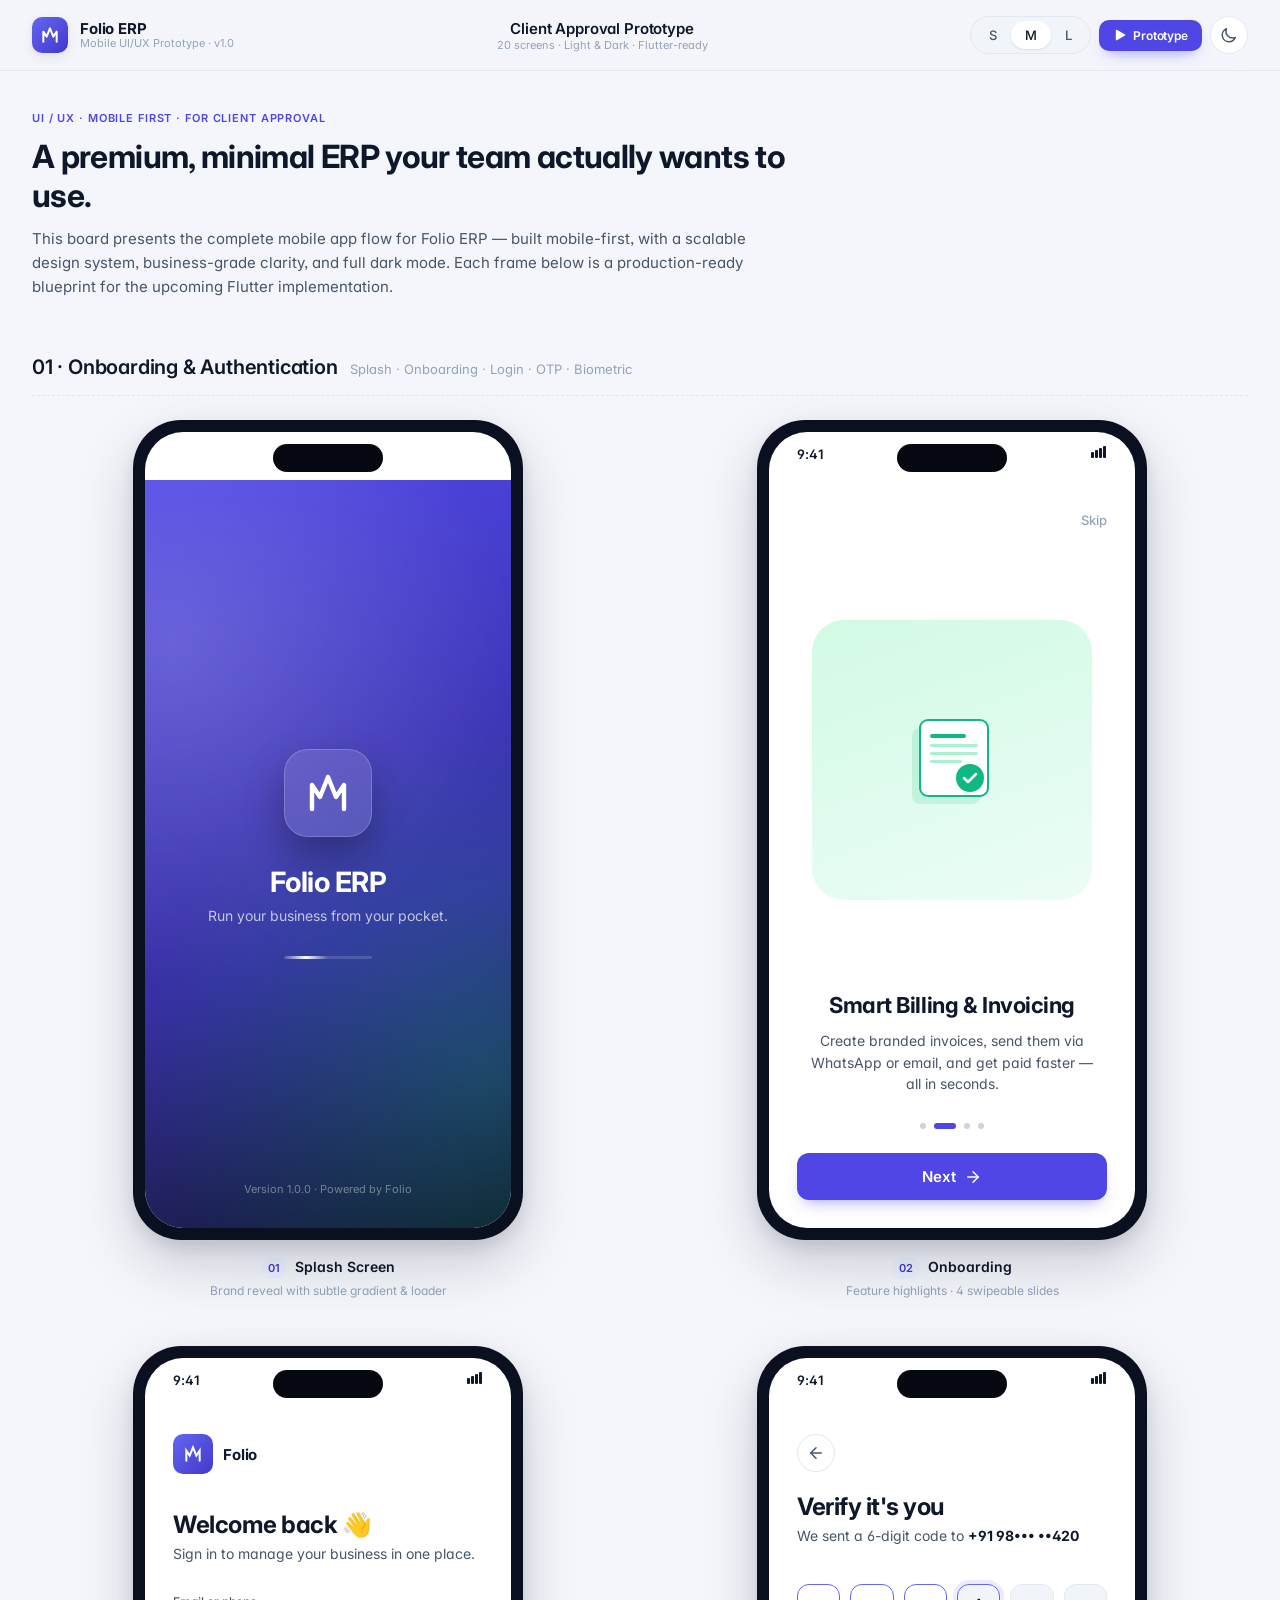
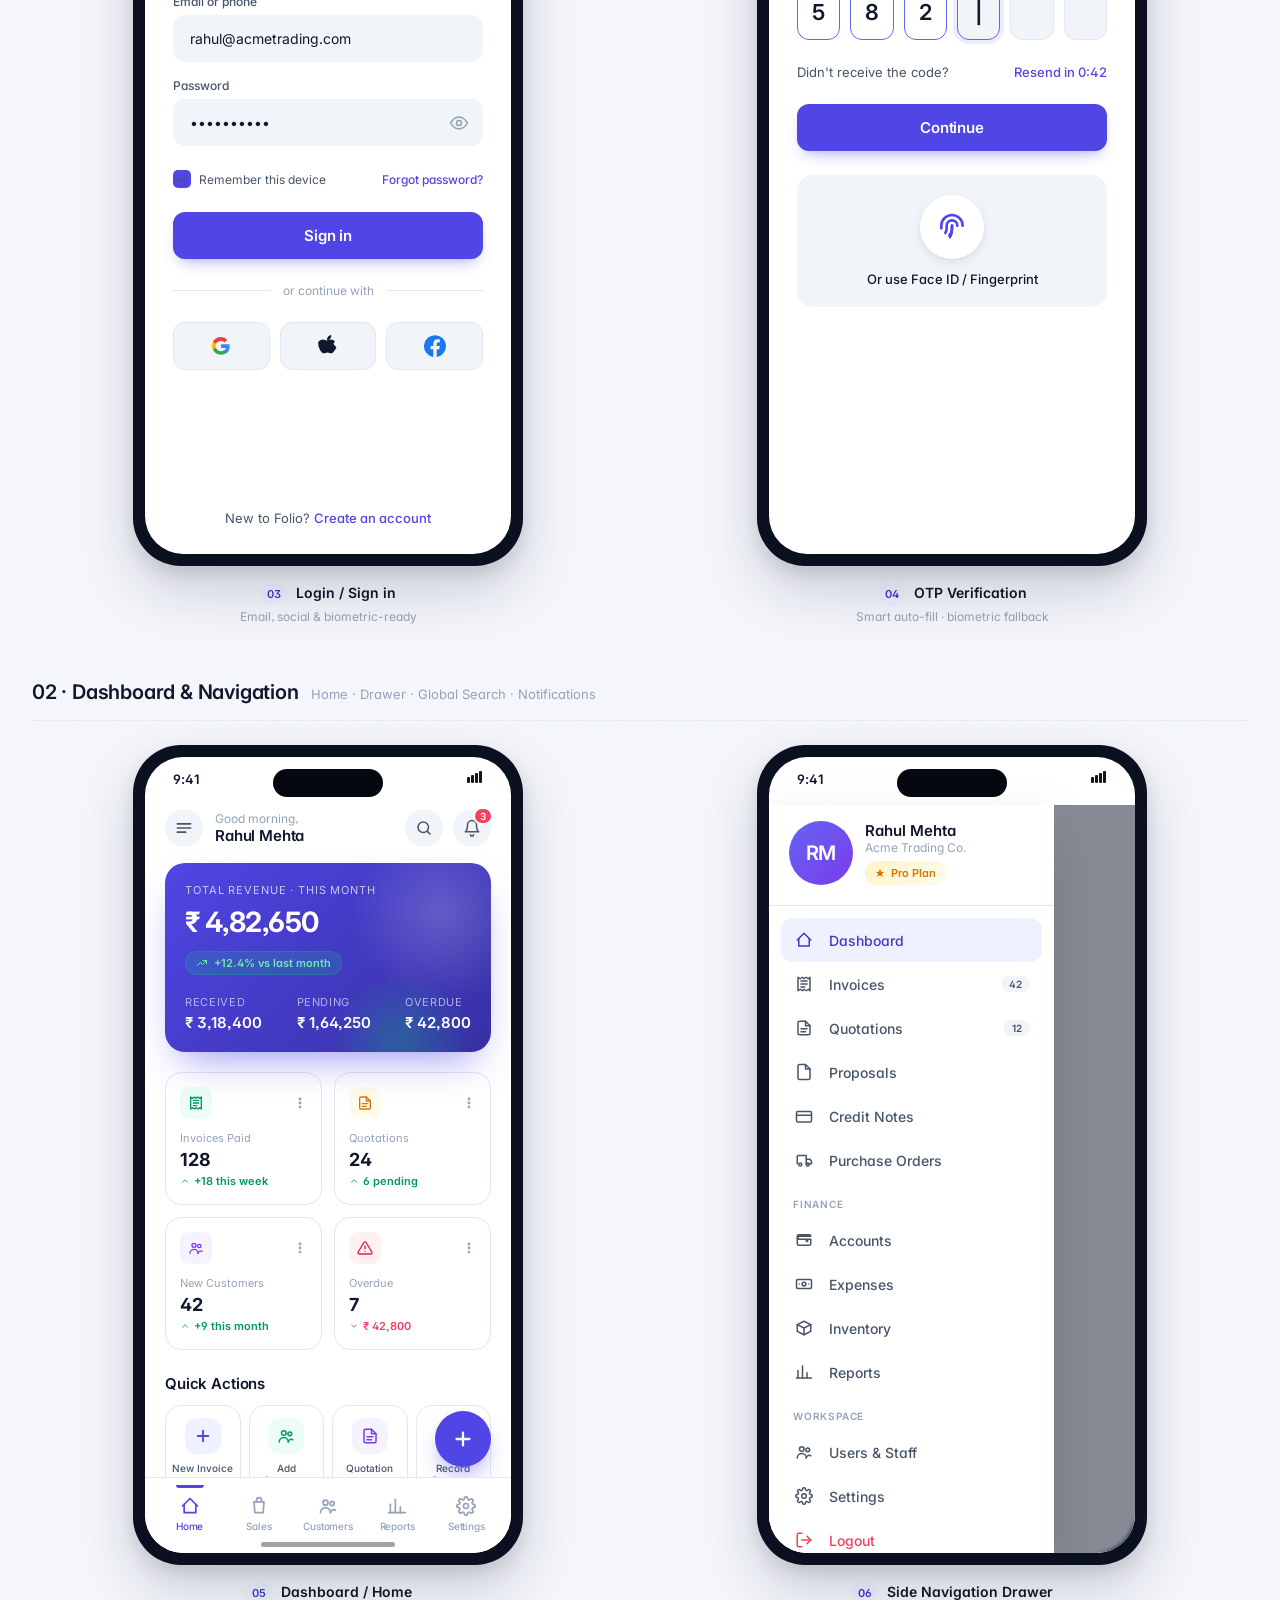
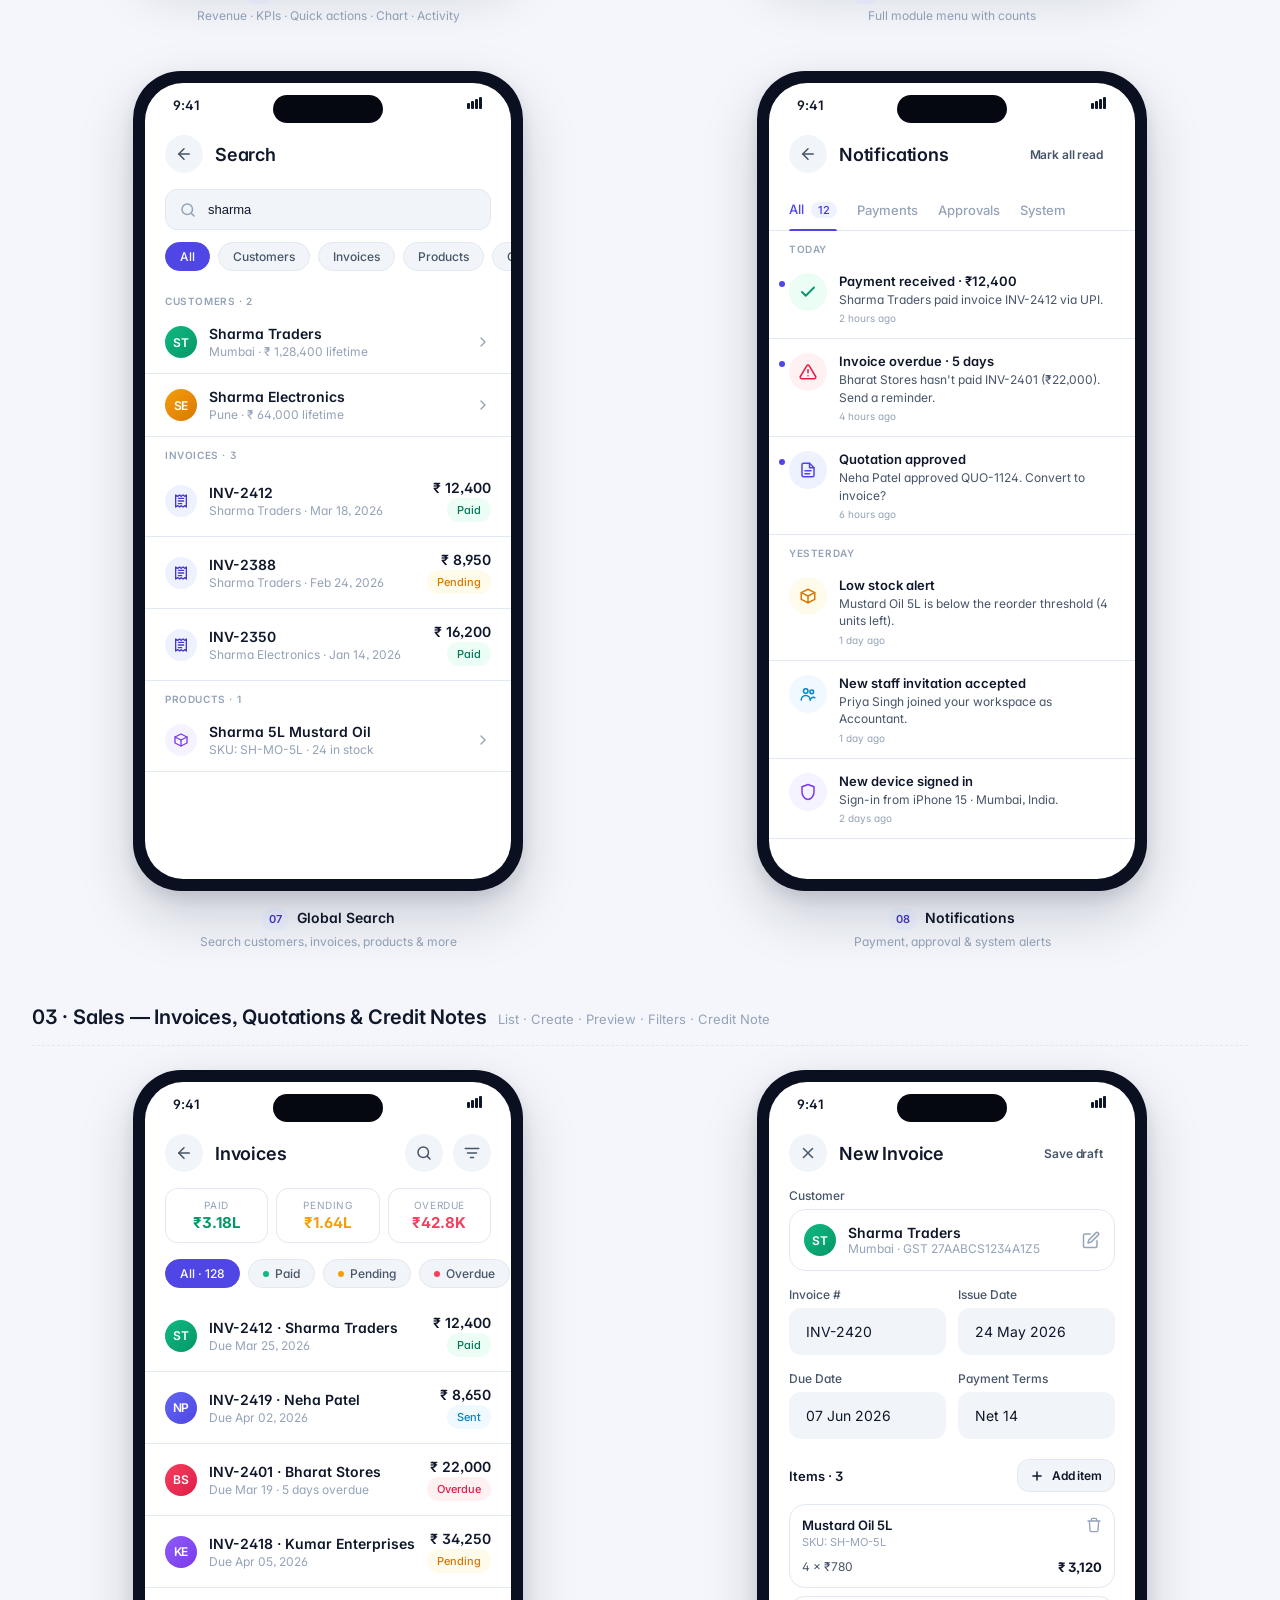
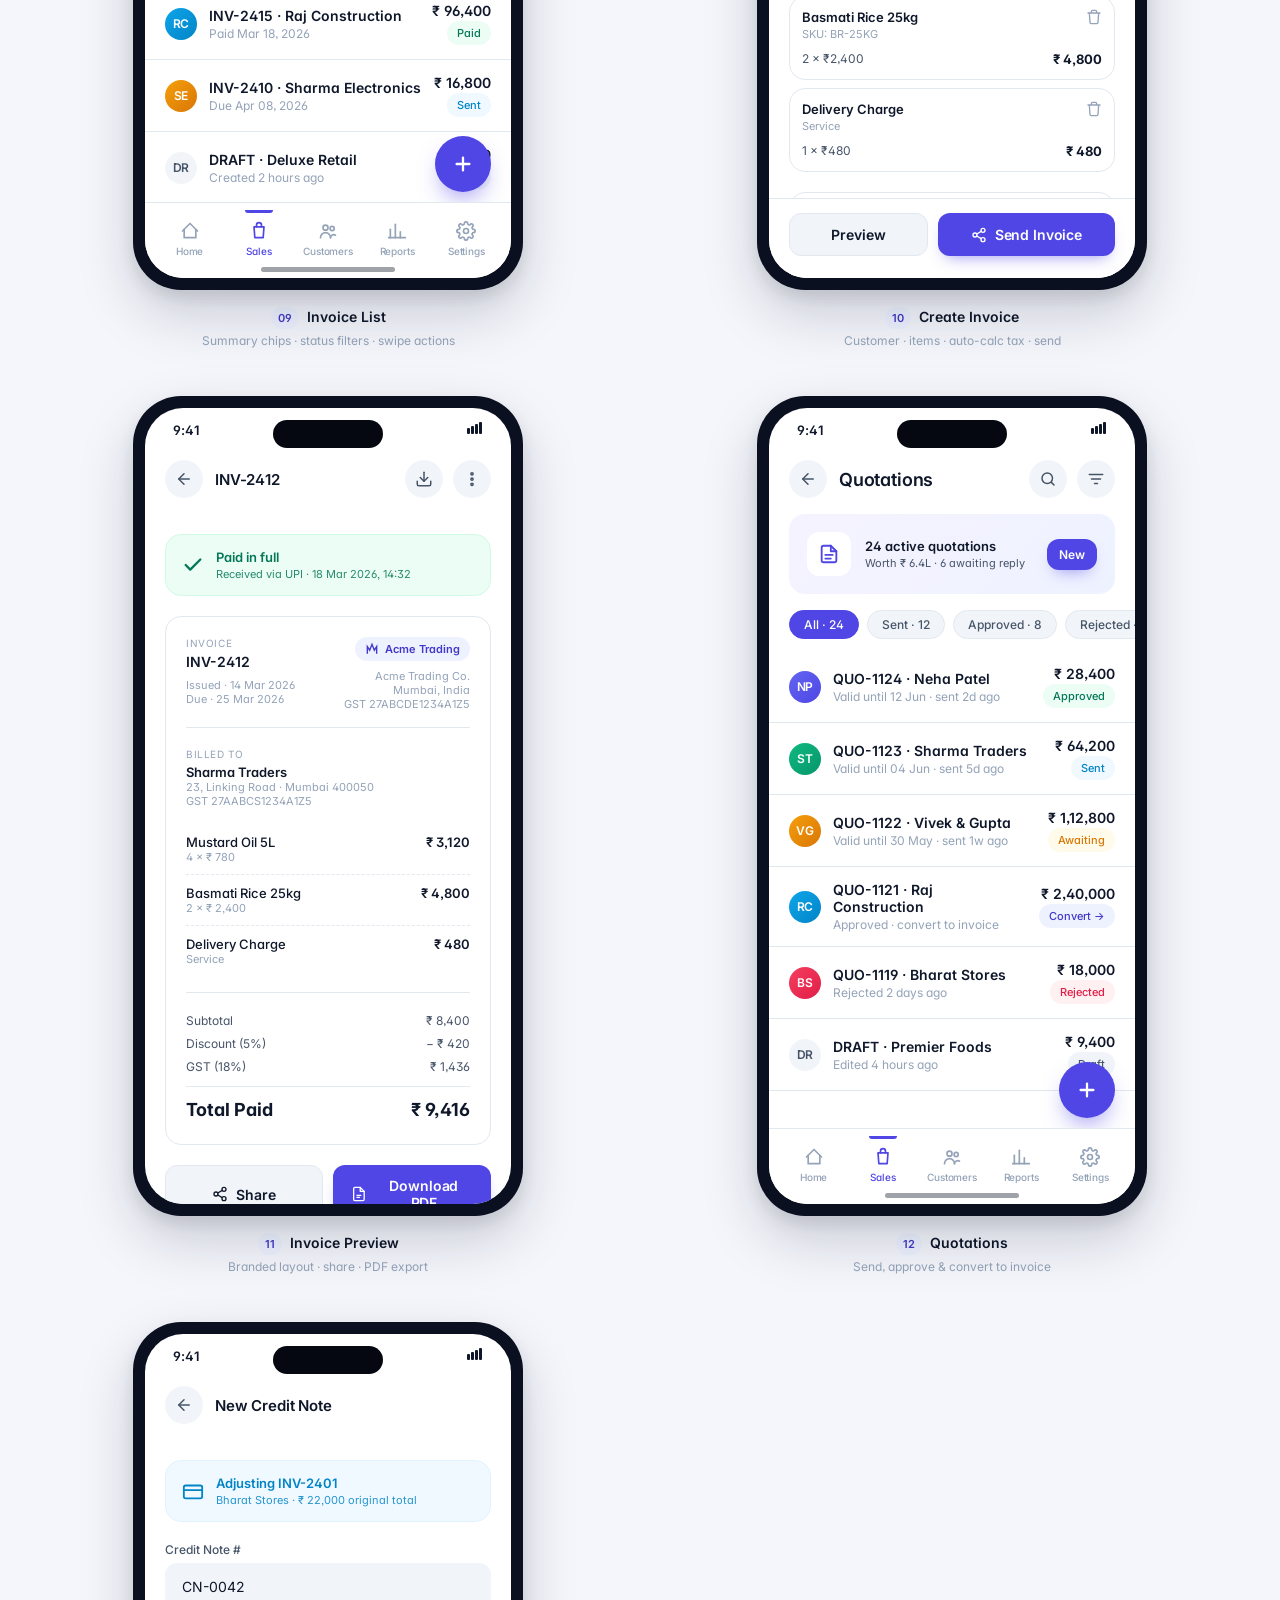
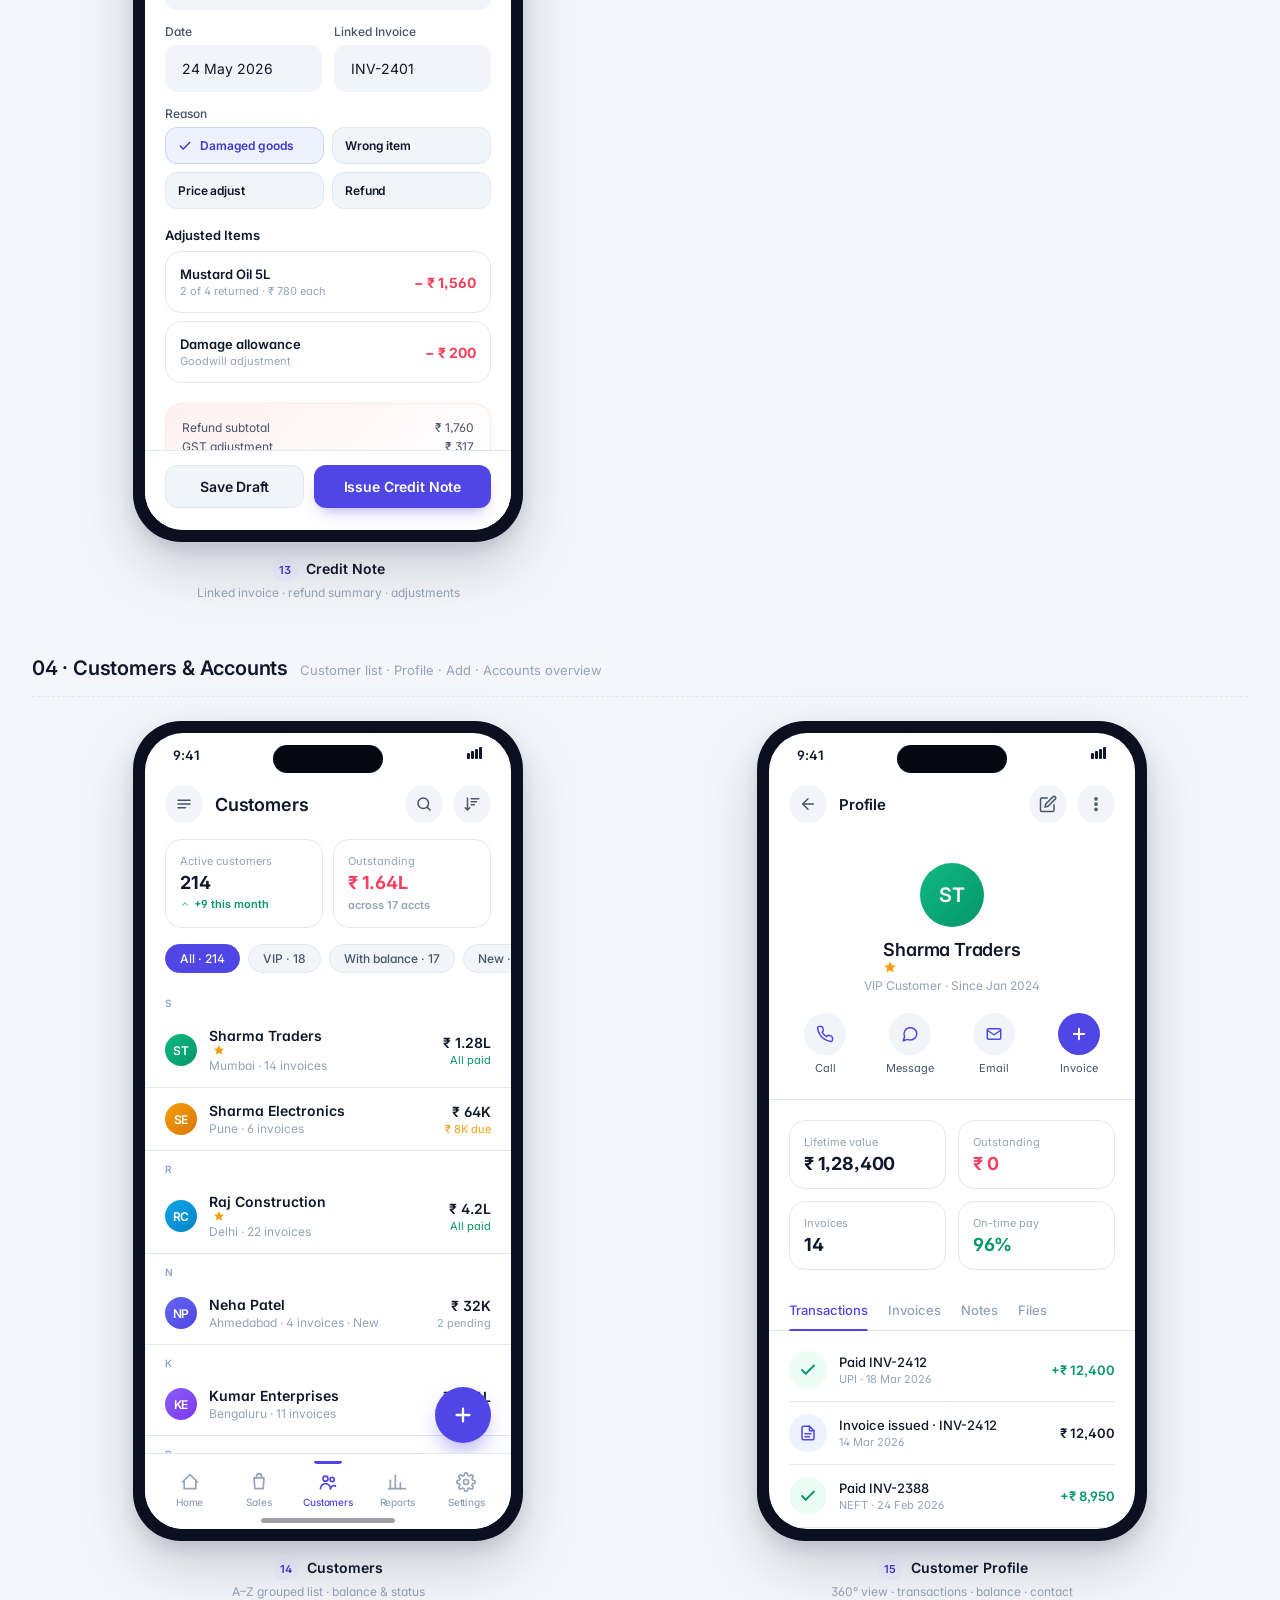
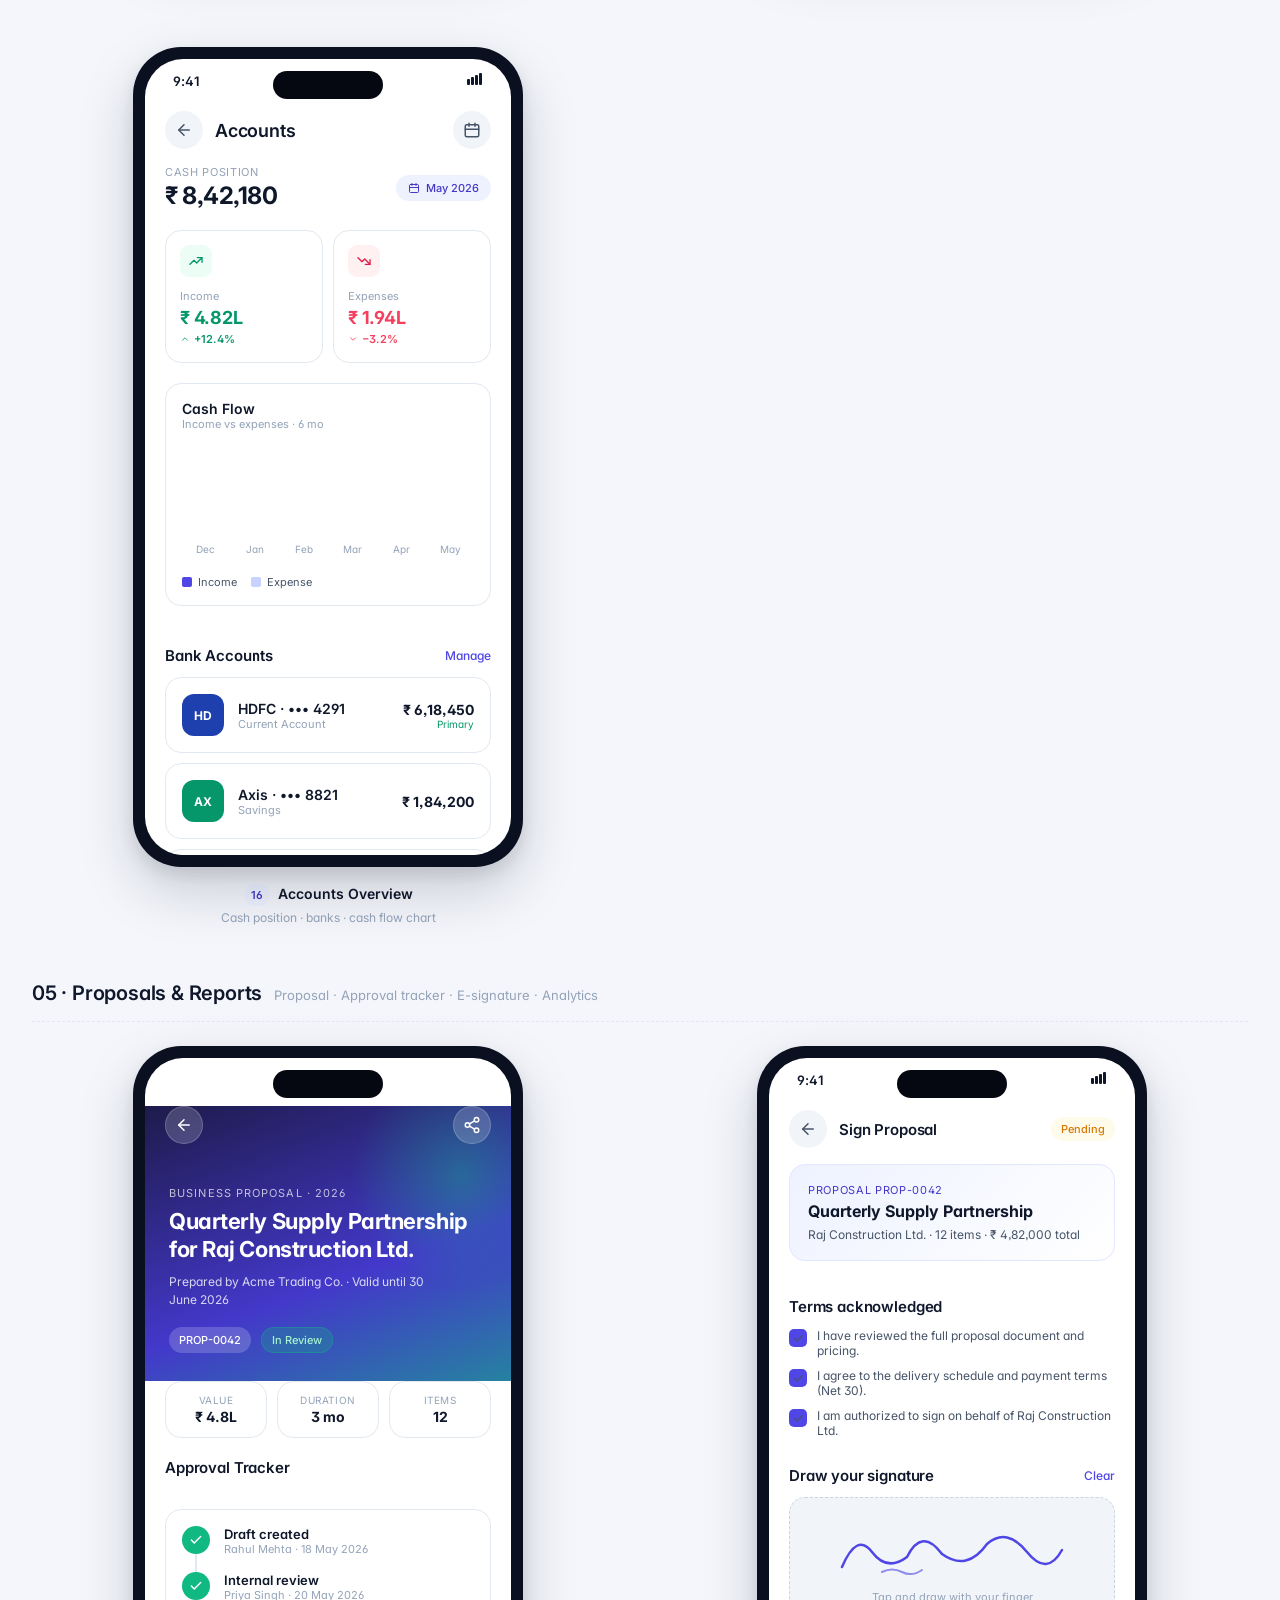
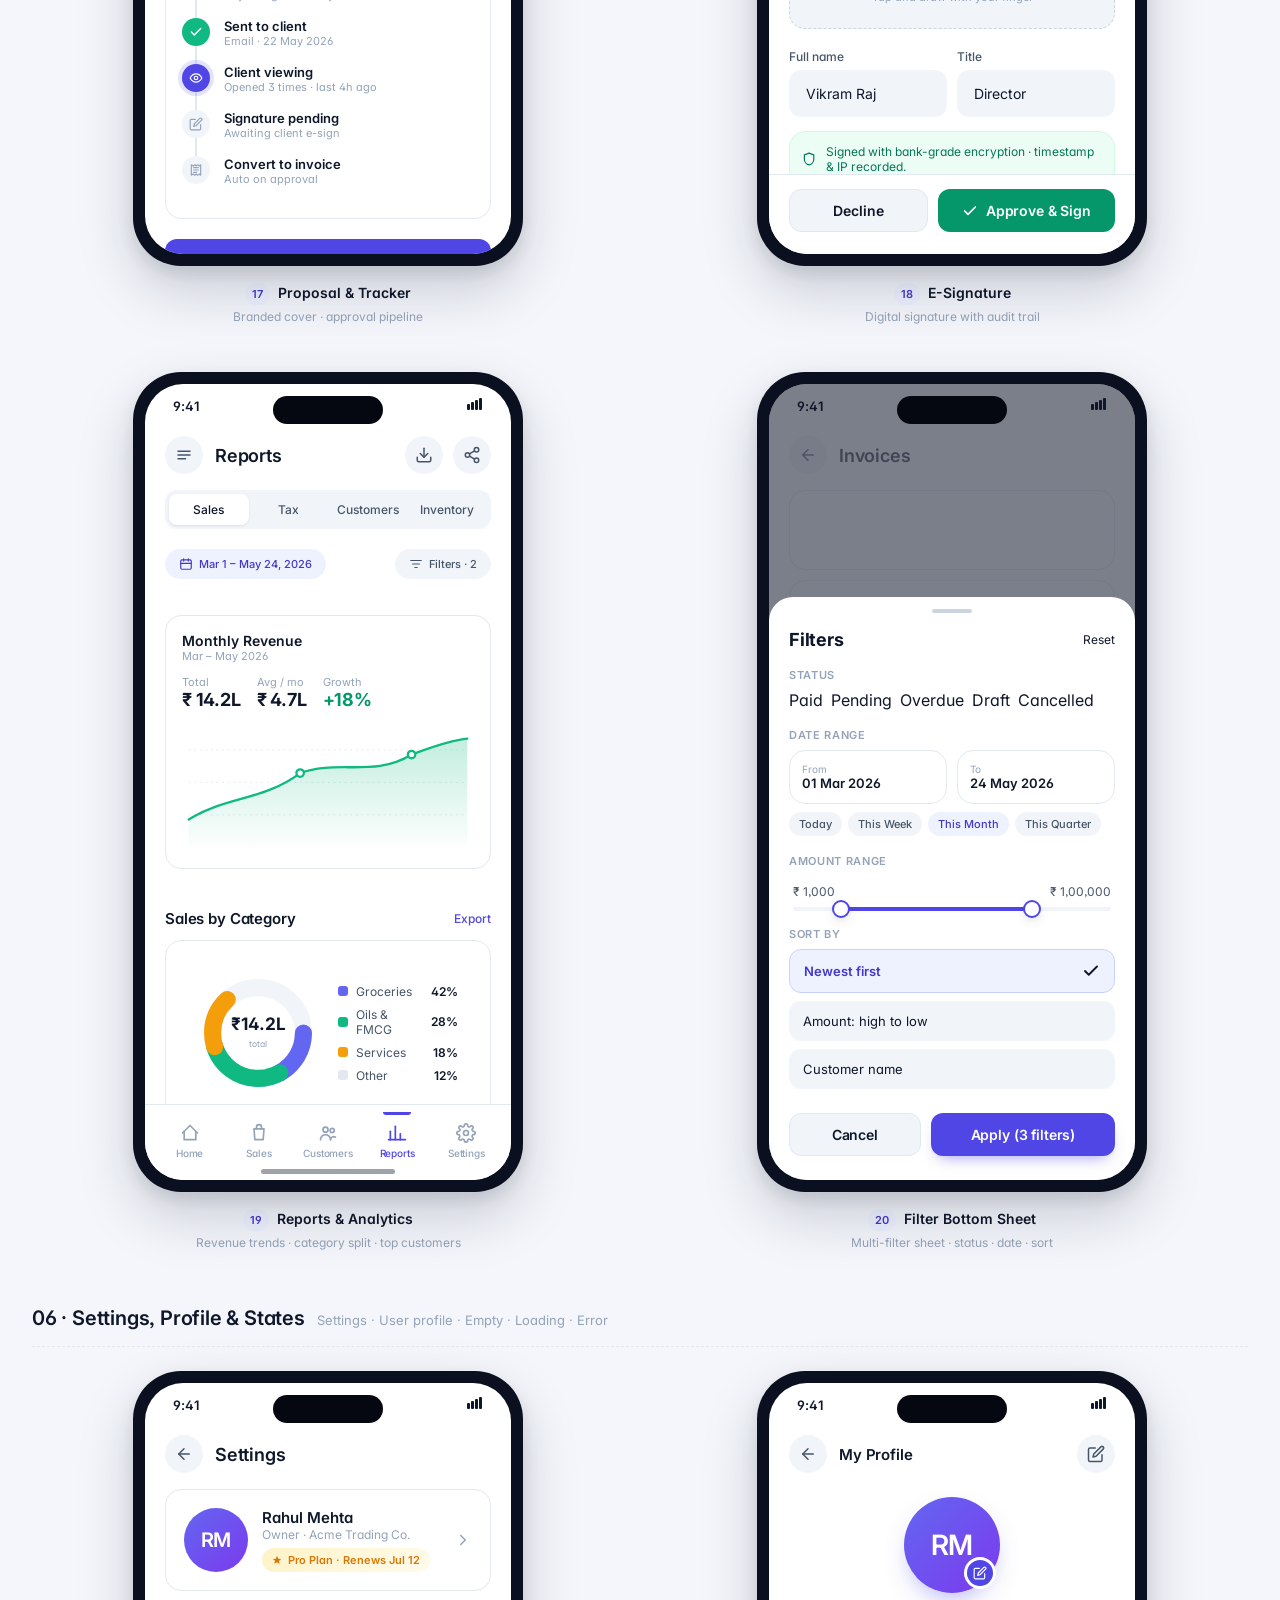
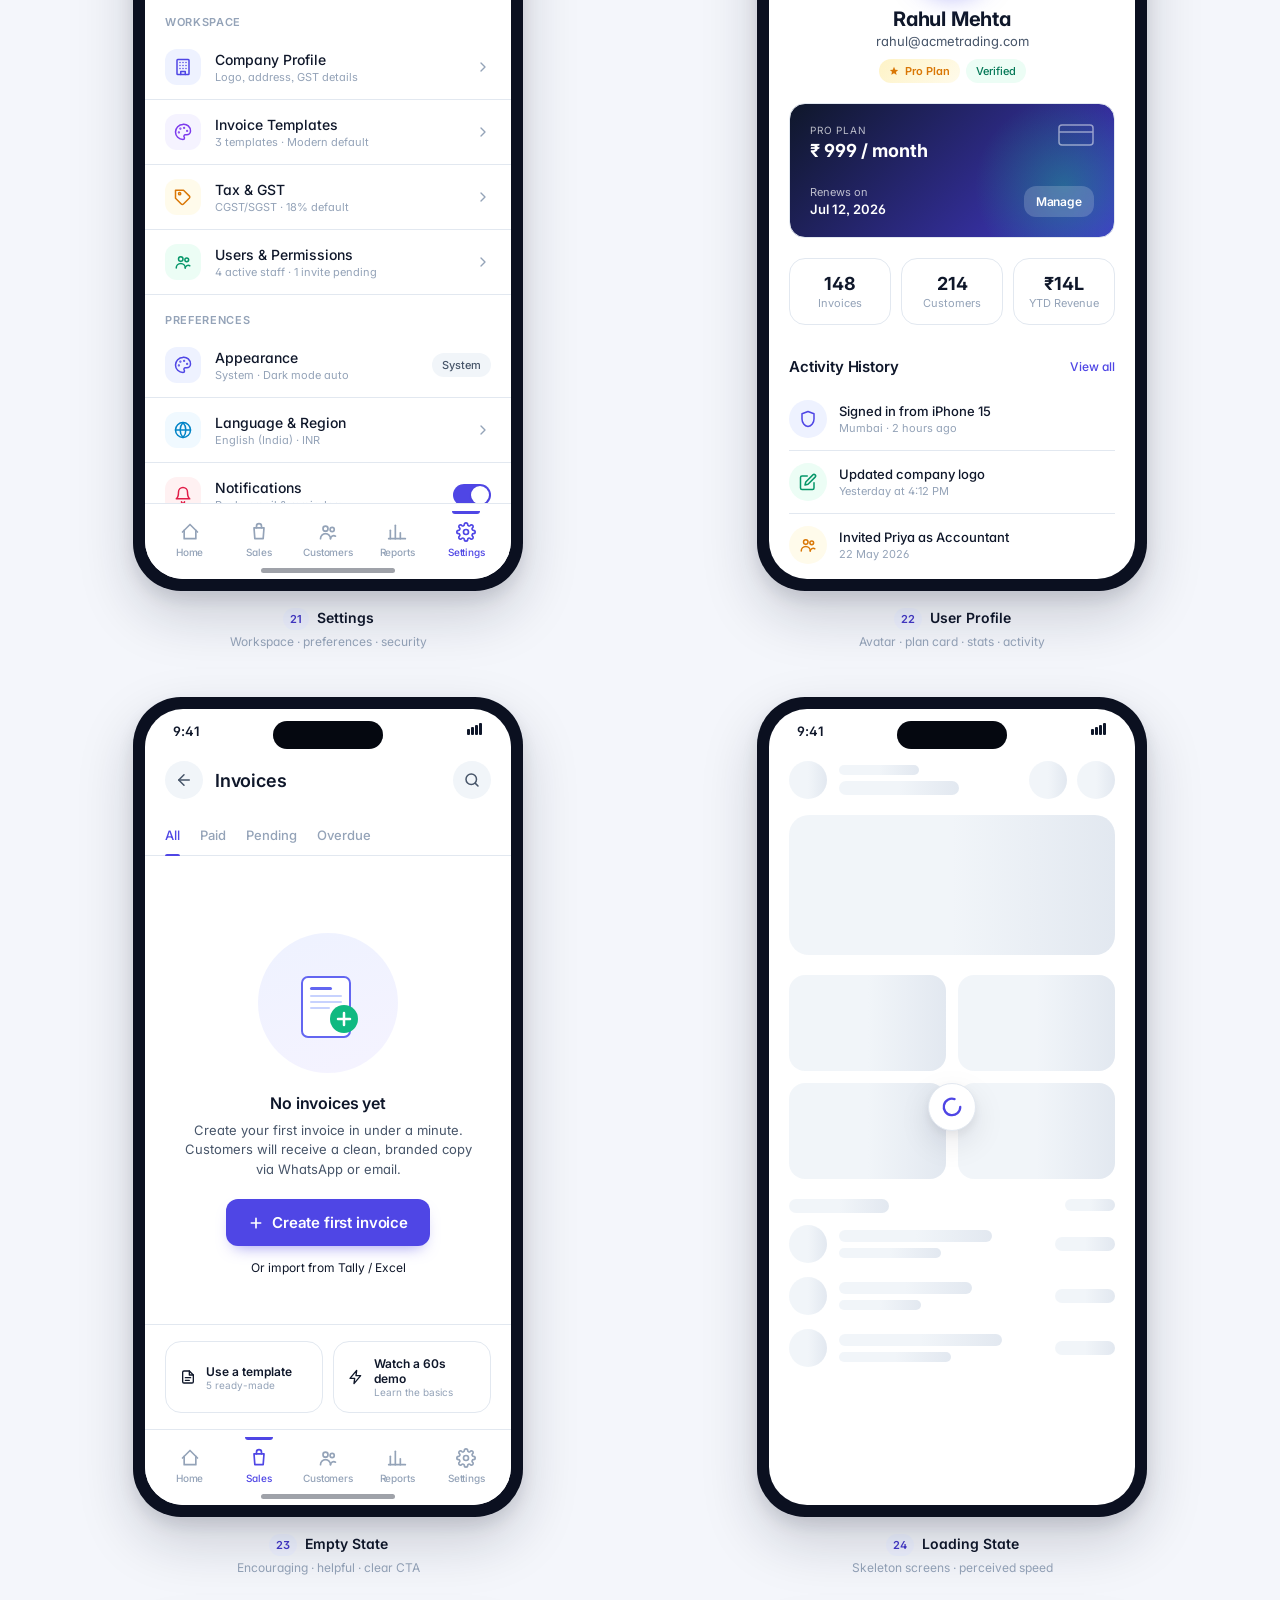
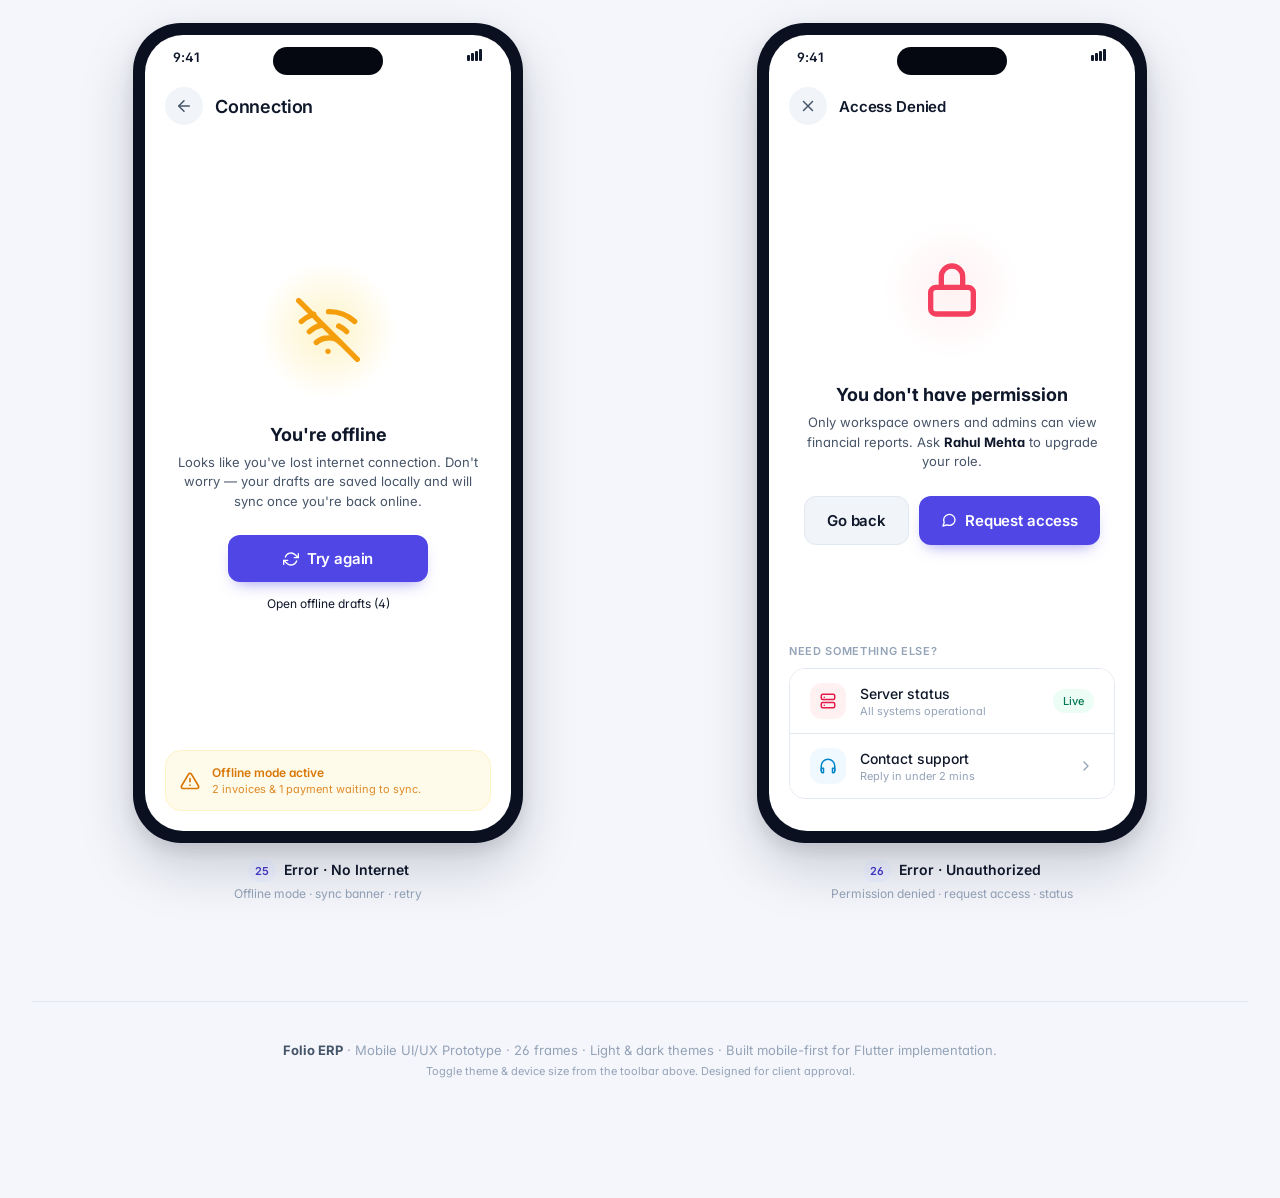
==== commit 6bc9f39e: "feat: add interactive prototype with full app-flow navigation Adds prototype.html — a separate page " ====
--- a/index.html
+++ b/index.html
@@ -106,6 +106,10 @@
       <button data-size="md" class="is-active">M</button>
       <button data-size="lg">L</button>
     </div>
+    <a href="prototype.html" class="btn btn-primary btn-sm" style="text-decoration:none;padding:8px 14px;display:inline-flex;align-items:center;gap:6px;border-radius:10px">
+      <svg width="14" height="14" viewBox="0 0 24 24" fill="none" stroke="currentColor" stroke-width="2.4" stroke-linecap="round" stroke-linejoin="round"><polygon points="6 4 20 12 6 20 6 4" fill="currentColor"/></svg>
+      Prototype
+    </a>
     <button class="icon-btn" id="themeToggle" aria-label="Toggle theme">
       <svg id="themeIcon" width="18" height="18" viewBox="0 0 24 24" fill="none" stroke="currentColor"><path stroke-linecap="round" stroke-linejoin="round" stroke-width="2" d="M20.354 15.354A9 9 0 018.646 3.646 9.003 9.003 0 0012 21a9.003 9.003 0 008.354-5.646z"/></svg>
     </button>
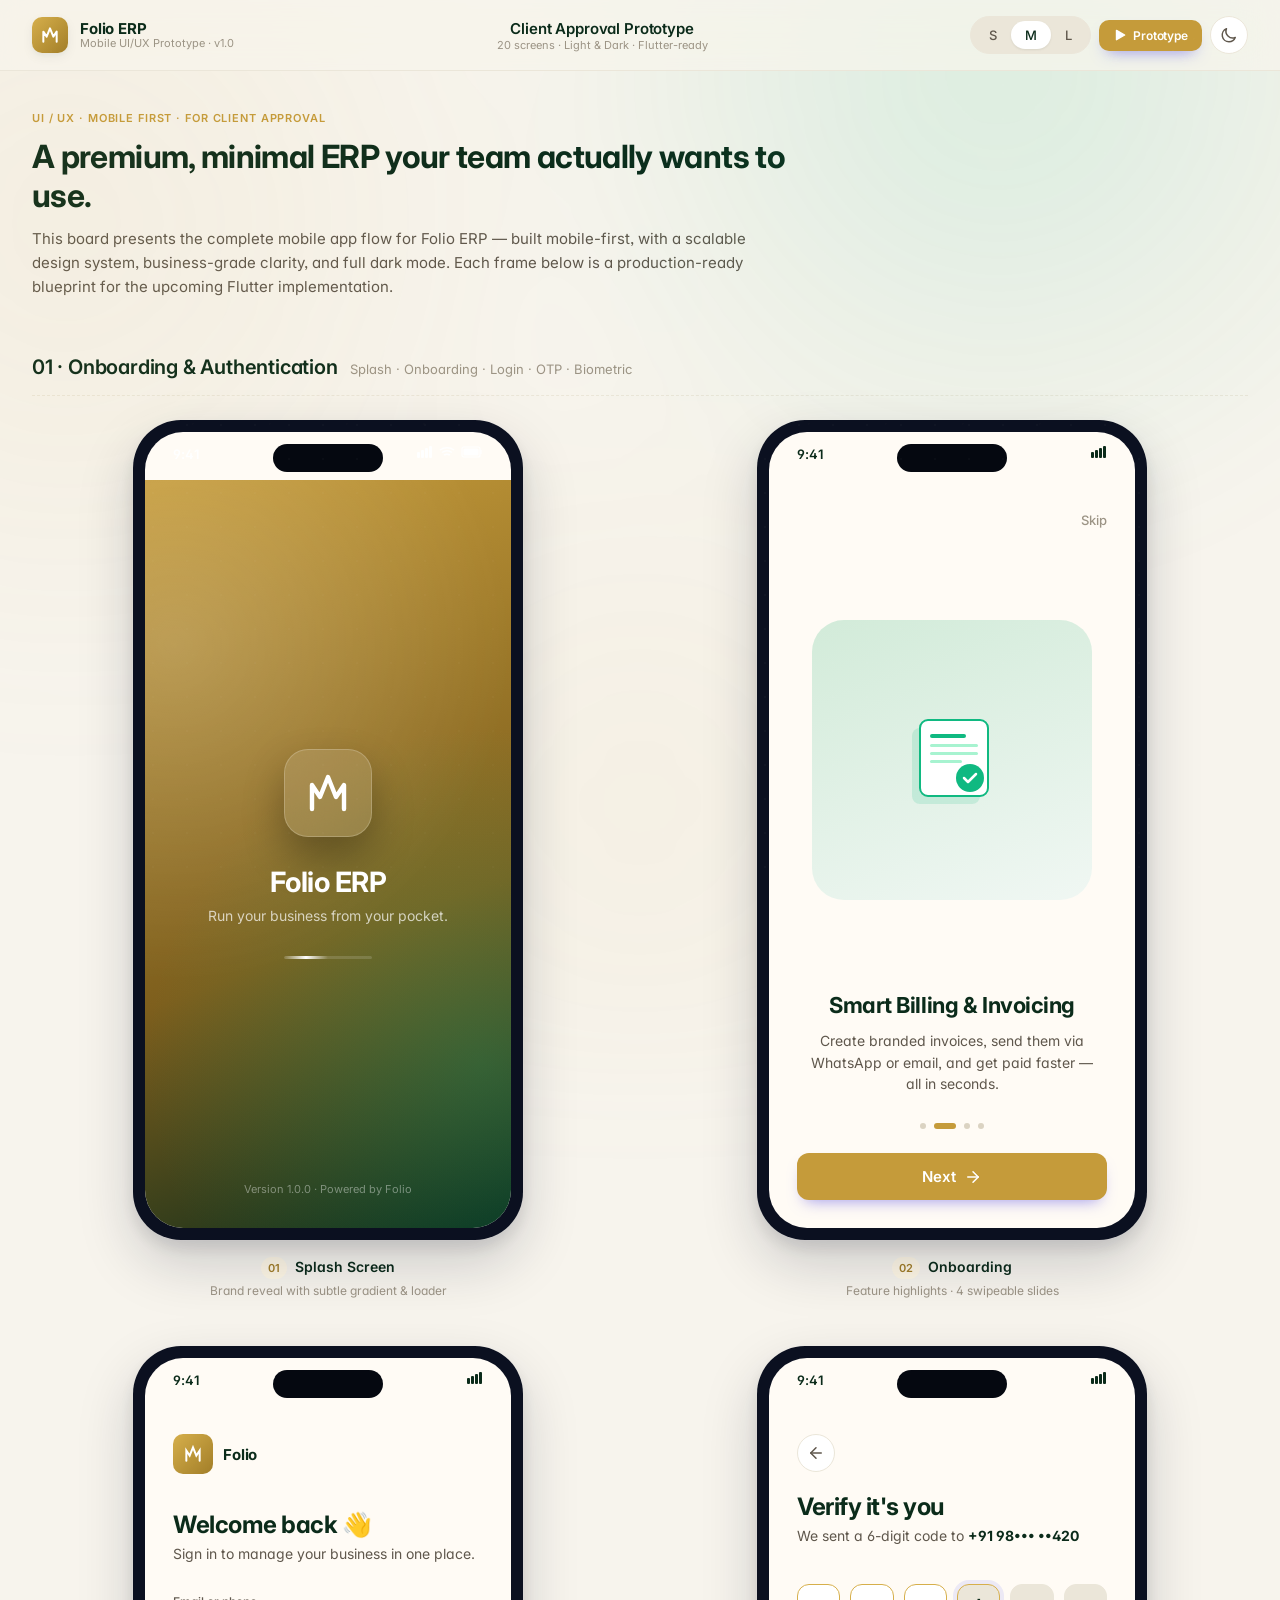
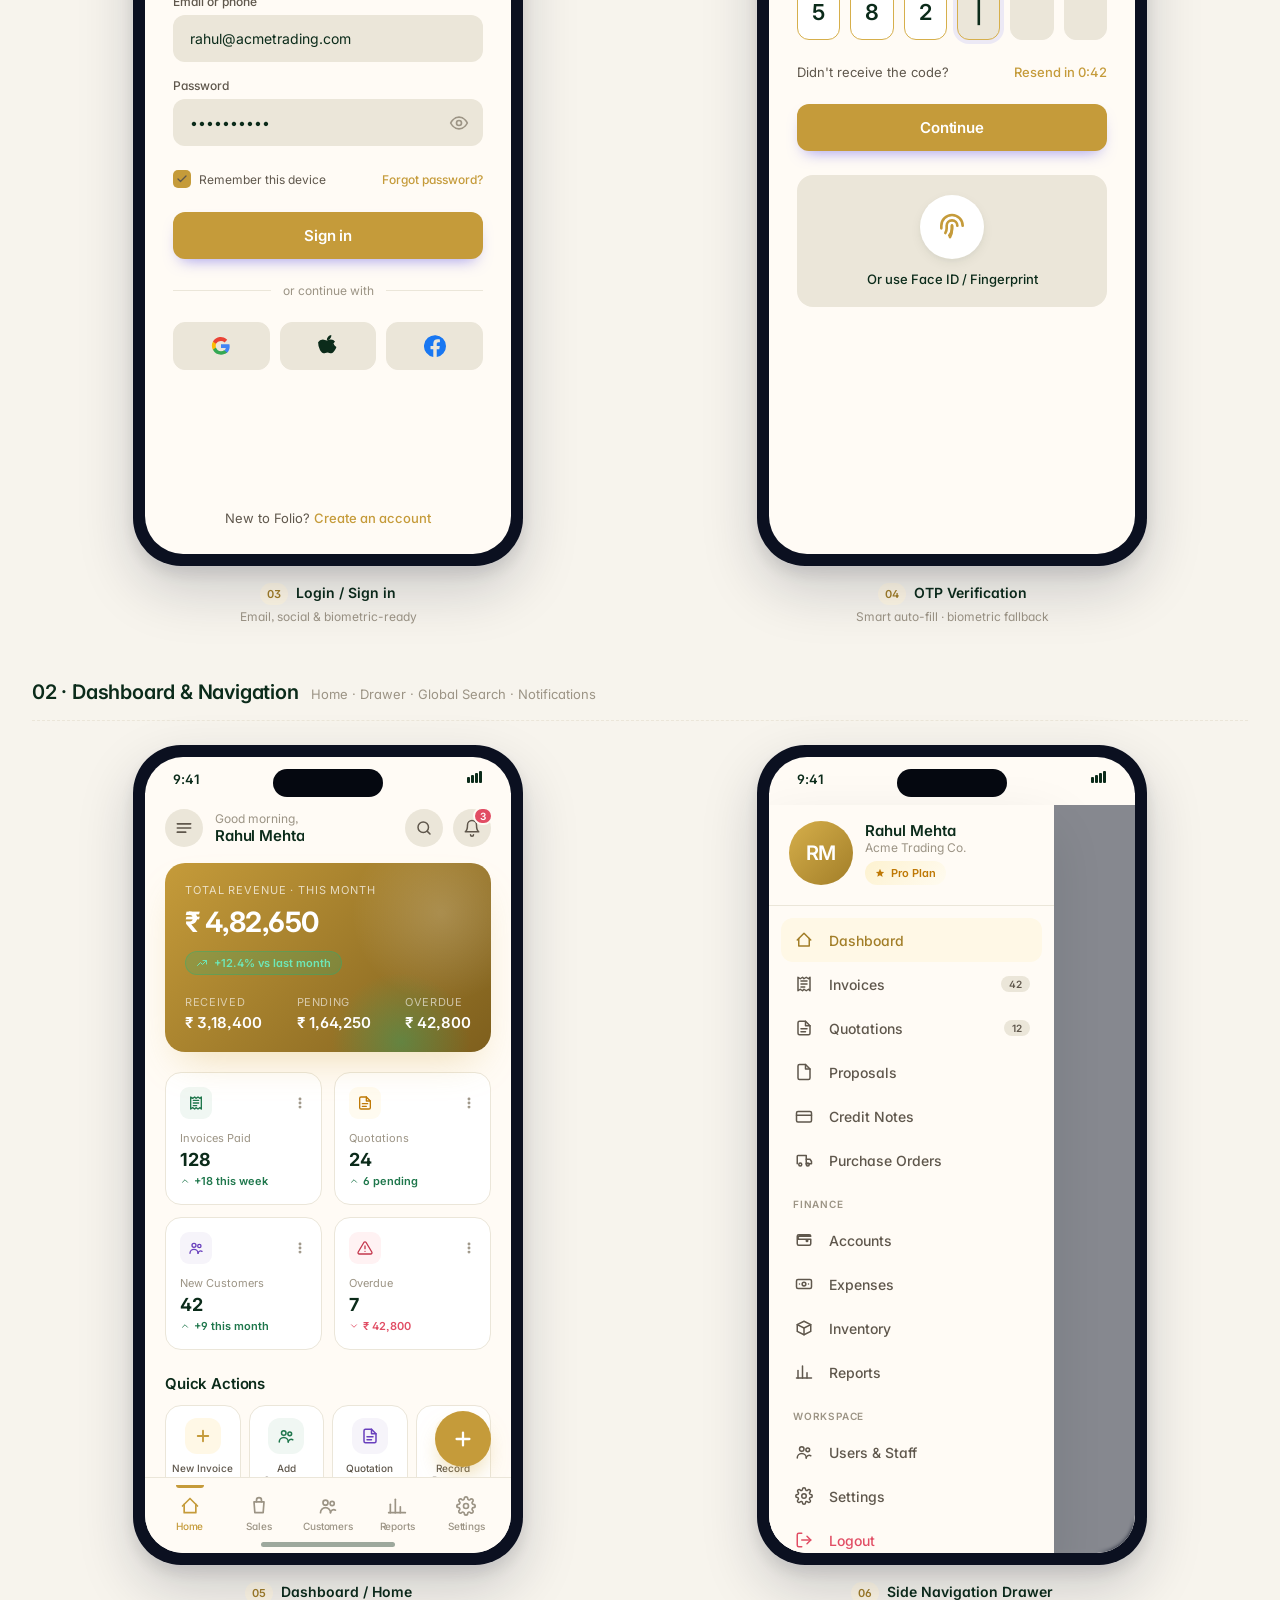
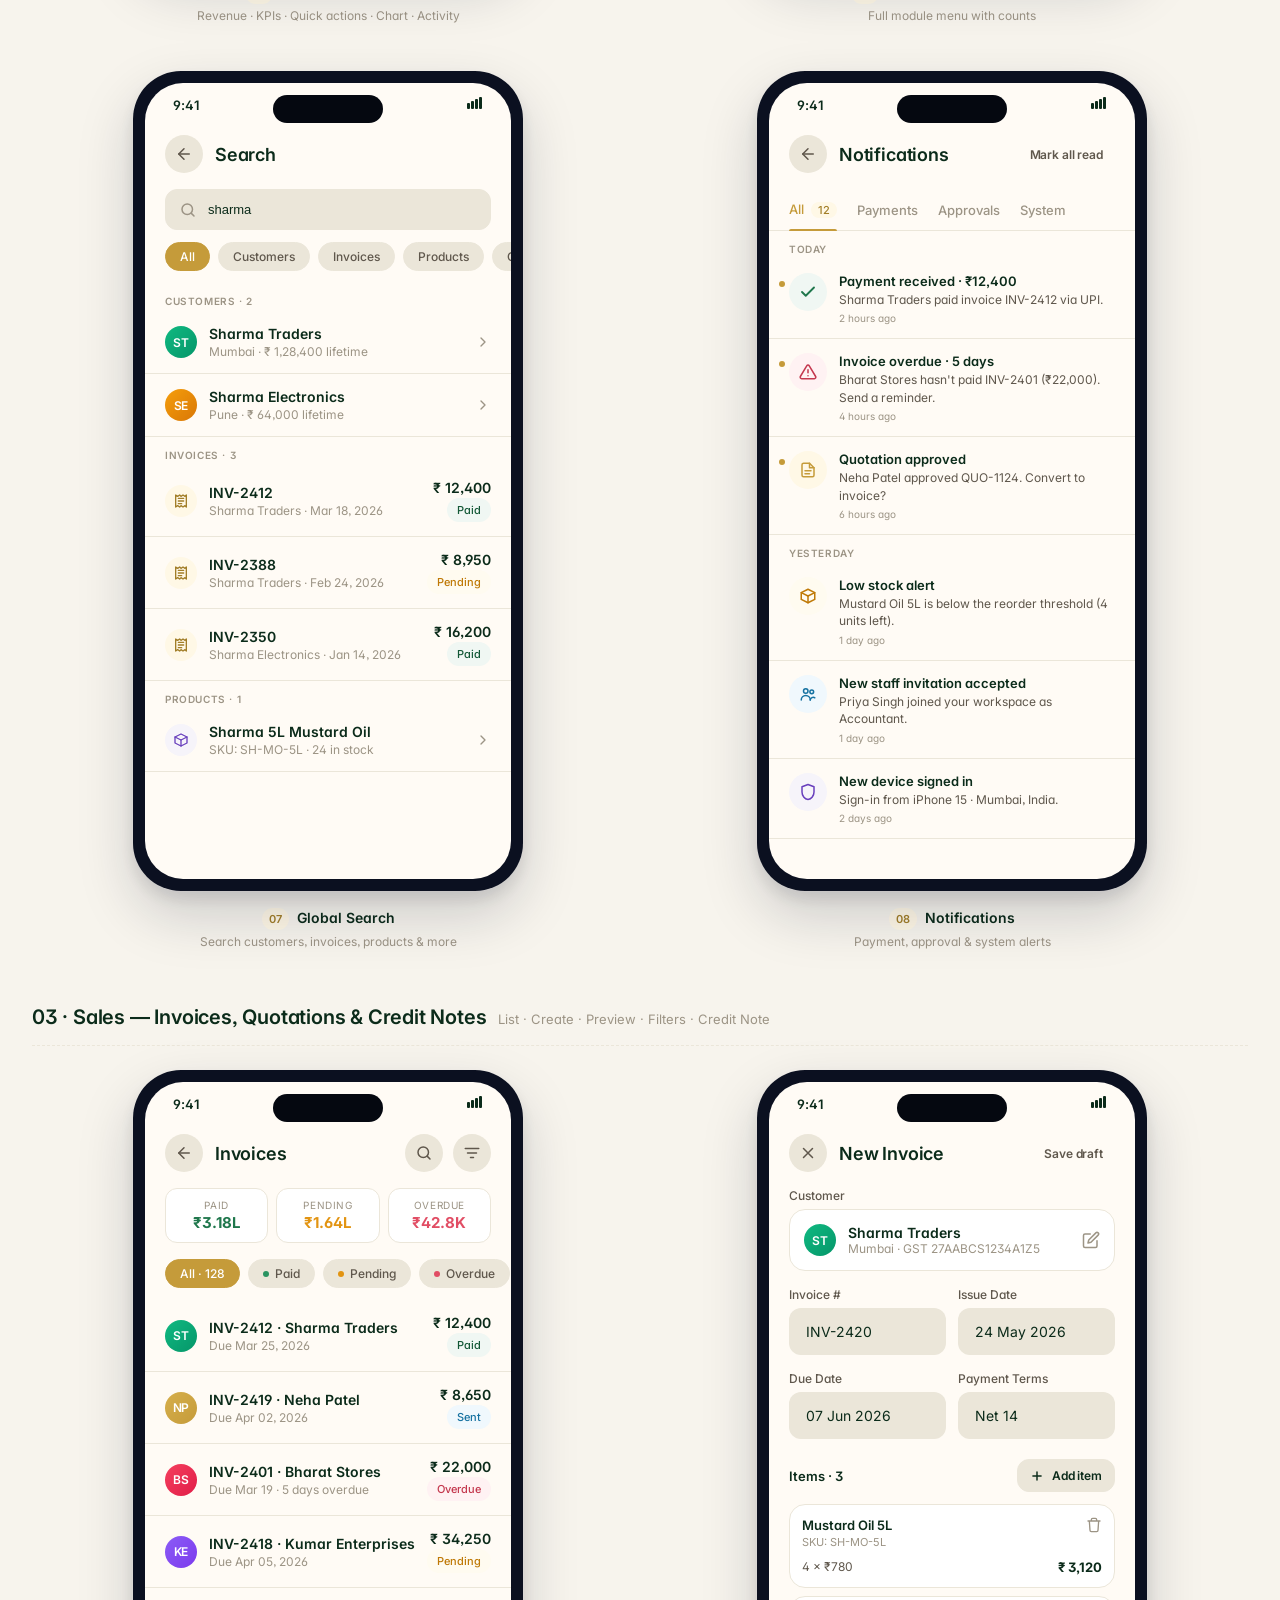
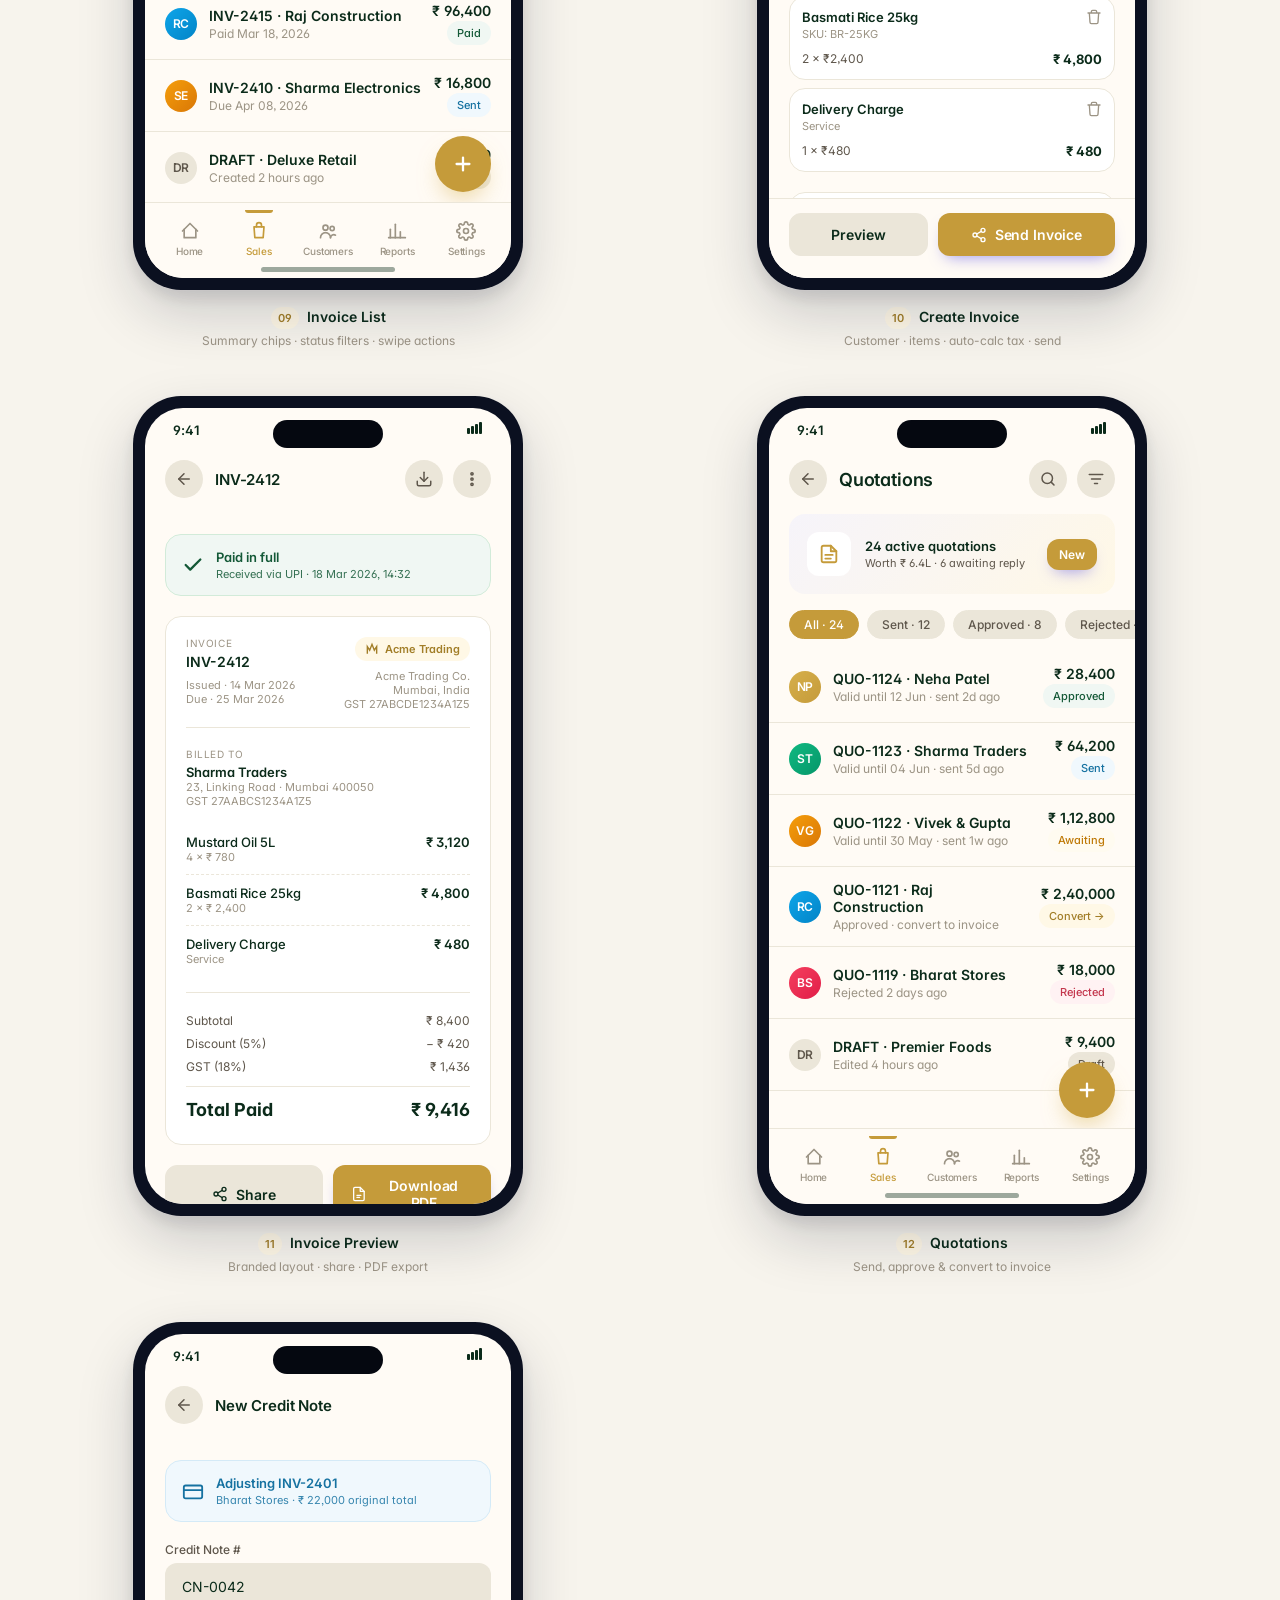
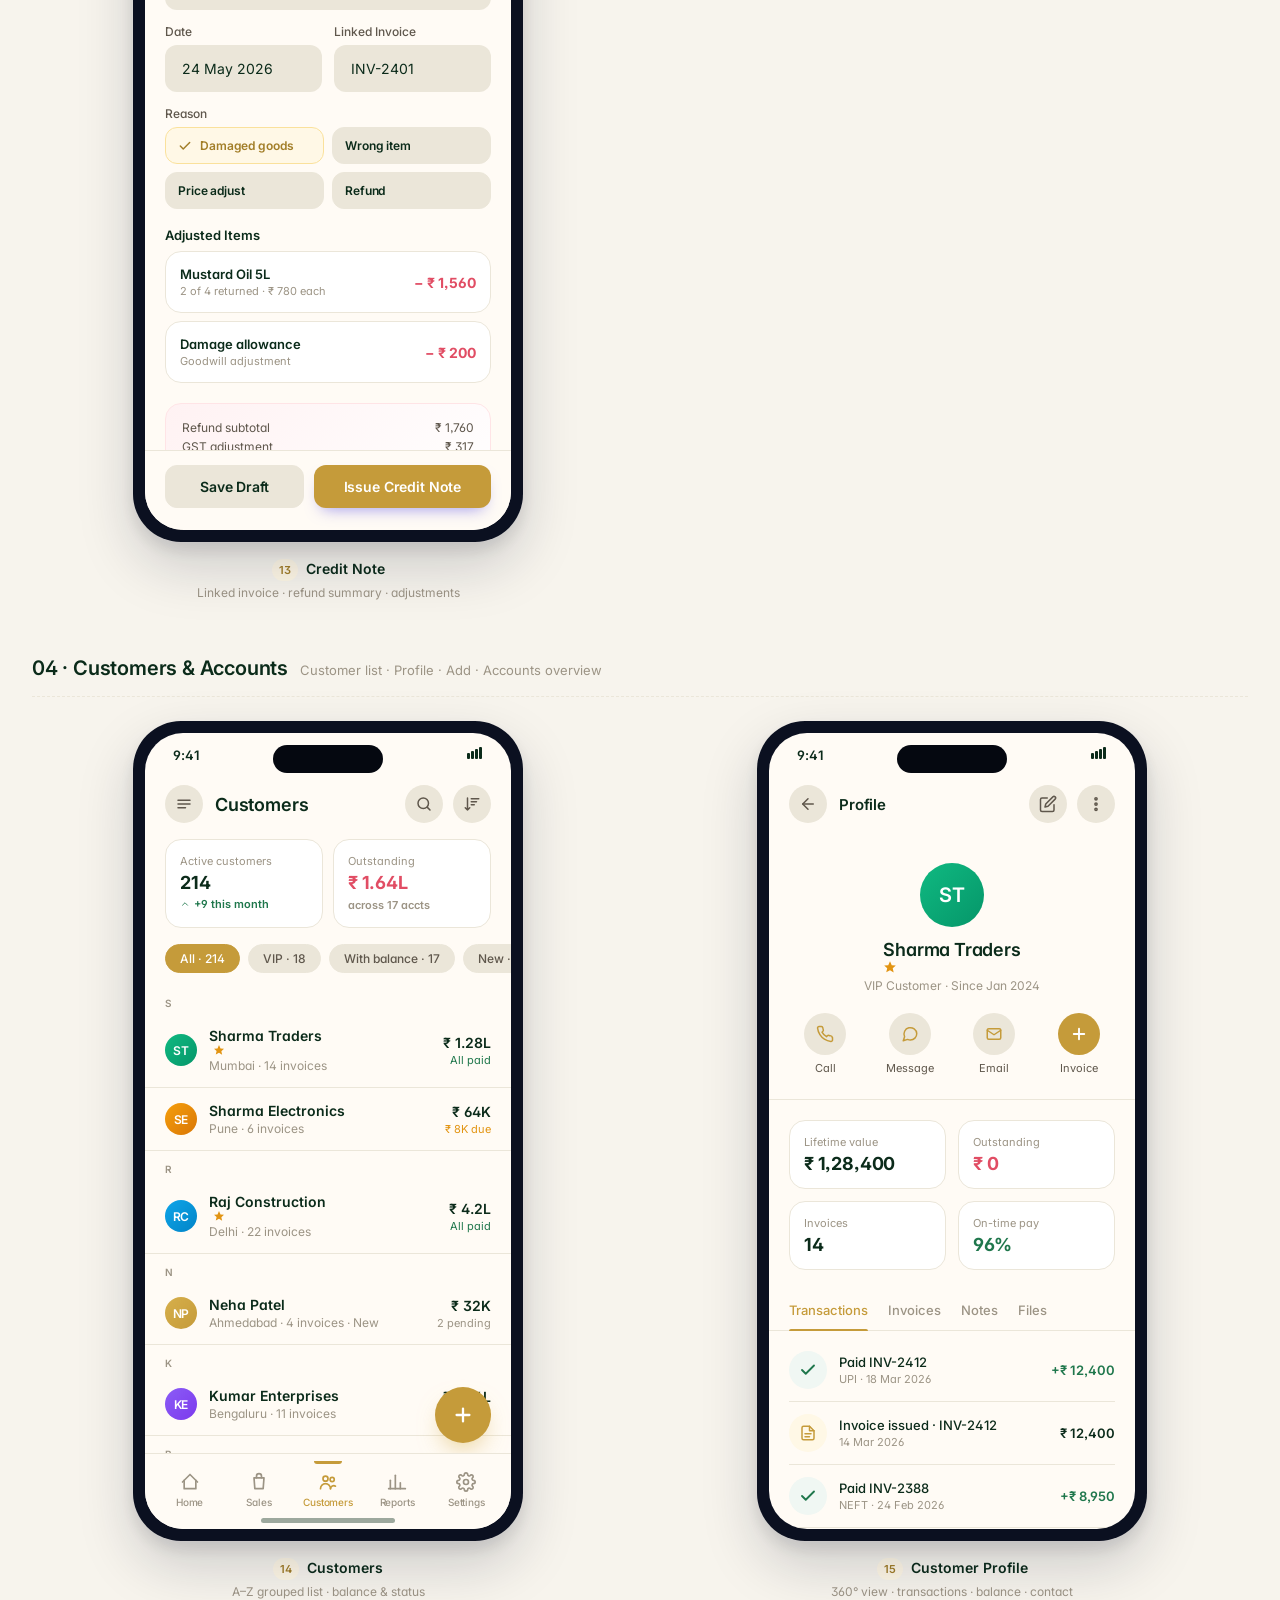
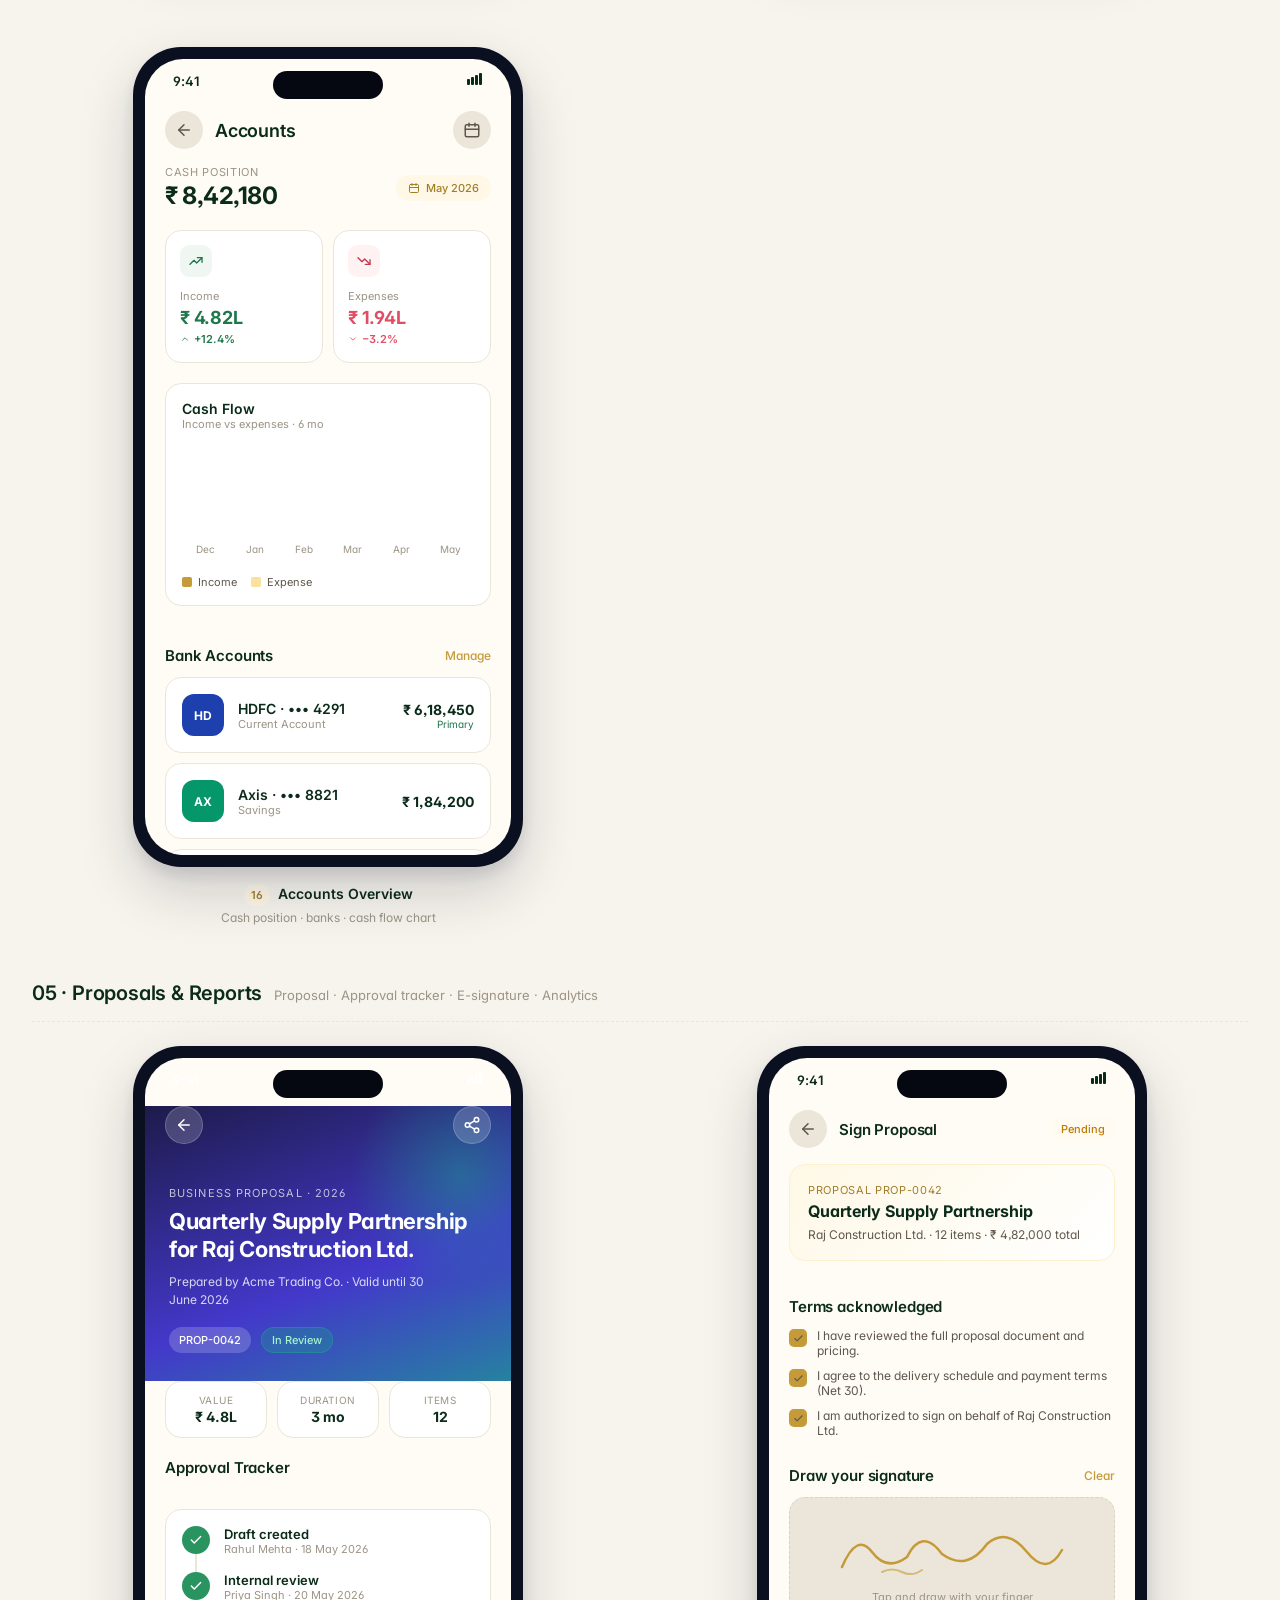
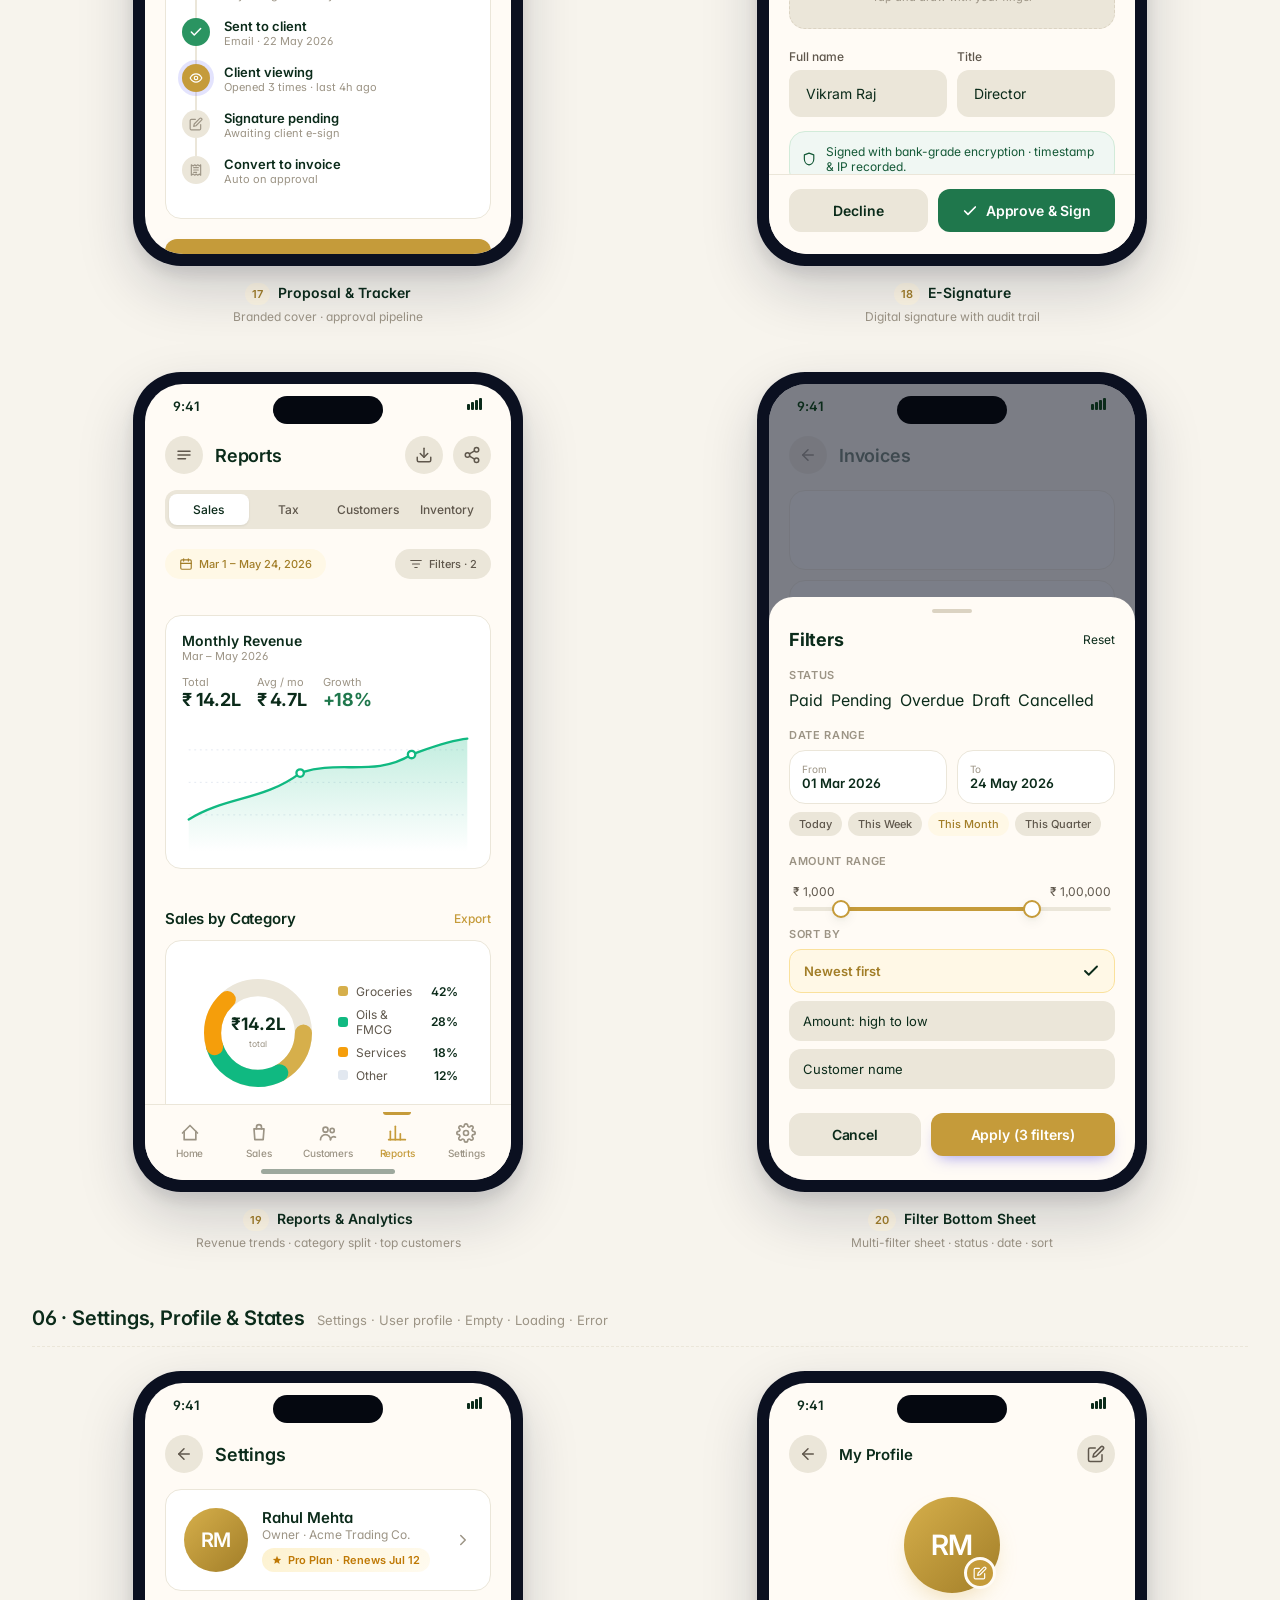
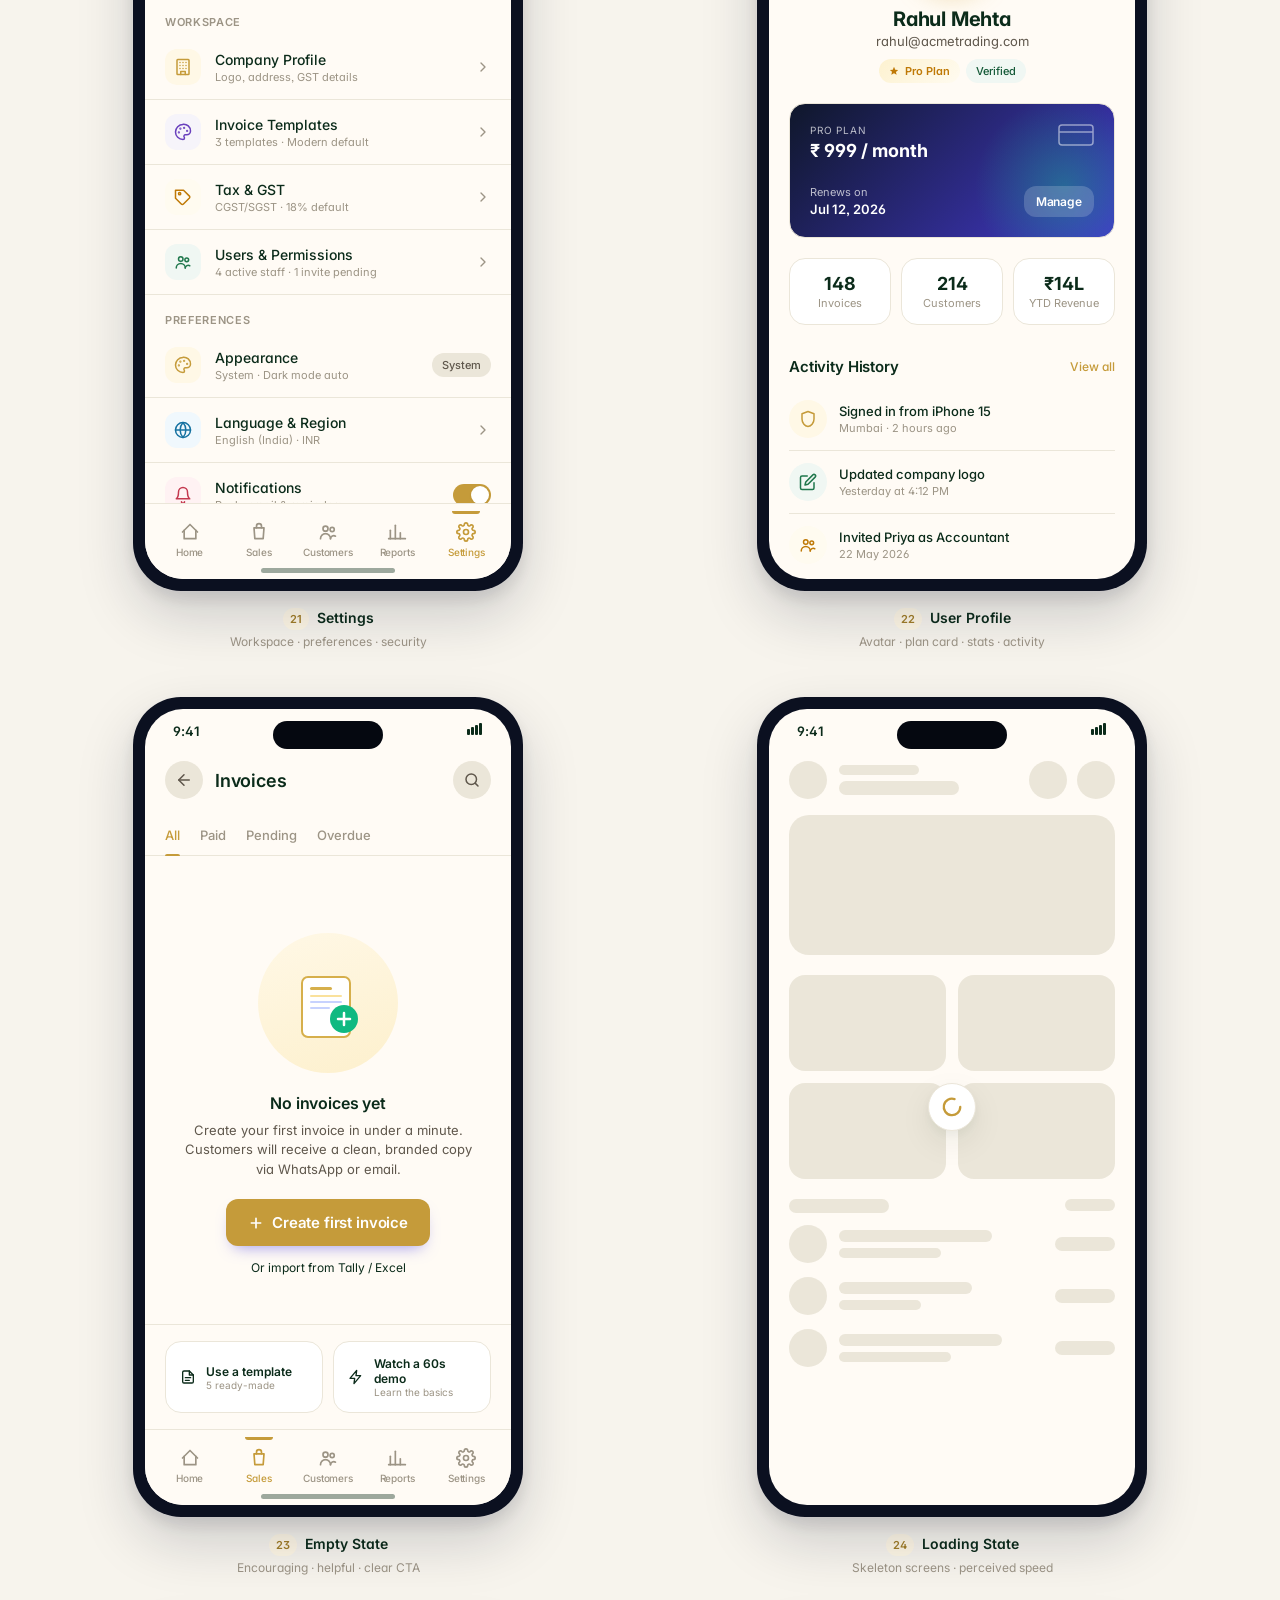
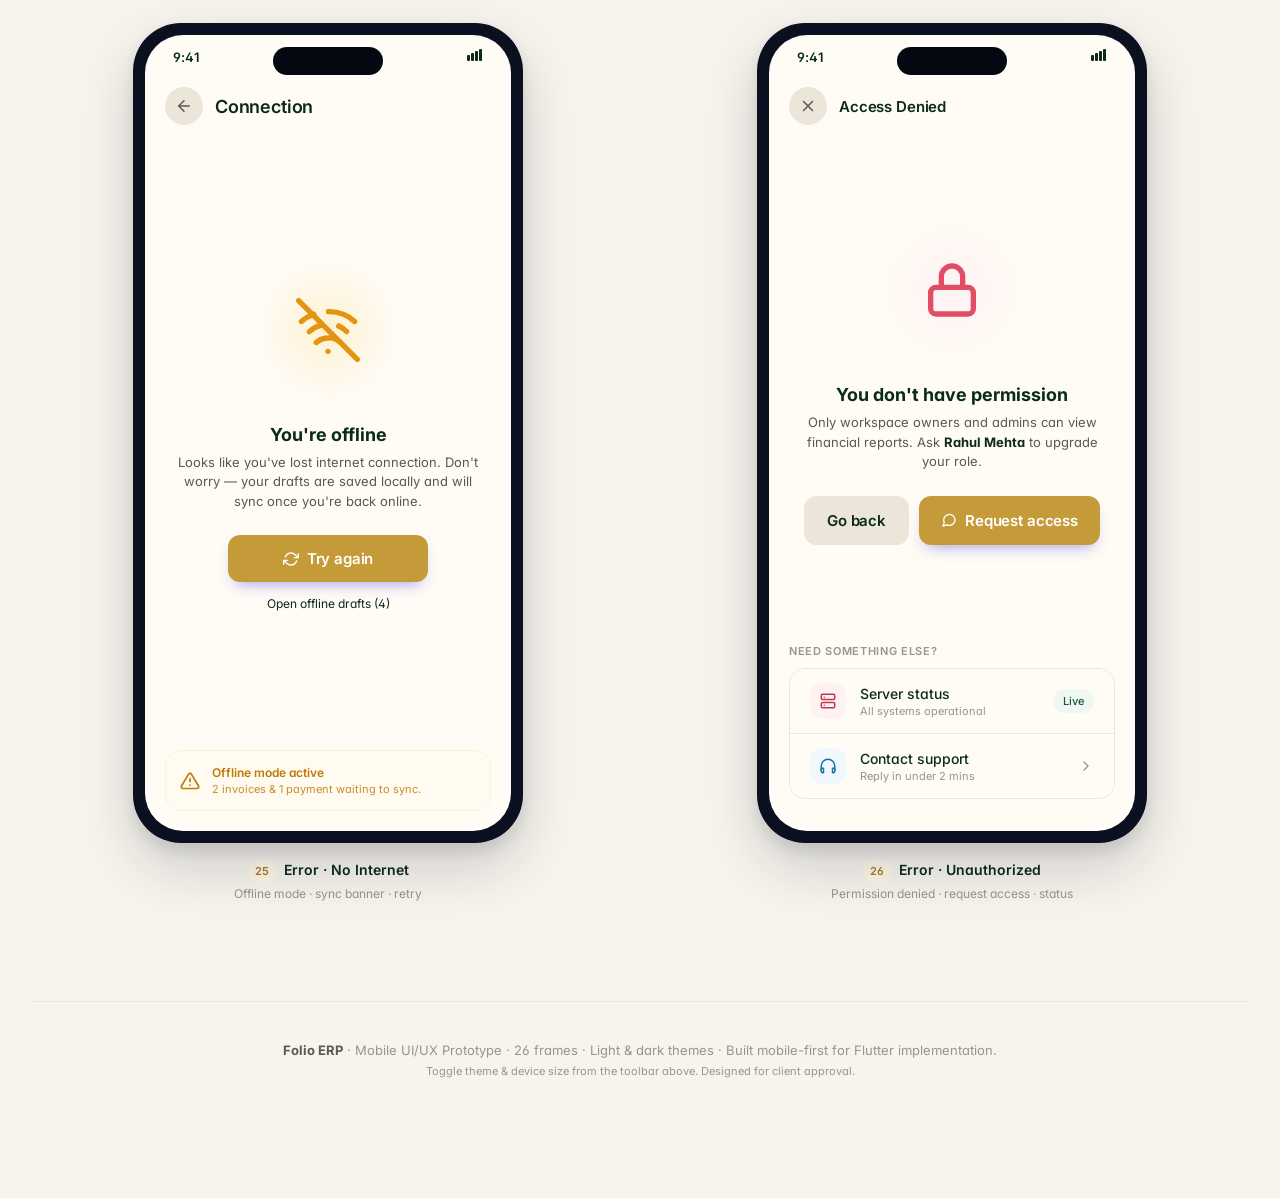
==== commit d811051c: "feat: implement Desert Code branding theme with updated color palette, cinematic UI overlays, and vi" ====
--- a/index.html
+++ b/index.html
@@ -10,6 +10,8 @@
   <link rel="stylesheet" href="assets/css/main.css" />
 </head>
 <body>
+<div class="noise"></div>
+<div class="aurora"></div>
 
 <!-- Reusable SVG sprite -->
 <svg width="0" height="0" style="position:absolute" aria-hidden="true">
@@ -386,13 +388,13 @@
               <svg viewBox="0 0 300 120" width="100%" height="110">
                 <defs>
                   <linearGradient id="g1" x1="0" y1="0" x2="0" y2="1">
-                    <stop offset="0%" stop-color="#6366f1" stop-opacity=".25"/>
-                    <stop offset="100%" stop-color="#6366f1" stop-opacity="0"/>
+                    <stop offset="0%" stop-color="var(--brand-500)" stop-opacity=".25"/>
+                    <stop offset="100%" stop-color="var(--brand-500)" stop-opacity="0"/>
                   </linearGradient>
                 </defs>
                 <path d="M0 90 L40 75 L80 82 L120 55 L160 62 L200 40 L240 48 L300 22 L300 120 L0 120 Z" fill="url(#g1)"/>
-                <path d="M0 90 L40 75 L80 82 L120 55 L160 62 L200 40 L240 48 L300 22" stroke="#6366f1" stroke-width="2.5" fill="none" stroke-linecap="round" stroke-linejoin="round"/>
-                <circle cx="240" cy="48" r="4" fill="#fff" stroke="#6366f1" stroke-width="2.5"/>
+                <path d="M0 90 L40 75 L80 82 L120 55 L160 62 L200 40 L240 48 L300 22" stroke="var(--brand-500)" stroke-width="2.5" fill="none" stroke-linecap="round" stroke-linejoin="round"/>
+                <circle cx="240" cy="48" r="4" fill="#fff" stroke="var(--brand-500)" stroke-width="2.5"/>
               </svg>
               <div style="display:flex;justify-content:space-between;margin-top:8px;font-size:10px;color:var(--text-tertiary)"><span>Mon</span><span>Tue</span><span>Wed</span><span>Thu</span><span>Fri</span><span>Sat</span><span>Sun</span></div>
             </div>
@@ -446,7 +448,7 @@
           <div style="flex:1;position:relative;display:flex">
             <div style="width:78%;background:var(--bg-screen);height:100%;display:flex;flex-direction:column;padding-top:16px;box-shadow:var(--shadow-xl);overflow-y:auto" class="hide-scroll">
               <div style="display:flex;align-items:center;gap:12px;padding:0 20px 20px;border-bottom:1px solid var(--border)">
-                <div class="avatar lg" style="background:linear-gradient(135deg,#6366f1,#7c3aed)">RM</div>
+                <div class="avatar lg" style="background:linear-gradient(135deg,var(--brand-500),var(--brand-700))">RM</div>
                 <div>
                   <div style="font-size:15px;font-weight:600">Rahul Mehta</div>
                   <div style="font-size:12px;color:var(--text-tertiary)">Acme Trading Co.</div>
@@ -664,7 +666,7 @@
               <div class="right"><div class="amt">₹ 12,400</div><span class="chip tone-success" style="margin-top:2px">Paid</span></div>
             </div>
             <div class="list-item">
-              <div class="avatar sm" style="background:linear-gradient(135deg,#6366f1,#4f46e5)">NP</div>
+              <div class="avatar sm" style="background:linear-gradient(135deg,var(--brand-500),var(--brand-600))">NP</div>
               <div class="body"><div class="ttl">INV-2419 · Neha Patel</div><div class="sub">Due Apr 02, 2026</div></div>
               <div class="right"><div class="amt">₹ 8,650</div><span class="chip tone-info" style="margin-top:2px">Sent</span></div>
             </div>
@@ -907,7 +909,7 @@
             </div>
 
             <div class="list-item">
-              <div class="avatar sm" style="background:linear-gradient(135deg,#6366f1,#4f46e5)">NP</div>
+              <div class="avatar sm" style="background:linear-gradient(135deg,var(--brand-500),var(--brand-600))">NP</div>
               <div class="body"><div class="ttl">QUO-1124 · Neha Patel</div><div class="sub">Valid until 12 Jun · sent 2d ago</div></div>
               <div class="right"><div class="amt">₹ 28,400</div><span class="chip tone-success" style="margin-top:2px">Approved</span></div>
             </div>
@@ -1084,7 +1086,7 @@
             </div>
             <div class="search-result-group">N</div>
             <div class="list-item">
-              <div class="avatar sm" style="background:linear-gradient(135deg,#6366f1,#4f46e5)">NP</div>
+              <div class="avatar sm" style="background:linear-gradient(135deg,var(--brand-500),var(--brand-600))">NP</div>
               <div class="body"><div class="ttl">Neha Patel</div><div class="sub">Ahmedabad · 4 invoices · New</div></div>
               <div class="right"><div class="amt">₹ 32K</div><div class="meta">2 pending</div></div>
             </div>
@@ -1410,8 +1412,8 @@
 
             <div class="sig-pad">
               <svg class="sig-svg" width="240" height="60" viewBox="0 0 240 60" fill="none">
-                <path d="M10 45 Q 25 10, 40 30 T 75 35 Q 90 5, 110 32 Q 135 50, 155 22 Q 175 5, 195 30 T 230 28" stroke="#4f46e5" stroke-width="2.5" stroke-linecap="round" fill="none"/>
-                <path d="M50 50 Q 60 45, 70 50 T 90 48" stroke="#4f46e5" stroke-width="2" stroke-linecap="round" fill="none" opacity="0.6"/>
+                <path d="M10 45 Q 25 10, 40 30 T 75 35 Q 90 5, 110 32 Q 135 50, 155 22 Q 175 5, 195 30 T 230 28" stroke="var(--brand-600)" stroke-width="2.5" stroke-linecap="round" fill="none"/>
+                <path d="M50 50 Q 60 45, 70 50 T 90 48" stroke="var(--brand-600)" stroke-width="2" stroke-linecap="round" fill="none" opacity="0.6"/>
               </svg>
               <div class="sig-lbl">Tap and draw with your finger</div>
             </div>
@@ -1496,14 +1498,14 @@
                 <div class="donut-row">
                   <svg width="120" height="120" viewBox="0 0 42 42">
                     <circle cx="21" cy="21" r="15.9" fill="none" stroke="var(--bg-subtle)" stroke-width="6"/>
-                    <circle cx="21" cy="21" r="15.9" fill="none" stroke="#6366f1" stroke-width="6" stroke-dasharray="42 100" stroke-dashoffset="25" stroke-linecap="round"/>
+                    <circle cx="21" cy="21" r="15.9" fill="none" stroke="var(--brand-500)" stroke-width="6" stroke-dasharray="42 100" stroke-dashoffset="25" stroke-linecap="round"/>
                     <circle cx="21" cy="21" r="15.9" fill="none" stroke="#10b981" stroke-width="6" stroke-dasharray="28 100" stroke-dashoffset="-17" stroke-linecap="round"/>
                     <circle cx="21" cy="21" r="15.9" fill="none" stroke="#f59e0b" stroke-width="6" stroke-dasharray="18 100" stroke-dashoffset="-45" stroke-linecap="round"/>
                     <text x="21" y="20" text-anchor="middle" font-size="6" font-weight="700" fill="currentColor">₹14.2L</text>
                     <text x="21" y="26" text-anchor="middle" font-size="3" fill="var(--text-tertiary)">total</text>
                   </svg>
                   <div class="donut-legend">
-                    <div class="li"><i style="background:#6366f1"></i> Groceries <b>42%</b></div>
+                    <div class="li"><i style="background:var(--brand-500)"></i> Groceries <b>42%</b></div>
                     <div class="li"><i style="background:#10b981"></i> Oils &amp; FMCG <b>28%</b></div>
                     <div class="li"><i style="background:#f59e0b"></i> Services <b>18%</b></div>
                     <div class="li"><i style="background:#e2e8f0"></i> Other <b>12%</b></div>
@@ -1643,7 +1645,7 @@
 
             <div style="padding:0 20px 16px">
               <div class="card" style="padding:18px;display:flex;align-items:center;gap:14px">
-                <div class="avatar lg" style="background:linear-gradient(135deg,#6366f1,#7c3aed)">RM</div>
+                <div class="avatar lg" style="background:linear-gradient(135deg,var(--brand-500),var(--brand-700))">RM</div>
                 <div style="flex:1">
                   <div style="font-size:15px;font-weight:600">Rahul Mehta</div>
                   <div style="font-size:12px;color:var(--text-tertiary)">Owner · Acme Trading Co.</div>
@@ -1710,7 +1712,7 @@
 
             <div style="padding:8px 20px 20px;text-align:center">
               <div style="position:relative;display:inline-block">
-                <div class="avatar lg" style="width:96px;height:96px;font-size:28px;background:linear-gradient(135deg,#6366f1,#7c3aed);box-shadow:0 12px 24px -8px rgba(99,102,241,0.5)">RM</div>
+                <div class="avatar lg" style="width:96px;height:96px;font-size:28px;background:linear-gradient(135deg,var(--brand-500),var(--brand-700));box-shadow:0 12px 24px -8px rgba(214,175,75,0.4)">RM</div>
                 <button style="position:absolute;bottom:4px;right:4px;width:32px;height:32px;border-radius:50%;background:var(--brand-600);color:#fff;display:grid;place-items:center;border:3px solid var(--bg-screen)"><svg width="14" height="14"><use href="#i-edit"/></svg></button>
               </div>
               <div style="font-size:20px;font-weight:700;letter-spacing:-0.01em;margin-top:14px">Rahul Mehta</div>
@@ -1795,11 +1797,11 @@
             </div>
 
             <div class="empty" style="padding-top:60px">
-              <div class="ill" style="width:140px;height:140px;background:linear-gradient(160deg,var(--brand-50),var(--violet-50));position:relative;overflow:hidden">
+              <div class="ill" style="width:140px;height:140px;background:linear-gradient(160deg,var(--brand-50),var(--brand-100));position:relative;overflow:hidden">
                 <svg width="80" height="80" viewBox="0 0 80 80" fill="none">
-                  <rect x="14" y="14" width="48" height="60" rx="6" fill="#fff" stroke="#6366f1" stroke-width="2"/>
-                  <rect x="22" y="24" width="22" height="3" rx="1.5" fill="#6366f1"/>
-                  <rect x="22" y="32" width="32" height="2" rx="1" fill="#c7d2fe"/>
+                  <rect x="14" y="14" width="48" height="60" rx="6" fill="#fff" stroke="var(--brand-500)" stroke-width="2"/>
+                  <rect x="22" y="24" width="22" height="3" rx="1.5" fill="var(--brand-500)"/>
+                  <rect x="22" y="32" width="32" height="2" rx="1" fill="var(--brand-200)"/>
                   <rect x="22" y="38" width="32" height="2" rx="1" fill="#c7d2fe"/>
                   <rect x="22" y="44" width="20" height="2" rx="1" fill="#c7d2fe"/>
                   <circle cx="56" cy="56" r="14" fill="#10b981"/>
--- a/assets/css/main.css
+++ b/assets/css/main.css
@@ -5,77 +5,77 @@
 
 /* ---------- 1. Design Tokens ---------- */
 :root {
-  /* Brand */
-  --brand-50:  #eef2ff;
-  --brand-100: #e0e7ff;
-  --brand-200: #c7d2fe;
-  --brand-300: #a5b4fc;
-  --brand-400: #818cf8;
-  --brand-500: #6366f1;
-  --brand-600: #4f46e5;
-  --brand-700: #4338ca;
-  --brand-800: #3730a3;
-  --brand-900: #1e1b4b;
-
-  /* Accents */
-  --emerald-50:  #ecfdf5;
-  --emerald-100: #d1fae5;
-  --emerald-500: #10b981;
-  --emerald-600: #059669;
-  --emerald-700: #047857;
-
-  --rose-50:  #fff1f2;
+  /* Brand (Gold accents from desertcode.sa) */
+  --brand-50:  #fff8e6;
+  --brand-100: #fdf0cd;
+  --brand-200: #fae19c;
+  --brand-300: #f6d26c;
+  --brand-400: #f2c342;
+  --brand-500: #d6af4b;
+  --brand-600: #c59b3a;
+  --brand-700: #a27e28;
+  --brand-800: #7e5f1d;
+  --brand-900: #0b2b1a;
+
+  /* Accents (Harmonized with Desert/Oasis theme) */
+  --emerald-50:  #f0f7f3;
+  --emerald-100: #d2ebd9;
+  --emerald-500: #2a9461;
+  --emerald-600: #1f774c;
+  --emerald-700: #145937;
+
+  --rose-50:  #fff2f3;
   --rose-100: #ffe4e6;
-  --rose-500: #f43f5e;
-  --rose-600: #e11d48;
-
-  --amber-50:  #fffbeb;
-  --amber-100: #fef3c7;
-  --amber-500: #f59e0b;
-  --amber-600: #d97706;
-
-  --sky-50:  #f0f9ff;
-  --sky-100: #e0f2fe;
-  --sky-500: #0ea5e9;
-  --sky-600: #0284c7;
-
-  --violet-50:  #f5f3ff;
-  --violet-500: #8b5cf6;
-  --violet-600: #7c3aed;
-
-  /* Neutrals (Slate) */
-  --slate-50:  #f8fafc;
-  --slate-100: #f1f5f9;
-  --slate-200: #e2e8f0;
-  --slate-300: #cbd5e1;
-  --slate-400: #94a3b8;
-  --slate-500: #64748b;
-  --slate-600: #475569;
-  --slate-700: #334155;
-  --slate-800: #1e293b;
-  --slate-900: #0f172a;
-  --slate-950: #020617;
-
-  /* Semantic (Light theme defaults) */
-  --bg-app: #f4f6fb;
-  --bg-screen: #ffffff;
+  --rose-500: #e14d64;
+  --rose-600: #c4384e;
+
+  --amber-50:  #fffbf0;
+  --amber-100: #fdf2d0;
+  --amber-500: #e29412;
+  --amber-600: #bf7906;
+
+  --sky-50:  #f0f8fd;
+  --sky-100: #d4eaf7;
+  --sky-500: #258fc3;
+  --sky-600: #1672a1;
+
+  --violet-50:  #f6f4fa;
+  --violet-500: #8159d6;
+  --violet-600: #6940bd;
+
+  /* Neutrals (Warm Desert Sands & Greens) */
+  --slate-50:  #fdfcf9;
+  --slate-100: #f7f4ed;
+  --slate-200: #ebe6d9;
+  --slate-300: #dbd3c2;
+  --slate-400: #c3bcae;
+  --slate-500: #9c9485;
+  --slate-600: #7a7264;
+  --slate-700: #5f574c;
+  --slate-800: #3b453e;
+  --slate-900: #0b2b1a;
+  --slate-950: #06150f;
+
+  /* Semantic (Light theme - Sand and Creamy) */
+  --bg-app: #f7f4ed;
+  --bg-screen: #fffbf5;
   --bg-card: #ffffff;
-  --bg-subtle: #f1f5f9;
+  --bg-subtle: #ebe6d9;
   --bg-elevated: #ffffff;
 
-  --text-primary: #0f172a;
-  --text-secondary: #475569;
-  --text-tertiary: #94a3b8;
-  --text-inverse: #ffffff;
-
-  --border: #e2e8f0;
-  --border-strong: #cbd5e1;
-
-  --shadow-xs: 0 1px 2px rgba(15,23,42,0.04);
-  --shadow-sm: 0 1px 3px rgba(15,23,42,0.06), 0 1px 2px rgba(15,23,42,0.04);
-  --shadow-md: 0 4px 12px rgba(15,23,42,0.08), 0 2px 4px rgba(15,23,42,0.04);
-  --shadow-lg: 0 12px 32px rgba(15,23,42,0.10), 0 4px 8px rgba(15,23,42,0.06);
-  --shadow-xl: 0 24px 56px rgba(15,23,42,0.14);
+  --text-primary: #0b2b1a;
+  --text-secondary: #5f574c;
+  --text-tertiary: #9c9485;
+  --text-inverse: #fff8e6;
+
+  --border: #ebe6d9;
+  --border-strong: #dbd3c2;
+
+  --shadow-xs: 0 1px 2px rgba(11,43,26,0.03);
+  --shadow-sm: 0 1px 3px rgba(11,43,26,0.05), 0 1px 2px rgba(11,43,26,0.03);
+  --shadow-md: 0 4px 12px rgba(11,43,26,0.06), 0 2px 4px rgba(11,43,26,0.03);
+  --shadow-lg: 0 12px 32px rgba(11,43,26,0.08), 0 4px 8px rgba(11,43,26,0.04);
+  --shadow-xl: 0 24px 56px rgba(11,43,26,0.12);
 
   /* Radii */
   --r-xs: 6px;
@@ -107,19 +107,20 @@
 }
 
 [data-theme="dark"] {
-  --bg-app: #020617;
-  --bg-screen: #0f172a;
-  --bg-card: #1e293b;
-  --bg-subtle: #1e293b;
-  --bg-elevated: #1e293b;
-
-  --text-primary: #f1f5f9;
-  --text-secondary: #cbd5e1;
-  --text-tertiary: #64748b;
-  --text-inverse: #0f172a;
-
-  --border: #1e293b;
-  --border-strong: #334155;
+  /* Semantic (Dark theme - Oasis Green and Midnight from desertcode.sa) */
+  --bg-app: #06150f;
+  --bg-screen: #0b2b1a;
+  --bg-card: #0f3a24;
+  --bg-subtle: #123f2c;
+  --bg-elevated: #123f2c;
+
+  --text-primary: #fff8e6;
+  --text-secondary: #b7c6b9;
+  --text-tertiary: #6f8876;
+  --text-inverse: #06150f;
+
+  --border: rgba(214, 175, 75, 0.2);
+  --border-strong: rgba(214, 175, 75, 0.35);
 
   --shadow-xs: 0 1px 2px rgba(0,0,0,0.4);
   --shadow-sm: 0 1px 3px rgba(0,0,0,0.5);
@@ -128,9 +129,108 @@
   --shadow-xl: 0 24px 56px rgba(0,0,0,0.6);
 }
 
-/* ---------- 2. Base ---------- */
+/* ---------- 2. Base & Theme Overlays ---------- */
 * { box-sizing: border-box; margin: 0; padding: 0; }
 html, body { height: 100%; }
+
+/* Grainy Noise Overlay */
+.noise {
+  pointer-events: none;
+  position: fixed;
+  inset: 0;
+  opacity: .05;
+  z-index: 1000;
+  background-image:
+    radial-gradient(rgba(255, 255, 255, 0.35) 1px, transparent 1px),
+    radial-gradient(rgba(214, 175, 75, 0.24) 1px, transparent 1px);
+  background-size: 34px 34px, 77px 77px;
+  mix-blend-mode: screen;
+}
+[data-theme="dark"] .noise {
+  opacity: .13;
+}
+
+/* Floating Auroras */
+.aurora {
+  pointer-events: none;
+  position: fixed;
+  inset: -20%;
+  z-index: 0;
+  background:
+    radial-gradient(circle at 18% 32%, rgba(214, 175, 75, 0.08), transparent 30%),
+    radial-gradient(circle at 70% 20%, rgba(16, 185, 129, 0.12), transparent 30%),
+    radial-gradient(circle at 50% 78%, rgba(214, 175, 75, 0.05), transparent 35%);
+  filter: blur(60px);
+  animation: floatAura 20s ease-in-out infinite alternate;
+}
+[data-theme="dark"] .aurora {
+  background:
+    radial-gradient(circle at 18% 32%, rgba(214, 175, 75, 0.15), transparent 25%),
+    radial-gradient(circle at 70% 20%, rgba(16, 185, 129, 0.18), transparent 25%),
+    radial-gradient(circle at 50% 78%, rgba(214, 175, 75, 0.1), transparent 30%);
+}
+
+@keyframes floatAura {
+  from { transform: translate3d(-2%, -1%, 0) scale(1); }
+  to { transform: translate3d(2%, 2%, 0) scale(1.06); }
+}
+
+/* Cinematic Gold Text & Lines */
+.gold-text {
+  background: linear-gradient(135deg, #fff8cc 0%, var(--brand-400) 40%, var(--brand-600) 80%, #7e5f1d 100%);
+  -webkit-background-clip: text;
+  background-clip: text;
+  color: transparent;
+  filter: drop-shadow(0 0 10px rgba(214, 175, 75, 0.15));
+  animation: goldGlow 4s ease-in-out infinite alternate;
+}
+
+@keyframes goldGlow {
+  from { filter: drop-shadow(0 0 8px rgba(214, 175, 75, 0.1)); }
+  to { filter: drop-shadow(0 0 20px rgba(214, 175, 75, 0.3)); }
+}
+
+.cinematic-line {
+  width: 100%;
+  height: 1px;
+  margin: 16px 0;
+  background: linear-gradient(90deg, rgba(214, 175, 75, 0.8), rgba(214, 175, 75, 0.1), transparent);
+  position: relative;
+  overflow: hidden;
+}
+.cinematic-line::after {
+  content: "";
+  position: absolute;
+  top: 0; bottom: 0;
+  width: 100px;
+  background: linear-gradient(90deg, transparent, #fff3b0, transparent);
+  animation: lineScan 3s ease-in-out infinite;
+}
+
+@keyframes lineScan {
+  from { left: -110px; }
+  to { left: 100%; }
+}
+
+/* Selection and Global Scrollbar */
+::selection {
+  background: var(--brand-500);
+  color: var(--text-inverse);
+}
+
+::-webkit-scrollbar {
+  width: 10px;
+  height: 10px;
+}
+::-webkit-scrollbar-track {
+  background: var(--bg-app);
+}
+::-webkit-scrollbar-thumb {
+  background: linear-gradient(var(--brand-300), var(--brand-600));
+  border-radius: 999px;
+  border: 2px solid var(--bg-app);
+}
+
 body {
   font-family: 'Inter', -apple-system, BlinkMacSystemFont, 'Segoe UI', system-ui, sans-serif;
   background: var(--bg-app);
@@ -398,7 +498,7 @@
 .avatar {
   width: 38px; height: 38px;
   border-radius: var(--r-full);
-  background: linear-gradient(135deg, var(--brand-500), var(--violet-600));
+  background: linear-gradient(135deg, var(--brand-500), var(--brand-700));
   color: white;
   display: grid; place-items: center;
   font-size: var(--fs-13);
@@ -585,7 +685,7 @@
   background: var(--brand-600);
   color: #fff;
   display: grid; place-items: center;
-  box-shadow: 0 12px 24px -8px rgba(79,70,229,0.6);
+  box-shadow: 0 12px 24px -8px rgba(214,175,75,0.6);
   z-index: 5;
 }
 
@@ -779,7 +879,7 @@
   position: relative;
   overflow: hidden;
 }
-[data-theme="dark"] .illu-card { background: linear-gradient(160deg, rgba(99,102,241,0.18), rgba(99,102,241,0.06)); }
+[data-theme="dark"] .illu-card { background: linear-gradient(160deg, rgba(214, 175, 75, 0.18), rgba(214, 175, 75, 0.06)); }
 .illu-card.tone-emerald { background: linear-gradient(160deg, var(--emerald-100), var(--emerald-50)); }
 [data-theme="dark"] .illu-card.tone-emerald { background: linear-gradient(160deg, rgba(16,185,129,0.18), rgba(16,185,129,0.06)); }
 .illu-card.tone-amber { background: linear-gradient(160deg, var(--amber-100), var(--amber-50)); }
@@ -931,7 +1031,7 @@
   color: white;
   position: relative;
   overflow: hidden;
-  box-shadow: 0 20px 40px -16px rgba(79,70,229,0.6);
+  box-shadow: 0 20px 40px -16px rgba(214,175,75,0.4);
 }
 .balance-card::after {
   content: '';
